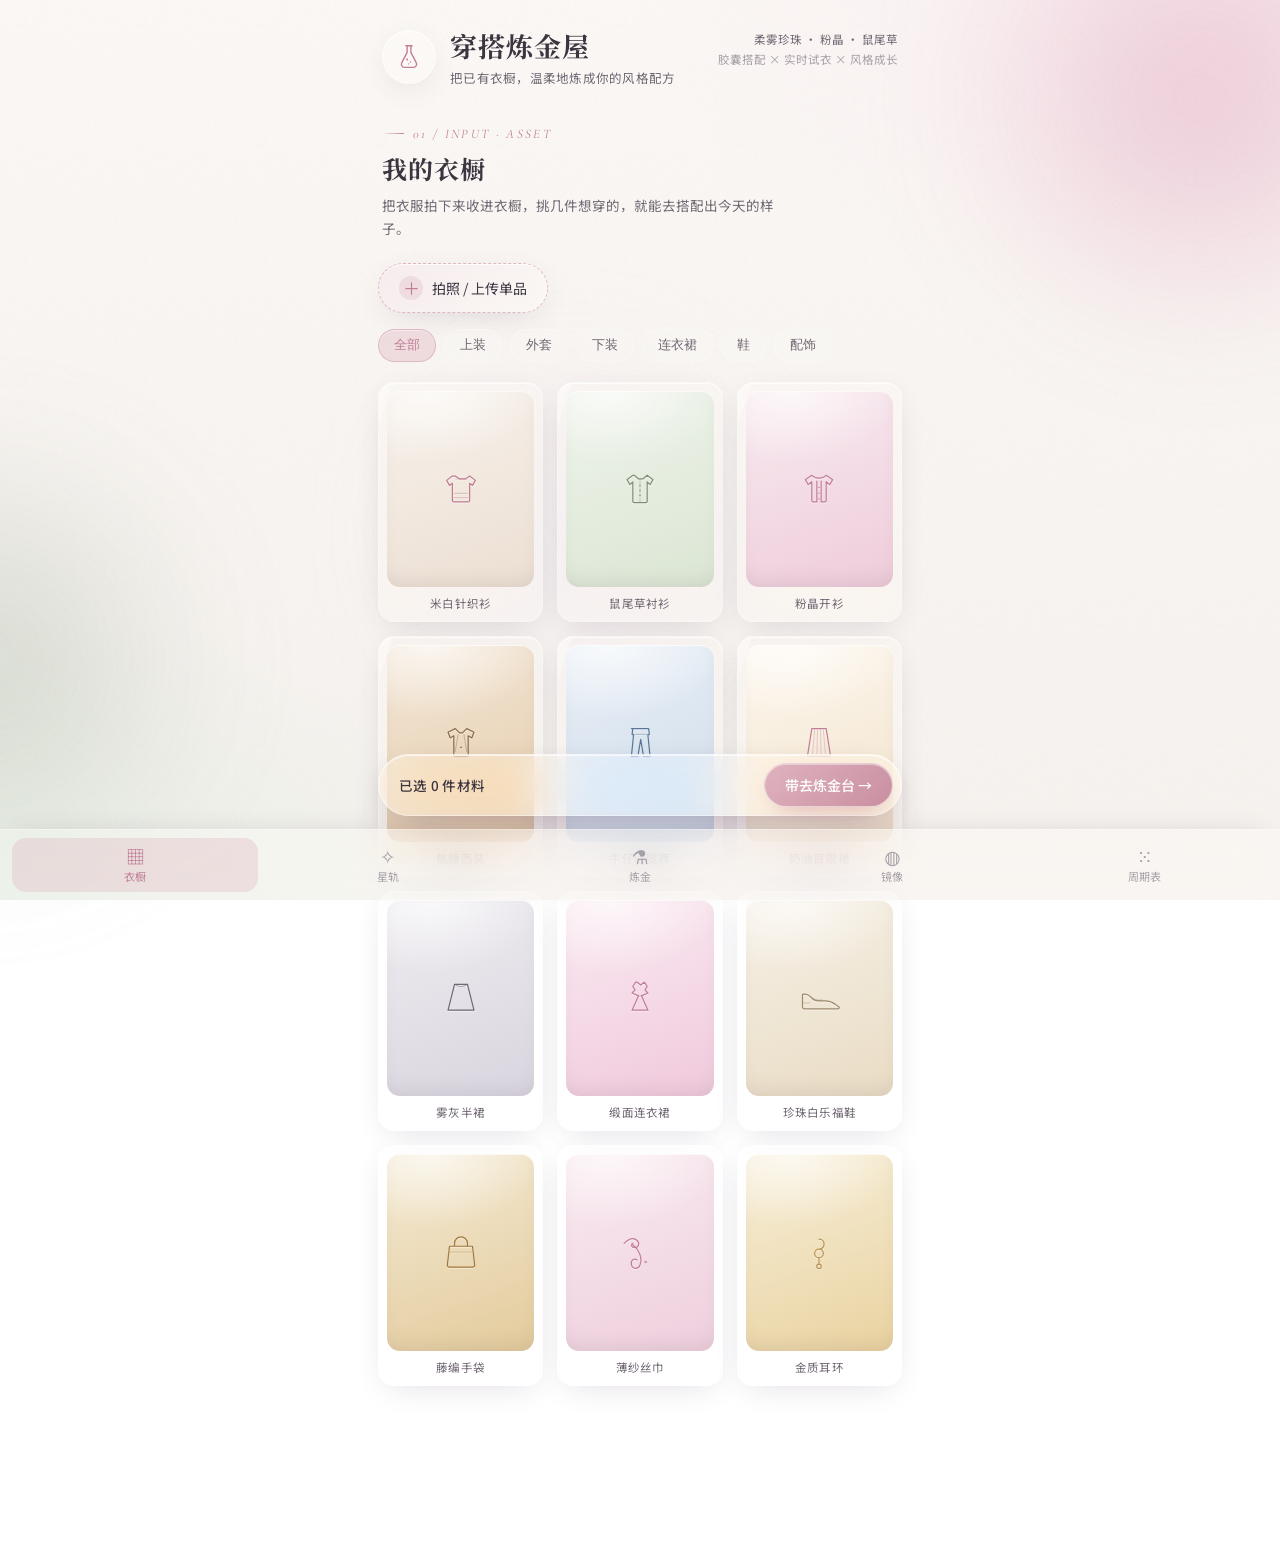
==== index.html @ 3aedf3dc "Initial Wearchemy project" ====
<!doctype html>
<html lang="zh">
<head>
  <meta charset="utf-8" />
  <meta name="viewport" content="width=device-width, initial-scale=1, viewport-fit=cover" />
  <title>穿搭炼金屋 · 把已有衣橱，温柔地炼成你的风格配方</title>
  <meta name="description" content="用已有衣物一键炼金合成可循环胶囊搭配，AR 镜像试衣，风格元素周期表越用越懂你。" />
  <link rel="preconnect" href="https://fonts.googleapis.com" />
  <link rel="preconnect" href="https://fonts.gstatic.com" crossorigin />
  <link href="https://fonts.googleapis.com/css2?family=Noto+Serif+SC:wght@400;500;600;700&family=Noto+Sans+SC:wght@300;400;500;700&family=Cormorant+Garamond:ital,wght@0,500;0,600;1,500&display=swap" rel="stylesheet" />
  <link rel="stylesheet" href="styles.css" />
</head>
<body>
  <!-- 柔雾光晕背景 -->
  <div class="aura aura-1" aria-hidden="true"></div>
  <div class="aura aura-2" aria-hidden="true"></div>
  <div class="aura aura-3" aria-hidden="true"></div>
  <div class="grain" aria-hidden="true"></div>


  <div class="app">
    <!-- 顶部品牌区 -->
    <header class="brand">
      <div class="brand-left">
        <div class="flask" aria-hidden="true">
          <svg viewBox="0 0 48 48" width="30" height="30">
            <path d="M19 6h10M21 6v10.5L12.5 33a5 5 0 0 0 4.4 7.5h14.2A5 5 0 0 0 35.5 33L27 16.5V6"
              fill="none" stroke="currentColor" stroke-width="2.2" stroke-linecap="round" stroke-linejoin="round"/>
            <circle cx="21" cy="28" r="1.6" fill="currentColor"/>
            <circle cx="26" cy="32" r="1.2" fill="currentColor"/>
            <circle cx="23" cy="35" r="1" fill="currentColor"/>
          </svg>
        </div>
        <div class="brand-titles">
          <h1 class="brand-name">穿搭炼金屋</h1>
          <p class="brand-sub">把已有衣橱，温柔地炼成你的风格配方</p>
        </div>
      </div>
      <div class="brand-right">
        <span>柔雾珍珠 · 粉晶 · 鼠尾草</span>
        <span class="brand-right-dim">胶囊搭配 × 实时试衣 × 风格成长</span>
      </div>
    </header>


    <!-- 主内容 -->
    <main class="stage">


      <!-- 衣橱 -->
      <section class="view" id="view-closet" data-view="closet">
        <div class="view-head">
          <span class="eyebrow">01 / INPUT · ASSET</span>
          <h2 class="view-title">我的衣橱</h2>
          <p class="view-desc">把衣服拍下来收进衣橱，挑几件想穿的，就能去搭配出今天的样子。</p>
        </div>


        <div class="closet-tools">
          <label class="upload-btn" tabindex="0">
            <input type="file" accept="image/*" id="uploadInput" hidden multiple />
            <span class="upload-ico" aria-hidden="true">＋</span>
            <span>拍照 / 上传单品</span>
          </label>
          <div class="filters" id="closetFilters" role="tablist" aria-label="单品筛选"></div>
        </div>


        <div class="garment-grid" id="garmentGrid" aria-live="polite"></div>


        <div class="selected-bar" id="selectedBar" hidden>
          <span id="selectedCount">已选 0 件材料</span>
          <button class="btn-primary" id="toAlchemy">带去炼金台 →</button>
        </div>
      </section>


      <!-- 炼金 -->
      <section class="view" id="view-alchemy" data-view="alchemy" hidden>
        <div class="view-head">
          <span class="eyebrow">03 / ALCHEMY · RECIPE</span>
          <h2 class="view-title">帮我搭一套</h2>
          <p class="view-desc">告诉我今天去哪儿、天气怎么样、心情如何，我就用你衣橱里的衣服搭出合适的样子。</p>
        </div>


        <div class="occasion-block">
          <div class="field-label">选择场合</div>
          <div class="chips" id="occasionChips"></div>


          <div class="field-label" style="margin-top:18px">正式度</div>
          <div class="conditions">
            <label class="cond">
              <span>正式度</span>
              <input type="range" id="formalRange" min="0" max="100" value="45" />
            </label>
          </div>


          <div class="field-label" style="margin-top:18px">天气</div>
          <div class="chips chips-sm" id="weatherChips"></div>


          <div class="field-label" style="margin-top:18px">心情</div>
          <div class="chips chips-sm" id="moodChips"></div>
        </div>


        <!-- 生成前确认 -->
        <div class="gen-confirm" id="genConfirm">
          <div class="gc-head">
            <span class="field-label" style="margin:0">开炼前确认</span>
          </div>
          <div class="gc-summary" id="gcSummary"></div>
          <div class="gc-modes">
            <div class="gc-seg" role="group" aria-label="生成范围">
              <button class="seg-btn" id="scopeToday" data-scope="today" aria-pressed="true">今日一套</button>
              <button class="seg-btn" id="scopeCapsule" data-scope="capsule" aria-pressed="false">胶囊多套</button>
            </div>
            <div class="gc-seg" role="group" aria-label="生成模式">
              <button class="seg-btn" id="modeFill" data-mode="fill" aria-pressed="true">允许衣橱补充</button>
              <button class="seg-btn" id="modeOnly" data-mode="only" aria-pressed="false">仅使用所选</button>
            </div>
            <label class="gc-keep">
              <input type="checkbox" id="keepResults" />
              <span>保留已有配方（换一套时不清空）</span>
            </label>
          </div>
        </div>


        <button class="alchemy-btn" id="alchemyBtn">
          <span class="alchemy-flask" aria-hidden="true">
            <svg viewBox="0 0 48 48" width="26" height="26">
              <path d="M19 6h10M21 6v10.5L12.5 33a5 5 0 0 0 4.4 7.5h14.2A5 5 0 0 0 35.5 33L27 16.5V6"
                fill="none" stroke="currentColor" stroke-width="2.2" stroke-linecap="round" stroke-linejoin="round"/>
            </svg>
          </span>
          <span id="alchemyBtnLabel">一键炼金 · 合成配方卡</span>
        </button>


        <div class="alchemy-canvas" id="alchemyCanvas" hidden aria-hidden="true">
          <div class="orb"></div>
          <div class="motes" id="motes"></div>
          <p class="alchemy-status">元素汇聚中…</p>
        </div>


        <div class="recipes" id="recipes" aria-live="polite"></div>
      </section>


      <!-- AR 镜像 -->
      <section class="view" id="view-mirror" data-view="mirror" hidden>
        <div class="view-head">
          <span class="eyebrow">04 / MIRROR</span>
          <h2 class="view-title">照照镜子</h2>
          <p class="view-desc">打开摄像头当镜子，把搭好的单品叠在画面上，先看看上身大概是什么感觉。</p>
        </div>


        <div class="mirror-note">
          <span aria-hidden="true">ⓘ</span>
          这是「图层叠加式穿搭镜」：单品图层贴在你的画面上供比对，<b>不会</b>改变你身上的真实衣物、也不会随动作自动贴体变形。
        </div>


        <div class="mirror-stage" id="mirrorStage">
          <video id="mirrorVideo" playsinline autoplay muted></video>
          <div class="mirror-fallback" id="mirrorFallback">
          <div class="silhouette" aria-hidden="true">
            <svg viewBox="0 0 120 200" fill="none">
              <ellipse cx="60" cy="130" rx="46" ry="62" fill="url(#sgrad)" opacity=".55"/>
              <path d="M60 18c9 0 16 8 16 18 0 8-4 14-9 17 10 3 19 11 22 22l7 46c1 6-3 11-9 11H33c-6 0-10-5-9-11l7-46c3-11 12-19 22-22-5-3-9-9-9-17 0-10 7-18 16-18Z"
                stroke="currentColor" stroke-width="1.6" stroke-linejoin="round" opacity=".55"/>
              <path d="M60 55v42M44 100l-8 34M76 100l8 34" stroke="currentColor" stroke-width="1.2" opacity=".35"/>
              <defs>
                <radialGradient id="sgrad" cx="50%" cy="30%" r="70%">
                  <stop offset="0%" stop-color="#f6dbe6"/>
                  <stop offset="100%" stop-color="#dce6d6" stop-opacity="0"/>
                </radialGradient>
              </defs>
            </svg>
          </div>
          <p>未开启摄像头 · 使用镜像预览位</p>          </div>
          <div class="layers" id="mirrorLayers"></div>
          <div class="status-sticker" id="statusSticker" hidden>
            <span class="ss-phase" id="ssPhase">—</span>
            <span class="ss-score" id="ssScore">--</span>
            <button class="ss-close" id="ssClose" aria-label="关闭状态贴纸" type="button">×</button>
          </div>
        </div>


        <div class="mirror-controls">
          <button class="btn-ghost" id="startCam">开启摄像头</button>
          <div class="layer-tray" id="layerTray" aria-label="可试穿的单品图层"></div>
        </div>
        <p class="hint" id="mirrorHint">选一套配方，或从下方托盘把单品拖到镜中；拖动移动、双指/滚轮缩放。</p>
      </section>


      <!-- 星轨：身心节律 -->
      <section class="view" id="view-astro" data-view="astro" hidden>
        <div class="view-head">
          <span class="eyebrow">02 / RHYTHM · CYCLE</span>
          <h2 class="view-title">今天的状态</h2>
          <p class="view-desc">睡得好不好、身体处在哪个阶段，都会影响你今天想穿什么。记一记，搭配会更懂你。</p>
        </div>


        <!-- ①今日：状态概览 + 进入睡眠 -->
        <div class="astro-group">
          <div class="group-head"><span class="group-eyebrow">TODAY · 今日</span></div>


          <!-- 今日星象卡（睡眠分 + 阶段 + 起床窗口） -->
          <div class="astro-card hero-card">
            <div class="astro-score">
              <div class="score-ring" id="scoreRing" style="--p:0">
                <div class="score-ring-inner">
                  <span id="scoreVal">--</span>
                  <small>今日睡眠分</small>
                </div>
              </div>
              <div class="astro-phase">
                <span class="phase-pill" id="phasePill">—</span>
                <p class="phase-tip" id="phaseTip"></p>
              </div>
            </div>
            <div class="field-label" style="margin-top:16px">智能起床窗口</div>
            <div class="wake-windows" id="wakeWindows"></div>


            <!-- 入睡 / 起床时间（归入今日卡，参与记录今晚提交） -->
            <div class="checkin-row" style="margin-top:12px">
              <label class="cs-field"><span>入睡</span><input type="time" id="bedInput" value="23:00" /></label>
              <label class="cs-field"><span>起床</span><input type="time" id="wakeInput" value="07:00" /></label>
            </div>
          </div>


          <!-- 睡前倒计时（移入今日分区） -->
          <div class="astro-block">
            <div class="field-label">睡前倒计时</div>
            <div class="ct-row">
              <label class="cs-field"><span>目标起床时间</span><input type="time" id="wakeGoalInput" value="07:30" /></label>
              <button class="btn-ghost" type="button" id="calcBedtime">倒推入睡时间</button>
            </div>
            <div class="bedtime-result" id="bedtimeResult"></div>
          </div>


          <!-- 滑动入睡组件 -->
          <div class="sleep-slider-widget" id="sleepSliderWidget">
            <div class="ss-bg" id="ssBg"></div>
            <div class="ss-stars" id="ssStars"></div>


            <div class="ss-content" id="ssContentUnsleep">
              <h3 class="ss-title">今晚准备好了吗？</h3>
              <div class="ss-track" id="ssTrack">
                <span class="ss-track-text" id="ssTrackText">滑动进入睡眠</span>
                <div class="ss-thumb" id="ssThumb">
                  <svg width="20" height="20" viewBox="0 0 24 24" fill="none" stroke="currentColor" stroke-width="2" stroke-linecap="round" stroke-linejoin="round"><path d="M5 12h14M12 5l7 7-7 7"/></svg>
                </div>
              </div>
            </div>


            <div class="ss-content" id="ssContentSleep" hidden>
              <h3 class="ss-title">已进入睡眠模式</h3>
              <p class="ss-time" id="ssSleepTime">入睡时间：--:--</p>
              <button type="button" class="btn-ghost ss-cancel" id="ssCancelBtn">取消睡眠模式</button>
            </div>
          </div>
        </div>


        <!-- ②行动：今晚要做的事 -->
        <div class="astro-group">
          <div class="group-head"><span class="group-eyebrow">TONIGHT · 今晚行动</span></div>


          <!-- 记录今晚 -->
          <div class="astro-block">
            <form class="checkin-form" id="checkinForm">
              <div class="field-label">记录今晚</div>
              <div class="field-label" style="margin:12px 0 8px">今天有这些标签吗</div>
              <div class="chips chips-sm" id="tagChips"></div>
              <button class="btn-primary" type="submit" style="margin-top:14px;width:100%">记录今晚数据</button>
            </form>
          </div>
        </div>


        <!-- ③趋势：回顾与洞察 -->
        <div class="astro-group">
          <div class="group-head"><span class="group-eyebrow">TRENDS · 趋势洞察</span></div>


          <!-- 睡眠债 -->
          <div class="astro-block">
            <div class="field-label">节律槲 · 睡眠债</div>
            <div class="vessel-row">
              <div class="vessel" id="debtVessel"><div class="vessel-liquid" id="debtLiquid"></div></div>
              <div class="vessel-text">
                <p class="vessel-label" id="debtLabel">—</p>
                <p class="hint">近 7 日累计，正数为欠觉、负数为已补觉</p>
              </div>
            </div>
          </div>


          <!-- 周期星历 -->
          <div class="astro-block">
            <div class="field-label">周期星历</div>
            <div class="cycle-strip" id="cycleStrip"></div>
            <p class="cycle-predict" id="cyclePredict"></p>
          </div>


          <!-- 星图墙：连续打卡 + 因素分析 -->
          <div class="astro-block">
            <div class="field-label">星图墙</div>
            <div class="streak-row">
              <div class="streak-num"><span id="streakVal">0</span><small>连续打卡</small></div>
              <div class="badges" id="badgeRow"></div>
            </div>
            <details class="astro-fold" open>
              <summary><span class="field-label" style="margin:0">因素关联分析</span><span class="fold-caret" aria-hidden="true">⌄</span></summary>
              <p class="view-desc" style="margin:10px 0 12px">选中越多，越懂你的睡眠。标绿的帮你睡得更好，标红的可能在拖后腿。</p>
              <div class="factor-list" id="factorList"></div>
            </details>
          </div>
        </div>


        <!-- ④设置：周期配置（折叠） -->
        <div class="astro-group">
          <div class="group-head"><span class="group-eyebrow">SETTINGS · 周期设置</span></div>
          <div class="astro-block">
            <details class="astro-fold">
              <summary><span class="field-label" style="margin:0">调整我的周期参数</span><span class="fold-caret" aria-hidden="true">⌄</span></summary>
              <div class="cycle-settings" style="margin-top:14px">
                <label class="cs-field">
                  <span>上次经期开始</span>
                  <input type="date" id="periodStartInput" />
                </label>
                <label class="cs-field">
                  <span>周期天数 <b id="cycleLenVal"></b></span>
                  <input type="range" id="cycleLenInput" min="21" max="35" />
                </label>
                <label class="cs-field">
                  <span>经期天数 <b id="periodLenVal"></b></span>
                  <input type="range" id="periodLenInput" min="2" max="8" />
                </label>
              </div>
            </details>
          </div>
        </div>
      </section>


      <!-- 风格元素周期表 -->
      <section class="view" id="view-table" data-view="table" hidden>
        <div class="view-head">
          <span class="eyebrow">05 / LEARN</span>
          <h2 class="view-title">我的风格</h2>
          <p class="view-desc">你收藏、试穿、真正穿出门的每一套，都在悄悄描绘你的风格。看看它慢慢长成什么样子。</p>
        </div>


        <div class="table-stats" id="tableStats"></div>
        <div class="periodic" id="periodicTable" aria-label="风格元素周期表"></div>
      </section>


    </main>


    <!-- 底部导航 -->
    <nav class="tabbar" aria-label="主导航">
      <button class="tab is-active" data-goto="closet">
        <span class="tab-ico" aria-hidden="true">▦</span><span>衣橱</span>
      </button>
      <button class="tab" data-goto="astro">
        <span class="tab-ico" aria-hidden="true">✧</span><span>星轨</span>
      </button>
      <button class="tab" data-goto="alchemy">
        <span class="tab-ico" aria-hidden="true">⚗</span><span>炼金</span>
      </button>
      <button class="tab" data-goto="mirror">
        <span class="tab-ico" aria-hidden="true">◍</span><span>镜像</span>
      </button>
      <button class="tab" data-goto="table">
        <span class="tab-ico" aria-hidden="true">⁙</span><span>周期表</span>
      </button>
    </nav>
  </div>


  <!-- 收藏提示 toast -->
  <div class="toast" id="toast" role="status" aria-live="polite" hidden></div>


  <script src="app.js"></script>
</body>
</html>
---- styles.css ----
:root{
  /* 柔雾珍珠色系 */
  --pearl: #f6f2ee;
  --pearl-2: #efe8e3;
  --cream: #fbf8f5;
  --ink: #3b3540;
  --ink-soft: #6f6672;
  --ink-faint: #a79fa8;
  --line: rgba(120, 104, 118, 0.14);
  --line-soft: rgba(120, 104, 118, 0.08);


  /* 点缀色 */
  --rose: #d9a7b8;        /* 粉晶 */
  --rose-deep: #c07d95;
  --rose-wash: #f3e3ea;
  --sage: #a9b7a4;        /* 鼠尾草 */
  --sage-deep: #7f9079;
  --sage-wash: #e6ece2;
  --violet-wash: #ede3f0;


  --card: rgba(255, 253, 251, 0.72);
  --card-solid: #fefcfa;
  --shadow: 0 18px 50px -28px rgba(90, 70, 88, 0.45);
  --shadow-soft: 0 10px 30px -20px rgba(90, 70, 88, 0.4);
  --radius-xl: 30px;
  --radius-lg: 22px;
  --radius-md: 16px;


  /* 液态玻璃 */
  --glass-bg: rgba(255, 255, 255, 0.16);
  --glass-bg-soft: rgba(255, 255, 255, 0.10);
  --glass-bg-strong: rgba(255, 255, 255, 0.26);
  --glass-border: rgba(255, 255, 255, 0.5);
  --glass-border-soft: rgba(255, 255, 255, 0.3);
  --glass-highlight: rgba(255, 255, 255, 0.7);
  --glass-shadow: 0 8px 32px -12px rgba(90, 70, 100, 0.24), inset 0 1px 0 var(--glass-highlight), inset 0 -1px 12px rgba(255,255,255,.12);
  --glass-blur: blur(20px) saturate(1.6);


  --serif: "Cormorant Garamond", "Noto Serif SC", serif;
  --serif-cn: "Noto Serif SC", serif;
  --sans: "Noto Sans SC", system-ui, sans-serif;
}


*{ box-sizing: border-box; }
html,body{ margin:0; padding:0; }
body{
  font-family: var(--sans);
  color: var(--ink);
  background:
    radial-gradient(120% 90% at 100% 0%, #fbeef2 0%, transparent 42%),
    radial-gradient(90% 70% at 0% 100%, #e9efe6 0%, transparent 46%),
    linear-gradient(180deg, var(--cream), var(--pearl));
  background-attachment: fixed;
  min-height: 100vh;
  -webkit-font-smoothing: antialiased;
  overflow-x: hidden;
}
/* 全局夜晚渐变层：随滑动进度 --page-night(0→1) 淡入 */
body::after{
  content: "";
  position: fixed;
  inset: 0;
  z-index: -1;
  pointer-events: none;
  opacity: var(--page-night, 0);
  transition: opacity .1s linear;
  background:
    radial-gradient(120% 90% at 100% 0%, #4a2c3c 0%, transparent 46%),
    radial-gradient(90% 70% at 0% 100%, #2c1a24 0%, transparent 50%),
    linear-gradient(180deg, #3a2230, #1f1218);
}


/* 光晕 */
.aura{ position: fixed; border-radius: 50%; filter: blur(60px); opacity: .75; pointer-events: none; z-index: 0; }


/* 全局睡眠模式 · 酒红 */
body.sleep-mode{
  --page-night: 1;
  color: rgba(255,240,246,.92);
}
body.sleep-mode .aura{ opacity: .5; }
body.sleep-mode .aura-1{ background: radial-gradient(circle, rgba(150,90,116,.7), transparent 70%); }
body.sleep-mode .aura-2{ background: radial-gradient(circle, rgba(110,64,86,.6), transparent 70%); }
body.sleep-mode .aura-3{ background: radial-gradient(circle, rgba(74,44,60,.7), transparent 70%); }
body.sleep-mode .astro-card,
body.sleep-mode .astro-block{ background: rgba(120,74,96,.22); border-color: rgba(255,225,235,.18); }
body.sleep-mode .view-title,
body.sleep-mode .brand-name{ color: rgba(255,240,246,.95); }
body.sleep-mode .view-desc,
body.sleep-mode .phase-tip,
body.sleep-mode .cycle-predict,
body.sleep-mode .hint,
body.sleep-mode .vessel-label,
body.sleep-mode .streak-num small,
body.sleep-mode .factor,
body.sleep-mode .cs-field{ color: rgba(255,232,240,.78); }
body.sleep-mode .field-label{ color: rgba(233,196,210,.9); }
body.sleep-mode .score-ring-inner span,
body.sleep-mode .wake-window .ww-time{ color: rgba(255,240,246,.95); }
body.sleep-mode .tabbar{ background: rgba(60,36,48,.55); border-color: rgba(255,225,235,.16); }
body.sleep-mode .tab{ color: rgba(255,225,236,.62); }
body.sleep-mode .tab.is-active{ color: rgba(255,240,246,.96); }
body,
.aura,
.aura-1,
.aura-2,
.aura-3{ transition: background .8s ease, opacity .8s ease, color .8s ease; }
.aura-1{ width: 70vw; height: 70vw; max-width: 520px; max-height: 520px; top: -18%; right: -14%;
  background: radial-gradient(circle, rgba(224,168,190,.75), transparent 70%); }
.aura-2{ width: 65vw; height: 65vw; max-width: 480px; max-height: 480px; bottom: 0%; left: -20%;
  background: radial-gradient(circle, rgba(169,183,164,.6), transparent 70%); }
.aura-3{ position: fixed; width: 50vw; height: 50vw; max-width: 380px; max-height: 380px; top: 38%; left: 30%;
  border-radius: 50%; filter: blur(60px); opacity: .55; pointer-events: none; z-index: 0;
  background: radial-gradient(circle, rgba(237,227,240,.7), transparent 70%); }
.grain{ position: fixed; inset: 0; pointer-events: none; z-index: 0; opacity: .035;
  background-image: url("data:image/svg+xml,%3Csvg xmlns='http://www.w3.org/2000/svg' width='120' height='120'%3E%3Cfilter id='n'%3E%3CfeTurbulence baseFrequency='0.9' numOctaves='2'/%3E%3C/filter%3E%3Crect width='100%25' height='100%25' filter='url(%23n)'/%3E%3C/svg%3E"); }


/* 液态玻璃基础质感：给需要玻璃感的元素加这个类，或直接被下方组件规则覆盖 */
.glass{
  background: var(--glass-bg);
  -webkit-backdrop-filter: var(--glass-blur);
  backdrop-filter: var(--glass-blur);
  border: 1px solid var(--glass-border);
  box-shadow: var(--glass-shadow);
}


.app{ position: relative; z-index: 1; max-width: 560px; margin: 0 auto; padding: 0 18px calc(96px + env(safe-area-inset-bottom)); }


/* 品牌区 */
.brand{ display: flex; justify-content: space-between; align-items: flex-start; gap: 14px;
  padding: 26px 4px 20px; }
.brand-left{ display: flex; align-items: center; gap: 14px; }
.flask{ width: 54px; height: 54px; border-radius: 50%; display: grid; place-items: center; color: var(--rose-deep);
  background: var(--glass-bg-strong); -webkit-backdrop-filter: var(--glass-blur); backdrop-filter: var(--glass-blur);
  border: 1px solid var(--glass-border); box-shadow: var(--glass-shadow); flex: 0 0 auto; }
.brand-name{ font-family: var(--serif-cn); font-weight: 700; font-size: 27px; margin: 0; letter-spacing: .04em; color: var(--ink); }
.brand-sub{ margin: 3px 0 0; font-size: 12.5px; color: var(--ink-soft); letter-spacing: .02em; }
.brand-right{ text-align: right; font-size: 11.5px; color: var(--ink-soft); line-height: 1.7; padding-top: 4px; }
.brand-right span{ display: block; }
.brand-right-dim{ color: var(--ink-faint); }


/* 通用 view */
.view-head{ margin: 8px 4px 22px; }
.eyebrow{ font-family: var(--serif); font-style: italic; font-size: 13px; letter-spacing: .18em; color: var(--rose-deep); text-transform: uppercase; display: inline-flex; align-items: center; gap: 9px; }
.eyebrow::before{ content: ""; width: 22px; height: 1px; background: linear-gradient(90deg, transparent, var(--rose-deep)); display: inline-block; }
.view-title{ font-family: var(--serif-cn); font-weight: 700; font-size: 25px; margin: 8px 0 8px; color: var(--ink); letter-spacing: .04em; }
.view-desc{ margin: 0; font-size: 13.5px; line-height: 1.75; color: var(--ink-soft); max-width: 30em; }


.field-label{ font-family: var(--serif); font-style: italic; letter-spacing: .12em; font-size: 13px; color: var(--sage-deep); text-transform: uppercase; margin-bottom: 10px; }


/* 按钮 */
.btn-primary{ border: 1px solid rgba(255,255,255,.5); background: linear-gradient(135deg, rgba(217,167,184,.85), rgba(192,125,149,.85)); color: #fff;
  -webkit-backdrop-filter: blur(10px); backdrop-filter: blur(10px);
  font-family: var(--sans); font-weight: 500; font-size: 14px; padding: 11px 20px; border-radius: 999px; cursor: pointer;
  box-shadow: 0 10px 24px -12px rgba(192,125,149,.7), inset 0 1px 0 rgba(255,255,255,.4); transition: transform .18s, box-shadow .18s; }
.btn-primary:active{ transform: scale(.97); }
.btn-ghost{ border: 1px solid var(--glass-border); background: var(--glass-bg); color: var(--ink); font-family: var(--sans);
  -webkit-backdrop-filter: var(--glass-blur); backdrop-filter: var(--glass-blur);
  font-size: 13.5px; padding: 10px 18px; border-radius: 999px; cursor: pointer; box-shadow: var(--glass-shadow); transition: border-color .18s, background .18s; }
.btn-ghost:hover{ border-color: var(--rose); }


/* 衣橱工具 */
.closet-tools{ margin-bottom: 20px; }
.upload-btn{ display: inline-flex; align-items: center; gap: 9px; padding: 12px 20px; border-radius: 999px;
  background: linear-gradient(135deg, rgba(243,227,234,.55), rgba(255,255,255,.28));
  -webkit-backdrop-filter: var(--glass-blur); backdrop-filter: var(--glass-blur);
  border: 1.5px dashed rgba(192,125,149,.5);
  font-size: 14px; color: var(--ink); cursor: pointer; box-shadow: var(--glass-shadow); transition: transform .18s, border-color .18s, box-shadow .18s; }
.upload-btn:hover{ border-color: rgba(192,125,149,.85); box-shadow: 0 12px 30px -14px rgba(192,125,149,.5), inset 0 1px 0 var(--glass-highlight); }
.upload-btn:active{ transform: scale(.97); }
.upload-ico{ display: grid; place-items: center; width: 24px; height: 24px; border-radius: 50%; background: rgba(192,125,149,.16); font-size: 17px; color: var(--rose-deep); line-height: 1; }
.filters{ display: flex; flex-wrap: wrap; gap: 8px; margin-top: 16px; }
.filter{ border: 1px solid var(--glass-border-soft); background: var(--glass-bg-soft); -webkit-backdrop-filter: blur(10px); backdrop-filter: blur(10px);
  border-radius: 999px; padding: 7px 15px; font-size: 12.5px; color: var(--ink-soft); cursor: pointer; transition: all .16s; }
.filter:hover{ border-color: rgba(217,167,184,.55); color: var(--ink); }
.filter.is-active{ background: rgba(217,167,184,.32); color: var(--rose-deep); font-weight: 500; border-color: rgba(217,167,184,.7); box-shadow: inset 0 1px 0 rgba(255,255,255,.5); -webkit-backdrop-filter: blur(10px); backdrop-filter: blur(10px); }


/* 单品网格 */
.garment-grid{ display: grid; grid-template-columns: repeat(3, 1fr); gap: 14px; }
.garment{ position: relative; border-radius: var(--radius-md); background: var(--glass-bg);
  -webkit-backdrop-filter: var(--glass-blur); backdrop-filter: var(--glass-blur);
  border: 1px solid var(--glass-border-soft);
  padding: 8px; cursor: pointer; transition: transform .2s cubic-bezier(.2,.8,.3,1), box-shadow .2s, border-color .2s; box-shadow: var(--glass-shadow); overflow: hidden; }
.garment::before{ content: ""; position: absolute; top: 0; left: -60%; width: 45%; height: 100%; pointer-events: none;
  background: linear-gradient(100deg, transparent, rgba(255,255,255,.5), transparent); transform: skewX(-18deg); transition: left .55s ease; }
.garment:hover{ transform: translateY(-4px); box-shadow: 0 22px 40px -22px rgba(140,100,130,.5), var(--glass-shadow); border-color: var(--glass-border); }
.garment:hover::before{ left: 130%; }
.garment.is-selected{ border-color: rgba(217,167,184,.85); box-shadow: 0 0 0 2px rgba(217,167,184,.4), 0 16px 32px -18px rgba(192,125,149,.55), var(--glass-shadow); }
.garment-thumb{ width: 100%; aspect-ratio: 3/4; border-radius: 13px; display: grid; place-items: center;
  position: relative; overflow: hidden; background: rgba(255,255,255,.22);
  box-shadow: inset 0 1px 0 rgba(255,255,255,.7), inset 0 -12px 22px -12px rgba(80,60,70,.14); }
.garment-thumb::after{ content: ""; position: absolute; inset: 0; background: radial-gradient(120% 60% at 30% 0%, rgba(255,255,255,.68), transparent 62%); pointer-events: none; }
.garment-name{ font-size: 11.5px; color: var(--ink-soft); margin-top: 8px; margin-bottom: 2px; text-align: center; white-space: nowrap; overflow: hidden; text-overflow: ellipsis; letter-spacing: .02em; }
.garment .check{ position: absolute; top: 12px; right: 12px; width: 23px; height: 23px; border-radius: 50%;
  background: linear-gradient(135deg, rgba(217,167,184,.95), rgba(192,125,149,.95)); color: #fff; display: none; place-items: center; font-size: 13px;
  border: 1px solid rgba(255,255,255,.6); box-shadow: 0 5px 12px -4px rgba(192,125,149,.9), inset 0 1px 0 rgba(255,255,255,.5);
  -webkit-backdrop-filter: blur(6px); backdrop-filter: blur(6px); }
.garment.is-selected .check{ display: grid; animation: checkPop .28s cubic-bezier(.2,1.4,.4,1); }
@keyframes checkPop{ 0%{ transform: scale(.3); opacity: 0; } 100%{ transform: scale(1); opacity: 1; } }


/* 手绘图标通用尺寸 */
.g-icon{ display: grid; place-items: center; position: relative; z-index: 1; filter: drop-shadow(0 1px 0 rgba(255,255,255,.5)); }
.g-icon svg{ width: 56%; height: 56%; }
.garment .g-icon svg{ width: 46px; height: 46px; }
.recipe-mat .g-icon svg{ width: 26px; height: 26px; }
.tray-item .g-icon svg{ width: 24px; height: 24px; }
.layer-card .g-icon svg{ width: 40px; height: 40px; }


.selected-bar{ position: sticky; bottom: calc(84px + env(safe-area-inset-bottom)); margin-top: 18px;
  display: flex; justify-content: space-between; align-items: center; gap: 12px;
  background: var(--glass-bg-strong); -webkit-backdrop-filter: var(--glass-blur); backdrop-filter: var(--glass-blur);
  border: 1px solid var(--glass-border); border-radius: 999px; padding: 8px 8px 8px 20px;
  box-shadow: 0 20px 40px -20px rgba(120,90,120,.5), var(--glass-shadow); font-size: 13.5px; color: var(--ink);
  animation: barRise .32s cubic-bezier(.2,.9,.3,1); }
@keyframes barRise{ 0%{ transform: translateY(12px); opacity: 0; } 100%{ transform: translateY(0); opacity: 1; } }
#selectedCount{ font-weight: 500; letter-spacing: .02em; }


/* 场合 chips */
.chips{ display: flex; flex-wrap: wrap; gap: 10px; row-gap: 12px; }
.chips-sm .chip{ font-size: 12px; padding: 6px 13px; }
.chip{ border: 1px solid var(--glass-border-soft); background: var(--glass-bg-soft); -webkit-backdrop-filter: blur(12px); backdrop-filter: blur(12px);
  border-radius: 999px; padding: 8px 15px; font-size: 13px; color: var(--ink-soft); cursor: pointer; transition: all .16s; line-height: 1.2; }
.chip.is-active{ background: rgba(217,167,184,.35); border-color: rgba(217,167,184,.7); color: var(--rose-deep); font-weight: 500; }


.occasion-block{ background: var(--glass-bg); -webkit-backdrop-filter: var(--glass-blur); backdrop-filter: var(--glass-blur);
  border: 1px solid var(--glass-border-soft); border-radius: var(--radius-lg); padding: 20px; box-shadow: var(--glass-shadow); }
.conditions{ display: flex; flex-direction: column; gap: 14px; }
.cond{ display: flex; align-items: center; gap: 14px; font-size: 13px; color: var(--ink-soft); }
.cond input[type=range]{ flex: 1; accent-color: var(--rose-deep); }


/* 炼金按钮 */
.alchemy-btn{ width: 100%; margin: 22px 0 4px; border: 1px solid rgba(255,255,255,.5); cursor: pointer;
  background: linear-gradient(135deg, rgba(215,164,182,.82), rgba(185,138,168,.82) 55%, rgba(148,165,142,.82)); color: #fff;
  -webkit-backdrop-filter: blur(14px); backdrop-filter: blur(14px);
  font-family: var(--serif-cn); font-weight: 600; font-size: 17px; letter-spacing: .06em;
  padding: 18px; border-radius: var(--radius-lg); display: flex; align-items: center; justify-content: center; gap: 12px;
  box-shadow: 0 18px 40px -18px rgba(160,110,150,.7), inset 0 1px 0 rgba(255,255,255,.45); transition: transform .18s, box-shadow .18s; }
.alchemy-btn:active{ transform: scale(.98); }
.alchemy-btn.is-busy{ opacity: .8; pointer-events: none; }
.alchemy-flask svg{ animation: sway 3s ease-in-out infinite; }
@keyframes sway{ 0%,100%{ transform: rotate(-4deg); } 50%{ transform: rotate(4deg); } }


/* 炼金动效画布 */
.alchemy-canvas{ position: relative; height: 160px; margin: 18px 0; display: grid; place-items: center; }
.orb{ width: 100px; height: 100px; border-radius: 50%;
  background: radial-gradient(circle at 40% 35%, #fff, var(--rose) 40%, var(--rose-deep) 75%, transparent);
  box-shadow: 0 0 50px 10px rgba(217,167,184,.6); animation: pulse 1.4s ease-in-out infinite; }
@keyframes pulse{ 0%,100%{ transform: scale(1); opacity:.9;} 50%{ transform: scale(1.12); opacity:1;} }
.motes{ position: absolute; inset: 0; }
.mote{ position: absolute; width: 8px; height: 8px; border-radius: 50%; background: var(--sage); opacity: 0;
  animation: converge 1.3s ease-in forwards; }
@keyframes converge{ 0%{ opacity: .9; } 100%{ transform: translate(var(--tx), var(--ty)) scale(.2); opacity: 0; } }
.alchemy-status{ position: absolute; bottom: -6px; font-family: var(--serif); font-style: italic; letter-spacing: .1em; color: var(--rose-deep); font-size: 14px; }


/* 配方卡 */
.recipes{ display: flex; flex-direction: column; gap: 16px; margin-top: 8px; }
.recipe{ background: var(--glass-bg); -webkit-backdrop-filter: var(--glass-blur); backdrop-filter: var(--glass-blur);
  border: 1px solid var(--glass-border-soft); border-radius: var(--radius-lg); padding: 18px 18px 16px;
  box-shadow: var(--glass-shadow); animation: rise .5s ease both; }
@keyframes rise{ from{ opacity:0; transform: translateY(14px);} to{ opacity:1; transform:none;} }
.recipe-head{ display: flex; justify-content: space-between; align-items: baseline; gap: 10px; }
.recipe-code{ font-family: var(--serif); font-style: italic; letter-spacing: .14em; font-size: 12.5px; color: var(--sage-deep); text-transform: uppercase; }
.recipe-name{ font-family: var(--serif-cn); font-weight: 600; font-size: 18px; margin: 3px 0 0; color: var(--ink); }
.recipe-tag{ font-size: 11.5px; color: var(--rose-deep); background: rgba(217,167,184,.25); -webkit-backdrop-filter: blur(8px); backdrop-filter: blur(8px); border-radius: 999px; padding: 4px 11px; }
.recipe-mats{ display: flex; gap: 8px; margin: 14px 0; flex-wrap: wrap; }
.recipe-mat{ width: 52px; height: 66px; border-radius: 12px; display: grid; place-items: center; position: relative; overflow: hidden;
  background: rgba(255,255,255,.22); border: 1px solid var(--glass-border-soft);
  box-shadow: inset 0 1px 0 rgba(255,255,255,.65), inset 0 -8px 14px -10px rgba(80,60,70,.1); }
.recipe-mat::after{ content: ""; position: absolute; inset: 0; background: radial-gradient(120% 60% at 30% 0%, rgba(255,255,255,.6), transparent 60%); pointer-events: none; }
.recipe-meta{ font-size: 12px; color: var(--ink-faint); margin: 2px 0 12px; }
.recipe-rhythm{ font-size: 11.5px; color: var(--sage-deep); margin: -6px 0 12px; display: flex; align-items: center; gap: 5px; }


/* 推荐理由 */
.recipe-why{ display: flex; flex-direction: column; gap: 6px; margin: 2px 0 12px; padding: 12px; border-radius: var(--radius-md);
  background: rgba(255,255,255,.32); border: 1px solid var(--glass-border-soft); }
.why-row{ display: flex; gap: 9px; align-items: flex-start; font-size: 12px; line-height: 1.5; }
.why-k{ flex: 0 0 auto; color: var(--rose-deep); font-weight: 500; background: rgba(217,167,184,.22); border-radius: 6px; padding: 1px 8px; font-size: 11px; }
.why-t{ color: var(--ink-soft); }


/* 锁定态 */
.recipe-mat{ cursor: pointer; }
.recipe-mat.is-locked{ border-color: rgba(184,147,90,.8); box-shadow: 0 0 0 2px rgba(184,147,90,.4), inset 0 1px 0 rgba(255,255,255,.6); }
.recipe-mat.is-locked .mat-badge{ background: rgba(184,147,90,.95); color: #fff; font-size: 8px; }


/* 今天穿了 */
.recipe-actions{ flex-wrap: wrap; }
.act-worn{ border: 1px solid rgba(127,144,121,.5); background: rgba(169,183,164,.24); -webkit-backdrop-filter: blur(10px); backdrop-filter: blur(10px); color: var(--sage-deep); }
.act-worn.is-worn{ background: rgba(127,144,121,.85); color: #fff; border-color: rgba(127,144,121,.85); }


/* 今日 / 胶囊 卡片区分 */
.recipe.is-today{ border-color: rgba(217,167,184,.6); box-shadow: 0 0 0 1.5px rgba(217,167,184,.28), var(--glass-shadow); }
.recipe.is-capsule .recipe-code{ color: var(--rose-deep); }


/* 材料区分：你选的 vs 衣橱补充 */
.recipe-mat .mat-badge{ position: absolute; top: 3px; right: 3px; width: 15px; height: 15px; border-radius: 50%;
  display: grid; place-items: center; font-size: 10px; line-height: 1; z-index: 2;
  border: 1px solid rgba(255,255,255,.7); box-shadow: 0 2px 5px -2px rgba(80,60,70,.5); }
.recipe-mat.is-chosen{ border-color: rgba(192,125,149,.65); box-shadow: 0 0 0 1.5px rgba(217,167,184,.4), inset 0 1px 0 rgba(255,255,255,.65); }
.recipe-mat.is-chosen .mat-badge{ background: linear-gradient(135deg, rgba(217,167,184,.95), rgba(192,125,149,.95)); color: #fff; }
.recipe-mat.is-added .mat-badge{ background: rgba(255,255,255,.85); color: var(--sage-deep); }
.recipe-mat img{ width: 100%; height: 100%; object-fit: cover; border-radius: 11px; }


/* 开炼前确认 */
.gen-confirm{ margin: 16px 0 4px; background: var(--glass-bg-soft); -webkit-backdrop-filter: var(--glass-blur); backdrop-filter: var(--glass-blur);
  border: 1px solid var(--glass-border-soft); border-radius: var(--radius-lg); padding: 16px 16px 14px; box-shadow: var(--glass-shadow); }
.gc-head{ margin-bottom: 10px; }
.gc-pills{ display: flex; flex-wrap: wrap; gap: 7px; margin-bottom: 12px; }
.gc-pill{ font-size: 11.5px; color: var(--ink-soft); background: rgba(255,255,255,.4); border: 1px solid var(--glass-border-soft);
  -webkit-backdrop-filter: blur(8px); backdrop-filter: blur(8px); border-radius: 999px; padding: 5px 12px; }
.gc-chosen{ display: flex; align-items: center; flex-wrap: wrap; gap: 6px; margin-bottom: 14px; }
.gc-chosen-label{ font-size: 12px; color: var(--ink-soft); margin-right: 2px; }
.gc-chosen.gc-empty{ font-size: 12px; color: var(--ink-faint); line-height: 1.6; }
.gc-mat{ width: 34px; height: 44px; border-radius: 9px; display: grid; place-items: center; position: relative; overflow: hidden;
  background: rgba(255,255,255,.22); border: 1px solid var(--glass-border-soft); box-shadow: inset 0 1px 0 rgba(255,255,255,.6); }
.gc-mat img{ width: 100%; height: 100%; object-fit: cover; border-radius: 8px; }
.gc-mat .g-icon svg{ width: 20px; height: 20px; }
.gc-modes{ display: flex; flex-direction: column; gap: 12px; }
.gc-seg{ display: flex; gap: 6px; background: rgba(255,255,255,.28); border: 1px solid var(--glass-border-soft); border-radius: 999px; padding: 4px; }
.seg-btn{ flex: 1; border: none; background: transparent; border-radius: 999px; padding: 9px; font-size: 12.5px; color: var(--ink-soft);
  font-family: var(--sans); cursor: pointer; transition: all .18s; }
.seg-btn.is-active{ background: linear-gradient(135deg, rgba(217,167,184,.9), rgba(192,125,149,.9)); color: #fff;
  box-shadow: 0 6px 14px -6px rgba(192,125,149,.7), inset 0 1px 0 rgba(255,255,255,.4); }
.gc-keep{ display: flex; align-items: center; gap: 9px; font-size: 12.5px; color: var(--ink-soft); cursor: pointer; }
.gc-keep input{ width: 16px; height: 16px; accent-color: var(--rose-deep); }
.recipe-actions{ display: flex; gap: 10px; }
.recipe-actions button{ flex: 1; border-radius: 999px; padding: 10px; font-size: 13px; cursor: pointer; font-family: var(--sans); transition: all .16s; }
.act-save{ border: 1px solid var(--glass-border-soft); background: var(--glass-bg-soft); -webkit-backdrop-filter: blur(10px); backdrop-filter: blur(10px); color: var(--ink); }
.act-save.saved{ background: rgba(169,183,164,.3); border-color: rgba(127,144,121,.6); color: var(--sage-deep); }
.act-try{ border: 1px solid rgba(255,255,255,.5); background: linear-gradient(135deg, rgba(217,167,184,.85), rgba(192,125,149,.85)); -webkit-backdrop-filter: blur(10px); backdrop-filter: blur(10px); color: #fff; }


/* AR 镜像 */
.mirror-note{ background: rgba(169,183,164,.22); -webkit-backdrop-filter: blur(14px); backdrop-filter: blur(14px);
  border: 1px solid rgba(127,144,121,.35); border-radius: var(--radius-md);
  padding: 12px 14px; font-size: 12.5px; line-height: 1.65; color: var(--sage-deep); margin-bottom: 16px; }
.mirror-note b{ color: var(--ink); }
.mirror-stage{ position: relative; width: 100%; aspect-ratio: 3/4; border-radius: var(--radius-lg); overflow: hidden;
  background:
    radial-gradient(120% 70% at 50% 0%, rgba(255,255,255,.5), transparent 60%),
    radial-gradient(90% 60% at 20% 100%, rgba(169,183,164,.22), transparent 60%),
    radial-gradient(90% 60% at 85% 85%, rgba(217,167,184,.24), transparent 60%),
    linear-gradient(175deg, rgba(239,232,227,.55), rgba(231,221,211,.55));
  border: 1px solid var(--glass-border-soft);
  box-shadow: var(--glass-shadow); touch-action: none; }
.mirror-stage::before{ content: ""; position: absolute; inset: 0; pointer-events: none;
  background: repeating-linear-gradient(90deg, rgba(120,104,118,.05) 0 1px, transparent 1px 64px); opacity: .5; }
#mirrorVideo{ position: absolute; inset: 0; width: 100%; height: 100%; object-fit: cover; transform: scaleX(-1); display: none; }
.mirror-stage.cam-on #mirrorVideo{ display: block; }
.mirror-stage.cam-on .mirror-fallback{ display: none; }
.mirror-fallback{ position: absolute; inset: 0; display: grid; place-items: center; align-content: center; gap: 16px; color: var(--ink-soft); font-size: 12.5px; }
.silhouette{ width: 132px; height: 226px; position: relative; }
.silhouette svg{ width: 100%; height: 100%; }
.layers{ position: absolute; inset: 0; }
.layer{ position: absolute; display: grid; place-items: center; cursor: grab; user-select: none; touch-action: none; }
.layer:active{ cursor: grabbing; }
.layer-card{ width: 76px; height: 92px; border-radius: 16px; display: grid; place-items: center; position: relative; overflow: hidden;
  background: var(--glass-bg-strong); -webkit-backdrop-filter: var(--glass-blur); backdrop-filter: var(--glass-blur);
  box-shadow: 0 14px 26px -14px rgba(60,45,55,.4), inset 0 1px 0 rgba(255,255,255,.6); border: 1px solid var(--glass-border); }
.layer-card::after{ content: ""; position: absolute; inset: 0; background: radial-gradient(120% 60% at 30% 0%, rgba(255,255,255,.55), transparent 60%); pointer-events: none; }
.layer .rm{ position: absolute; top: -6px; right: -6px; width: 20px; height: 20px; border-radius: 50%; background: rgba(59,53,64,.75); -webkit-backdrop-filter: blur(6px); backdrop-filter: blur(6px); color:#fff; font-size: 12px; display: grid; place-items: center; box-shadow: 0 4px 8px -3px rgba(0,0,0,.4); z-index: 2; }


.mirror-controls{ display: flex; align-items: center; gap: 12px; margin-top: 14px; }
.layer-tray{ display: flex; gap: 8px; overflow-x: auto; padding: 4px 0; flex: 1; }
.tray-item{ flex: 0 0 auto; width: 48px; height: 60px; border-radius: 12px; border: 1px solid var(--glass-border-soft); position: relative; overflow: hidden;
  background: var(--glass-bg-soft); -webkit-backdrop-filter: blur(12px); backdrop-filter: blur(12px);
  display: grid; place-items: center; cursor: pointer; transition: transform .16s; box-shadow: inset 0 1px 0 rgba(255,255,255,.55); }
.tray-item::after{ content: ""; position: absolute; inset: 0; background: radial-gradient(120% 60% at 30% 0%, rgba(255,255,255,.55), transparent 60%); pointer-events: none; }
.tray-item:active{ transform: scale(.94); }
.hint{ font-size: 12px; color: var(--ink-faint); margin-top: 10px; line-height: 1.6; }


/* 风格元素周期表 */
.table-stats{ display: grid; grid-template-columns: repeat(3, 1fr); gap: 10px; margin-bottom: 18px; }
.stat{ background: var(--glass-bg); -webkit-backdrop-filter: var(--glass-blur); backdrop-filter: var(--glass-blur);
  border: 1px solid var(--glass-border-soft); border-radius: var(--radius-md); padding: 14px; text-align: center; box-shadow: var(--glass-shadow); }
.stat-val{ font-family: var(--serif-cn); font-weight: 700; font-size: 24px; color: var(--rose-deep); }
.stat-lbl{ font-size: 11px; color: var(--ink-soft); margin-top: 2px; }
.periodic{ display: grid; grid-template-columns: repeat(4, 1fr); gap: 10px; }
.elem{ aspect-ratio: 1; border-radius: 14px; border: 1px solid var(--glass-border-soft); background: var(--glass-bg-soft);
  -webkit-backdrop-filter: blur(14px); backdrop-filter: blur(14px);
  padding: 8px; display: flex; flex-direction: column; justify-content: space-between; position: relative; overflow: hidden; transition: all .2s; }
.elem-num{ font-size: 10px; color: var(--ink-faint); }
.elem-sym{ font-family: var(--serif); font-weight: 600; font-size: 26px; color: var(--ink-soft); line-height: 1; }
.elem-name{ font-size: 10.5px; color: var(--ink-faint); }
.elem-fill{ position: absolute; left: 0; bottom: 0; width: 100%; background: linear-gradient(0deg, rgba(217,167,184,.35), rgba(217,167,184,.05)); transition: height .5s; }
.elem.lit{ border-color: rgba(217,167,184,.7); box-shadow: 0 0 0 1px rgba(217,167,184,.3), var(--glass-shadow); }
.elem.lit .elem-sym{ color: var(--rose-deep); }
.elem.lit .elem-name{ color: var(--ink-soft); }


/* ---------------- 星轨 · 身心节律 ---------------- */
/* 分区分组 */
.astro-group{ margin-bottom: 26px; }
.astro-group:last-child{ margin-bottom: 0; }
.group-head{ display: flex; align-items: center; gap: 12px; margin: 0 4px 12px; }
.group-eyebrow{ font-family: var(--serif); font-style: italic; letter-spacing: .18em; font-size: 12px; color: var(--rose-deep); text-transform: uppercase; white-space: nowrap; }
.group-head::after{ content: ""; flex: 1; height: 1px; background: linear-gradient(90deg, var(--glass-border-soft), transparent); }
body.sleep-mode .group-eyebrow{ color: rgba(233,196,210,.9); }
body.sleep-mode .group-head::after{ background: linear-gradient(90deg, rgba(255,225,235,.22), transparent); }


/* Hero 卡：今日概览 + 入睡 */
.hero-card{ margin-bottom: 0; }
.hero-card .sleep-slider-widget{ margin: 18px 0 0; }


/* 折叠面板 */
.astro-fold{ margin-top: 14px; }
.astro-fold > summary{ list-style: none; display: flex; align-items: center; justify-content: space-between; gap: 10px; cursor: pointer; user-select: none; }
.astro-fold > summary::-webkit-details-marker{ display: none; }
.astro-fold .fold-caret{ color: var(--sage-deep); font-size: 18px; line-height: 1; transition: transform .2s ease; }
.astro-fold[open] .fold-caret{ transform: rotate(180deg); }
body.sleep-mode .astro-fold .fold-caret{ color: rgba(233,196,210,.9); }


.astro-card{ background: var(--glass-bg); -webkit-backdrop-filter: var(--glass-blur); backdrop-filter: var(--glass-blur);
  border: 1px solid var(--glass-border-soft); border-radius: var(--radius-lg); padding: 20px; box-shadow: var(--glass-shadow); margin-bottom: 18px; }
.astro-score{ display: flex; align-items: center; gap: 18px; }
.score-ring{ --p: 0; flex: 0 0 auto; width: 96px; height: 96px; border-radius: 50%; position: relative;
  background: conic-gradient(var(--rose-deep) calc(var(--p) * 1%), rgba(217,167,184,.18) 0);
  display: grid; place-items: center; box-shadow: inset 0 0 0 1px var(--glass-border-soft); }
.score-ring-inner{ width: 74px; height: 74px; border-radius: 50%; background: var(--glass-bg-strong);
  -webkit-backdrop-filter: blur(10px); backdrop-filter: blur(10px); display: flex; flex-direction: column; align-items: center; justify-content: center;
  box-shadow: inset 0 1px 0 rgba(255,255,255,.6); }
.score-ring-inner span{ font-family: var(--serif-cn); font-weight: 700; font-size: 22px; color: var(--ink); line-height: 1; }
.score-ring-inner small{ font-size: 9.5px; color: var(--ink-soft); margin-top: 2px; }
.astro-phase{ flex: 1; min-width: 0; }
.phase-pill{ display: inline-block; font-size: 12px; font-weight: 500; padding: 5px 13px; border-radius: 999px;
  background: rgba(217,167,184,.28); color: var(--rose-deep); }
.phase-pill.ph-follicular{ background: rgba(169,183,164,.3); color: var(--sage-deep); }
.phase-pill.ph-ovulation{ background: rgba(216,197,236,.35); color: #8a6aa8; }
.phase-pill.ph-luteal{ background: rgba(230,206,168,.35); color: #a17a3a; }
.phase-tip{ margin: 10px 0 0; font-size: 12.5px; line-height: 1.7; color: var(--ink-soft); }
.wake-windows{ display: flex; gap: 10px; flex-wrap: wrap; }
.wake-window{ flex: 1; min-width: 92px; text-align: center; background: var(--glass-bg-soft); -webkit-backdrop-filter: blur(12px); backdrop-filter: blur(12px);
  border: 1px solid var(--glass-border-soft); border-radius: 14px; padding: 10px 8px; }
.wake-window.is-best{ }
.wake-window{ cursor: pointer; transition: transform .15s ease, border-color .15s ease, background .15s ease; }
.wake-window:hover{ transform: translateY(-2px); border-color: rgba(217,167,184,.55); }
.wake-window.is-picked{ border-color: var(--rose-deep); background: rgba(199,124,150,.22); box-shadow: 0 4px 14px rgba(199,124,150,.22); }
.wake-window.is-picked .ww-time{ color: var(--rose-deep); }
.wake-custom{ display: flex; flex-direction: column; align-items: center; justify-content: center; gap: 6px; cursor: pointer; }
.wake-custom .ww-custom-input{ width: 100%; text-align: center; font-family: var(--serif-cn); font-weight: 700; font-size: 15px; color: var(--ink);
  background: transparent; border: none; border-radius: 8px; padding: 2px 0; cursor: pointer; }
.wake-custom .ww-custom-input::-webkit-calendar-picker-indicator{ cursor: pointer; }
body.sleep-mode .wake-window.is-picked{ border-color: rgba(233,196,210,.9); background: rgba(233,196,210,.2); }
body.sleep-mode .wake-window.is-picked .ww-time{ color: rgba(255,240,246,.98); }
body.sleep-mode .wake-custom .ww-custom-input{ color: rgba(255,240,246,.95); }
.wake-window .ww-time{ font-family: var(--serif-cn); font-weight: 700; font-size: 16px; color: var(--ink); }
.wake-window .ww-lbl{ font-size: 10.5px; color: var(--ink-faint); margin-top: 2px; }


.sleep-slider-widget{ position: relative; overflow: hidden; border-radius: var(--radius-lg); padding: 20px; margin-bottom: 18px; border: 1px solid var(--glass-border-soft); box-shadow: var(--glass-shadow); isolation: isolate; transition: border-color .16s ease; }
.ss-bg{ position: absolute; inset: 0; background: linear-gradient(135deg, rgba(250,236,241,.5), rgba(245,226,234,.34)); -webkit-backdrop-filter: var(--glass-blur); backdrop-filter: var(--glass-blur); z-index: -2; transition: background .16s ease; }
.ss-bg::after{ content: ""; position: absolute; inset: 0; background: linear-gradient(135deg, rgba(120,74,96,.92), rgba(74,44,60,.95)); opacity: var(--night, 0); transition: opacity .05s linear; }
.ss-stars{ position: absolute; inset: 0; z-index: -1; opacity: 0; pointer-events: none; background-image: radial-gradient(1.5px 1.5px at 8% 20%, rgba(255,240,246,.98), transparent), radial-gradient(2px 2px at 22% 72%, rgba(255,240,246,.98), transparent), radial-gradient(1px 1px at 44% 32%, rgba(255,240,246,.98), transparent), radial-gradient(2px 2px at 68% 62%, rgba(255,240,246,.98), transparent), radial-gradient(1.5px 1.5px at 86% 24%, rgba(255,240,246,.98), transparent); animation: ssTwinkle 1.9s ease-in-out infinite alternate; transition: opacity .05s linear; }
@keyframes ssTwinkle{ from{ transform: scale(1); filter: brightness(.85); } to{ transform: scale(1.025); filter: brightness(1.35); } }
.ss-content{ position: relative; z-index: 1; }
.ss-title{ margin: 0 0 14px; font-family: var(--serif-cn); font-weight: 600; font-size: 17px; color: var(--ink); transition: color .18s ease; }
.ss-track{ position: relative; height: 52px; border-radius: 999px; background: rgba(250,235,241,.5); border: 1px solid rgba(255,240,246,.7); box-shadow: inset 0 1px 0 rgba(255,255,255,.7), inset 0 -12px 20px -18px rgba(120,74,96,.3); overflow: hidden; touch-action: none; }
.ss-track::before{ content: ""; position: absolute; inset: 0; width: var(--progress, 0%); background: linear-gradient(90deg, rgba(217,167,184,.3), rgba(150,90,116,.5)); border-radius: inherit; transition: width .08s linear; }
.ss-track-text{ position: absolute; inset: 0; display: grid; place-items: center; font-size: 13.5px; color: var(--ink-soft); pointer-events: none; letter-spacing: .02em; }
.ss-thumb{ position: absolute; top: 4px; left: 4px; width: 44px; height: 44px; border-radius: 50%; display: grid; place-items: center; color: var(--rose-deep); background: rgba(255,255,255,.92); border: 1px solid rgba(255,255,255,.85); box-shadow: 0 8px 22px -10px rgba(40,35,60,.5), inset 0 1px 0 rgba(255,255,255,.9); cursor: grab; touch-action: none; transform: translateX(0); transition: transform .3s cubic-bezier(0.2, 0.8, 0.2, 1); will-change: transform; }
.ss-thumb:active{ cursor: grabbing; }
.sleep-slider-widget.is-sleeping{ border-color: rgba(255,225,235,.28); }
.sleep-slider-widget.is-sleeping .ss-bg{ --night: 1; }
.sleep-slider-widget.is-sleeping .ss-stars{ opacity: .9 !important; }
.sleep-slider-widget.is-sleeping .ss-title{ color: rgba(255,240,246,.96); }
.ss-time{ margin: 0 0 6px; color: rgba(255,235,242,.9); font-size: 13.5px; }
.ss-cancel{ color: rgba(255,240,246,.95); background: rgba(255,235,242,.12); border-color: rgba(255,225,236,.3); box-shadow: none; }


.astro-block{ background: var(--glass-bg); -webkit-backdrop-filter: var(--glass-blur); backdrop-filter: var(--glass-blur);
  border: 1px solid var(--glass-border-soft); border-radius: var(--radius-lg); padding: 20px; box-shadow: var(--glass-shadow); margin-bottom: 18px; }
.astro-group .astro-block{ margin-bottom: 12px; }
.astro-group .astro-block:last-child{ margin-bottom: 0; }


.cycle-strip{ display: flex; gap: 3px; overflow-x: auto; padding: 4px 0 10px; }
.cycle-day{ flex: 0 0 auto; width: 22px; height: 46px; border-radius: 8px; position: relative;
  background: rgba(255,255,255,.3); border: 1px solid var(--glass-border-soft); display: flex; align-items: flex-end; justify-content: center; }
.cycle-day span{ font-size: 8.5px; color: var(--ink-faint); margin-bottom: 3px; }
.cycle-day.today{ box-shadow: 0 0 0 2px var(--rose-deep); }
.cycle-day.p-period{ background: rgba(192,125,149,.35); }
.cycle-day.p-follicular{ background: rgba(169,183,164,.3); }
.cycle-day.p-ovulation{ background: rgba(216,197,236,.45); }
.cycle-day.p-luteal{ background: rgba(230,206,168,.4); }
.cycle-day.predicted{ border-style: dashed; opacity: .7; }
.cycle-predict{ font-size: 12.5px; color: var(--ink-soft); margin: 0 0 16px; line-height: 1.7; }
.cycle-settings{ display: flex; flex-direction: column; gap: 12px; }
.cs-field{ display: flex; align-items: center; justify-content: space-between; gap: 10px; font-size: 12.5px; color: var(--ink-soft); }
.cs-field input[type=date], .cs-field input[type=time]{ border: 1px solid var(--glass-border-soft); background: var(--glass-bg-soft);
  border-radius: 10px; padding: 6px 9px; font-size: 12.5px; color: var(--ink); font-family: var(--sans); }
.cs-field input[type=range]{ flex: 1; margin-left: 10px; accent-color: var(--rose-deep); }
.cs-field b{ color: var(--rose-deep); }


.vessel-row{ display: flex; align-items: center; gap: 16px; margin-bottom: 4px; }
.vessel{ flex: 0 0 auto; width: 46px; height: 78px; border-radius: 18px; border: 1px solid var(--glass-border-soft);
  background: rgba(255,255,255,.25); position: relative; overflow: hidden; box-shadow: inset 0 1px 0 rgba(255,255,255,.6); }
.vessel-liquid{ position: absolute; left: 0; bottom: 0; width: 100%; height: 0%; transition: height .6s ease;
  background: linear-gradient(180deg, rgba(217,167,184,.85), rgba(192,125,149,.9)); }
.vessel-liquid.is-rested{ background: linear-gradient(180deg, rgba(169,183,164,.85), rgba(127,144,121,.9)); }
.vessel-text{ flex: 1; }
.vessel-label{ font-family: var(--serif-cn); font-weight: 600; font-size: 15px; margin: 0 0 4px; color: var(--ink); }


.ct-row{ display: flex; align-items: flex-end; gap: 10px; flex-wrap: wrap; }
.ct-row .cs-field{ flex: 1; min-width: 130px; }
.bedtime-result{ margin-top: 10px; font-size: 13px; color: var(--rose-deep); min-height: 18px; }


.checkin-row{ display: flex; gap: 14px; }
.checkin-row .cs-field{ flex: 1; }


.streak-row{ display: flex; align-items: center; gap: 18px; margin-bottom: 4px; }
.streak-num{ flex: 0 0 auto; text-align: center; }
.streak-num span{ display: block; font-family: var(--serif-cn); font-weight: 700; font-size: 30px; color: var(--rose-deep); }
.streak-num small{ font-size: 10.5px; color: var(--ink-faint); }
.badges{ flex: 1; display: flex; gap: 8px; flex-wrap: wrap; }
.badge{ width: 44px; height: 44px; border-radius: 50%; display: grid; place-items: center; font-size: 17px;
  background: var(--glass-bg-soft); border: 1px solid var(--glass-border-soft); color: var(--ink-faint); opacity: .5; }
.badge.earned{ opacity: 1; background: rgba(217,167,184,.28); border-color: rgba(217,167,184,.7); color: var(--rose-deep); box-shadow: 0 0 0 1px rgba(217,167,184,.3); }


.factor-list{ display: flex; flex-direction: column; gap: 10px; }
.factor{ display: flex; align-items: center; gap: 10px; font-size: 12.5px; color: var(--ink-soft); }
.factor-name{ flex: 0 0 78px; }
.factor-bar{ flex: 1; height: 8px; border-radius: 999px; background: rgba(255,255,255,.3); position: relative; overflow: hidden; }
.factor-bar-fill{ position: absolute; top: 0; height: 100%; border-radius: 999px; }
.factor-bar-fill.pos{ left: 50%; background: linear-gradient(90deg, rgba(169,183,164,.6), rgba(127,144,121,.85)); }
.factor-bar-fill.neg{ right: 50%; background: linear-gradient(90deg, rgba(192,125,149,.85), rgba(217,167,184,.6)); }
.factor-val{ flex: 0 0 34px; text-align: right; font-size: 11.5px; color: var(--ink-faint); }
.factor-empty{ font-size: 12.5px; color: var(--ink-faint); }


/* 镜像状态贴纸 */
.status-sticker{ position: absolute; top: 12px; left: 12px; z-index: 3; display: flex; align-items: center; gap: 8px;
  background: var(--glass-bg-strong); -webkit-backdrop-filter: var(--glass-blur); backdrop-filter: var(--glass-blur);
  border: 1px solid var(--glass-border); border-radius: 999px; padding: 6px 8px 6px 12px; box-shadow: var(--glass-shadow); }
.ss-phase{ font-size: 11.5px; color: var(--rose-deep); font-weight: 500; }
.ss-score{ font-family: var(--serif-cn); font-weight: 700; font-size: 13px; color: var(--ink); }
.ss-close{ width: 18px; height: 18px; border-radius: 50%; border: none; background: rgba(59,53,64,.6); color: #fff; font-size: 11px;
  display: grid; place-items: center; cursor: pointer; }


/* 底部导航 */
.tabbar{ position: fixed; left: 0; right: 0; bottom: 0; z-index: 5; display: flex;
  padding: 8px 12px calc(8px + env(safe-area-inset-bottom)); gap: 6px;
  background: rgba(255,255,255,.32); -webkit-backdrop-filter: blur(22px) saturate(1.6); backdrop-filter: blur(22px) saturate(1.6);
  border-top: 1px solid var(--glass-border-soft); box-shadow: 0 -8px 30px -20px rgba(90,70,88,.3); }
.tabbar .tab{ flex: 1; border: none; background: none; cursor: pointer; display: flex; flex-direction: column; align-items: center; gap: 3px;
  padding: 8px 0; border-radius: 14px; color: var(--ink-faint); font-size: 11px; font-family: var(--sans); transition: color .16s, background .16s; }
.tab-ico{ font-size: 19px; line-height: 1; }
.tabbar .tab.is-active{ color: var(--rose-deep); background: rgba(217,167,184,.28); }:root{
  /* 柔雾珍珠色系 */
  --pearl: #f6f2ee;
  --pearl-2: #efe8e3;
  --cream: #fbf8f5;
  --ink: #3b3540;
  --ink-soft: #6f6672;
  --ink-faint: #a79fa8;
  --line: rgba(120, 104, 118, 0.14);
  --line-soft: rgba(120, 104, 118, 0.08);


  /* 点缀色 */
  --rose: #d9a7b8;        /* 粉晶 */
  --rose-deep: #c07d95;
  --rose-wash: #f3e3ea;
  --sage: #a9b7a4;        /* 鼠尾草 */
  --sage-deep: #7f9079;
  --sage-wash: #e6ece2;
  --violet-wash: #ede3f0;


  --card: rgba(255, 253, 251, 0.72);
  --card-solid: #fefcfa;
  --shadow: 0 18px 50px -28px rgba(90, 70, 88, 0.45);
  --shadow-soft: 0 10px 30px -20px rgba(90, 70, 88, 0.4);
  --radius-xl: 30px;
  --radius-lg: 22px;
  --radius-md: 16px;


  /* 液态玻璃 */
  --glass-bg: rgba(255, 255, 255, 0.16);
  --glass-bg-soft: rgba(255, 255, 255, 0.10);
  --glass-bg-strong: rgba(255, 255, 255, 0.26);
  --glass-border: rgba(255, 255, 255, 0.5);
  --glass-border-soft: rgba(255, 255, 255, 0.3);
  --glass-highlight: rgba(255, 255, 255, 0.7);
  --glass-shadow: 0 8px 32px -12px rgba(90, 70, 100, 0.24), inset 0 1px 0 var(--glass-highlight), inset 0 -1px 12px rgba(255,255,255,.12);
  --glass-blur: blur(20px) saturate(1.6);


  --serif: "Cormorant Garamond", "Noto Serif SC", serif;
  --serif-cn: "Noto Serif SC", serif;
  --sans: "Noto Sans SC", system-ui, sans-serif;
}


*{ box-sizing: border-box; }
html,body{ margin:0; padding:0; }
body{
  font-family: var(--sans);
  color: var(--ink);
  background:
    radial-gradient(120% 90% at 100% 0%, #fbeef2 0%, transparent 42%),
    radial-gradient(90% 70% at 0% 100%, #e9efe6 0%, transparent 46%),
    linear-gradient(180deg, var(--cream), var(--pearl));
  background-attachment: fixed;
  min-height: 100vh;
  -webkit-font-smoothing: antialiased;
  overflow-x: hidden;
}
/* 全局夜晚渐变层：随滑动进度 --page-night(0→1) 淡入 */
body::after{
  content: "";
  position: fixed;
  inset: 0;
  z-index: -1;
  pointer-events: none;
  opacity: var(--page-night, 0);
  transition: opacity .1s linear;
  background:
    radial-gradient(120% 90% at 100% 0%, #4a2c3c 0%, transparent 46%),
    radial-gradient(90% 70% at 0% 100%, #2c1a24 0%, transparent 50%),
    linear-gradient(180deg, #3a2230, #1f1218);
}


/* 光晕 */
.aura{ position: fixed; border-radius: 50%; filter: blur(60px); opacity: .75; pointer-events: none; z-index: 0; }


/* 全局睡眠模式 · 酒红 */
body.sleep-mode{
  --page-night: 1;
  color: rgba(255,240,246,.92);
}
body.sleep-mode .aura{ opacity: .5; }
body.sleep-mode .aura-1{ background: radial-gradient(circle, rgba(150,90,116,.7), transparent 70%); }
body.sleep-mode .aura-2{ background: radial-gradient(circle, rgba(110,64,86,.6), transparent 70%); }
body.sleep-mode .aura-3{ background: radial-gradient(circle, rgba(74,44,60,.7), transparent 70%); }
body.sleep-mode .astro-card,
body.sleep-mode .astro-block{ background: rgba(120,74,96,.22); border-color: rgba(255,225,235,.18); }
body.sleep-mode .view-title,
body.sleep-mode .brand-name{ color: rgba(255,240,246,.95); }
body.sleep-mode .view-desc,
body.sleep-mode .phase-tip,
body.sleep-mode .cycle-predict,
body.sleep-mode .hint,
body.sleep-mode .vessel-label,
body.sleep-mode .streak-num small,
body.sleep-mode .factor,
body.sleep-mode .cs-field{ color: rgba(255,232,240,.78); }
body.sleep-mode .field-label{ color: rgba(233,196,210,.9); }
body.sleep-mode .score-ring-inner span,
body.sleep-mode .wake-window .ww-time{ color: rgba(255,240,246,.95); }
body.sleep-mode .tabbar{ background: rgba(60,36,48,.55); border-color: rgba(255,225,235,.16); }
body.sleep-mode .tab{ color: rgba(255,225,236,.62); }
body.sleep-mode .tab.is-active{ color: rgba(255,240,246,.96); }
body,
.aura,
.aura-1,
.aura-2,
.aura-3{ transition: background .8s ease, opacity .8s ease, color .8s ease; }
.aura-1{ width: 70vw; height: 70vw; max-width: 520px; max-height: 520px; top: -18%; right: -14%;
  background: radial-gradient(circle, rgba(224,168,190,.75), transparent 70%); }
.aura-2{ width: 65vw; height: 65vw; max-width: 480px; max-height: 480px; bottom: 0%; left: -20%;
  background: radial-gradient(circle, rgba(169,183,164,.6), transparent 70%); }
.aura-3{ position: fixed; width: 50vw; height: 50vw; max-width: 380px; max-height: 380px; top: 38%; left: 30%;
  border-radius: 50%; filter: blur(60px); opacity: .55; pointer-events: none; z-index: 0;
  background: radial-gradient(circle, rgba(237,227,240,.7), transparent 70%); }
.grain{ position: fixed; inset: 0; pointer-events: none; z-index: 0; opacity: .035;
  background-image: url("data:image/svg+xml,%3Csvg xmlns='http://www.w3.org/2000/svg' width='120' height='120'%3E%3Cfilter id='n'%3E%3CfeTurbulence baseFrequency='0.9' numOctaves='2'/%3E%3C/filter%3E%3Crect width='100%25' height='100%25' filter='url(%23n)'/%3E%3C/svg%3E"); }


/* 液态玻璃基础质感：给需要玻璃感的元素加这个类，或直接被下方组件规则覆盖 */
.glass{
  background: var(--glass-bg);
  -webkit-backdrop-filter: var(--glass-blur);
  backdrop-filter: var(--glass-blur);
  border: 1px solid var(--glass-border);
  box-shadow: var(--glass-shadow);
}


.app{ position: relative; z-index: 1; max-width: 560px; margin: 0 auto; padding: 0 18px calc(96px + env(safe-area-inset-bottom)); }


/* 品牌区 */
.brand{ display: flex; justify-content: space-between; align-items: flex-start; gap: 14px;
  padding: 26px 4px 20px; }
.brand-left{ display: flex; align-items: center; gap: 14px; }
.flask{ width: 54px; height: 54px; border-radius: 50%; display: grid; place-items: center; color: var(--rose-deep);
  background: var(--glass-bg-strong); -webkit-backdrop-filter: var(--glass-blur); backdrop-filter: var(--glass-blur);
  border: 1px solid var(--glass-border); box-shadow: var(--glass-shadow); flex: 0 0 auto; }
.brand-name{ font-family: var(--serif-cn); font-weight: 700; font-size: 27px; margin: 0; letter-spacing: .04em; color: var(--ink); }
.brand-sub{ margin: 3px 0 0; font-size: 12.5px; color: var(--ink-soft); letter-spacing: .02em; }
.brand-right{ text-align: right; font-size: 11.5px; color: var(--ink-soft); line-height: 1.7; padding-top: 4px; }
.brand-right span{ display: block; }
.brand-right-dim{ color: var(--ink-faint); }


/* 通用 view */
.view-head{ margin: 8px 4px 22px; }
.eyebrow{ font-family: var(--serif); font-style: italic; font-size: 13px; letter-spacing: .18em; color: var(--rose-deep); text-transform: uppercase; display: inline-flex; align-items: center; gap: 9px; }
.eyebrow::before{ content: ""; width: 22px; height: 1px; background: linear-gradient(90deg, transparent, var(--rose-deep)); display: inline-block; }
.view-title{ font-family: var(--serif-cn); font-weight: 700; font-size: 25px; margin: 8px 0 8px; color: var(--ink); letter-spacing: .04em; }
.view-desc{ margin: 0; font-size: 13.5px; line-height: 1.75; color: var(--ink-soft); max-width: 30em; }


.field-label{ font-family: var(--serif); font-style: italic; letter-spacing: .12em; font-size: 13px; color: var(--sage-deep); text-transform: uppercase; margin-bottom: 10px; }


/* 按钮 */
.btn-primary{ border: 1px solid rgba(255,255,255,.5); background: linear-gradient(135deg, rgba(217,167,184,.85), rgba(192,125,149,.85)); color: #fff;
  -webkit-backdrop-filter: blur(10px); backdrop-filter: blur(10px);
  font-family: var(--sans); font-weight: 500; font-size: 14px; padding: 11px 20px; border-radius: 999px; cursor: pointer;
  box-shadow: 0 10px 24px -12px rgba(192,125,149,.7), inset 0 1px 0 rgba(255,255,255,.4); transition: transform .18s, box-shadow .18s; }
.btn-primary:active{ transform: scale(.97); }
.btn-ghost{ border: 1px solid var(--glass-border); background: var(--glass-bg); color: var(--ink); font-family: var(--sans);
  -webkit-backdrop-filter: var(--glass-blur); backdrop-filter: var(--glass-blur);
  font-size: 13.5px; padding: 10px 18px; border-radius: 999px; cursor: pointer; box-shadow: var(--glass-shadow); transition: border-color .18s, background .18s; }
.btn-ghost:hover{ border-color: var(--rose); }


/* 衣橱工具 */
.closet-tools{ margin-bottom: 20px; }
.upload-btn{ display: inline-flex; align-items: center; gap: 9px; padding: 12px 20px; border-radius: 999px;
  background: linear-gradient(135deg, rgba(243,227,234,.55), rgba(255,255,255,.28));
  -webkit-backdrop-filter: var(--glass-blur); backdrop-filter: var(--glass-blur);
  border: 1.5px dashed rgba(192,125,149,.5);
  font-size: 14px; color: var(--ink); cursor: pointer; box-shadow: var(--glass-shadow); transition: transform .18s, border-color .18s, box-shadow .18s; }
.upload-btn:hover{ border-color: rgba(192,125,149,.85); box-shadow: 0 12px 30px -14px rgba(192,125,149,.5), inset 0 1px 0 var(--glass-highlight); }
.upload-btn:active{ transform: scale(.97); }
.upload-ico{ display: grid; place-items: center; width: 24px; height: 24px; border-radius: 50%; background: rgba(192,125,149,.16); font-size: 17px; color: var(--rose-deep); line-height: 1; }
.filters{ display: flex; flex-wrap: wrap; gap: 8px; margin-top: 16px; }
.filter{ border: 1px solid var(--glass-border-soft); background: var(--glass-bg-soft); -webkit-backdrop-filter: blur(10px); backdrop-filter: blur(10px);
  border-radius: 999px; padding: 7px 15px; font-size: 12.5px; color: var(--ink-soft); cursor: pointer; transition: all .16s; }
.filter:hover{ border-color: rgba(217,167,184,.55); color: var(--ink); }
.filter.is-active{ background: rgba(217,167,184,.32); color: var(--rose-deep); font-weight: 500; border-color: rgba(217,167,184,.7); box-shadow: inset 0 1px 0 rgba(255,255,255,.5); -webkit-backdrop-filter: blur(10px); backdrop-filter: blur(10px); }


/* 单品网格 */
.garment-grid{ display: grid; grid-template-columns: repeat(3, 1fr); gap: 14px; }
.garment{ position: relative; border-radius: var(--radius-md); background: var(--glass-bg);
  -webkit-backdrop-filter: var(--glass-blur); backdrop-filter: var(--glass-blur);
  border: 1px solid var(--glass-border-soft);
  padding: 8px; cursor: pointer; transition: transform .2s cubic-bezier(.2,.8,.3,1), box-shadow .2s, border-color .2s; box-shadow: var(--glass-shadow); overflow: hidden; }
.garment::before{ content: ""; position: absolute; top: 0; left: -60%; width: 45%; height: 100%; pointer-events: none;
  background: linear-gradient(100deg, transparent, rgba(255,255,255,.5), transparent); transform: skewX(-18deg); transition: left .55s ease; }
.garment:hover{ transform: translateY(-4px); box-shadow: 0 22px 40px -22px rgba(140,100,130,.5), var(--glass-shadow); border-color: var(--glass-border); }
.garment:hover::before{ left: 130%; }
.garment.is-selected{ border-color: rgba(217,167,184,.85); box-shadow: 0 0 0 2px rgba(217,167,184,.4), 0 16px 32px -18px rgba(192,125,149,.55), var(--glass-shadow); }
.garment-thumb{ width: 100%; aspect-ratio: 3/4; border-radius: 13px; display: grid; place-items: center;
  position: relative; overflow: hidden; background: rgba(255,255,255,.22);
  box-shadow: inset 0 1px 0 rgba(255,255,255,.7), inset 0 -12px 22px -12px rgba(80,60,70,.14); }
.garment-thumb::after{ content: ""; position: absolute; inset: 0; background: radial-gradient(120% 60% at 30% 0%, rgba(255,255,255,.68), transparent 62%); pointer-events: none; }
.garment-name{ font-size: 11.5px; color: var(--ink-soft); margin-top: 8px; margin-bottom: 2px; text-align: center; white-space: nowrap; overflow: hidden; text-overflow: ellipsis; letter-spacing: .02em; }
.garment .check{ position: absolute; top: 12px; right: 12px; width: 23px; height: 23px; border-radius: 50%;
  background: linear-gradient(135deg, rgba(217,167,184,.95), rgba(192,125,149,.95)); color: #fff; display: none; place-items: center; font-size: 13px;
  border: 1px solid rgba(255,255,255,.6); box-shadow: 0 5px 12px -4px rgba(192,125,149,.9), inset 0 1px 0 rgba(255,255,255,.5);
  -webkit-backdrop-filter: blur(6px); backdrop-filter: blur(6px); }
.garment.is-selected .check{ display: grid; animation: checkPop .28s cubic-bezier(.2,1.4,.4,1); }
@keyframes checkPop{ 0%{ transform: scale(.3); opacity: 0; } 100%{ transform: scale(1); opacity: 1; } }


/* 手绘图标通用尺寸 */
.g-icon{ display: grid; place-items: center; position: relative; z-index: 1; filter: drop-shadow(0 1px 0 rgba(255,255,255,.5)); }
.g-icon svg{ width: 56%; height: 56%; }
.garment .g-icon svg{ width: 46px; height: 46px; }
.recipe-mat .g-icon svg{ width: 26px; height: 26px; }
.tray-item .g-icon svg{ width: 24px; height: 24px; }
.layer-card .g-icon svg{ width: 40px; height: 40px; }


.selected-bar{ position: sticky; bottom: calc(84px + env(safe-area-inset-bottom)); margin-top: 18px;
  display: flex; justify-content: space-between; align-items: center; gap: 12px;
  background: var(--glass-bg-strong); -webkit-backdrop-filter: var(--glass-blur); backdrop-filter: var(--glass-blur);
  border: 1px solid var(--glass-border); border-radius: 999px; padding: 8px 8px 8px 20px;
  box-shadow: 0 20px 40px -20px rgba(120,90,120,.5), var(--glass-shadow); font-size: 13.5px; color: var(--ink);
  animation: barRise .32s cubic-bezier(.2,.9,.3,1); }
@keyframes barRise{ 0%{ transform: translateY(12px); opacity: 0; } 100%{ transform: translateY(0); opacity: 1; } }
#selectedCount{ font-weight: 500; letter-spacing: .02em; }


/* 场合 chips */
.chips{ display: flex; flex-wrap: wrap; gap: 10px; row-gap: 12px; }
.chips-sm .chip{ font-size: 12px; padding: 6px 13px; }
.chip{ border: 1px solid var(--glass-border-soft); background: var(--glass-bg-soft); -webkit-backdrop-filter: blur(12px); backdrop-filter: blur(12px);
  border-radius: 999px; padding: 8px 15px; font-size: 13px; color: var(--ink-soft); cursor: pointer; transition: all .16s; line-height: 1.2; }
.chip.is-active{ background: rgba(217,167,184,.35); border-color: rgba(217,167,184,.7); color: var(--rose-deep); font-weight: 500; }


.occasion-block{ background: var(--glass-bg); -webkit-backdrop-filter: var(--glass-blur); backdrop-filter: var(--glass-blur);
  border: 1px solid var(--glass-border-soft); border-radius: var(--radius-lg); padding: 20px; box-shadow: var(--glass-shadow); }
.conditions{ display: flex; flex-direction: column; gap: 14px; }
.cond{ display: flex; align-items: center; gap: 14px; font-size: 13px; color: var(--ink-soft); }
.cond input[type=range]{ flex: 1; accent-color: var(--rose-deep); }


/* 炼金按钮 */
.alchemy-btn{ width: 100%; margin: 22px 0 4px; border: 1px solid rgba(255,255,255,.5); cursor: pointer;
  background: linear-gradient(135deg, rgba(215,164,182,.82), rgba(185,138,168,.82) 55%, rgba(148,165,142,.82)); color: #fff;
  -webkit-backdrop-filter: blur(14px); backdrop-filter: blur(14px);
  font-family: var(--serif-cn); font-weight: 600; font-size: 17px; letter-spacing: .06em;
  padding: 18px; border-radius: var(--radius-lg); display: flex; align-items: center; justify-content: center; gap: 12px;
  box-shadow: 0 18px 40px -18px rgba(160,110,150,.7), inset 0 1px 0 rgba(255,255,255,.45); transition: transform .18s, box-shadow .18s; }
.alchemy-btn:active{ transform: scale(.98); }
.alchemy-btn.is-busy{ opacity: .8; pointer-events: none; }
.alchemy-flask svg{ animation: sway 3s ease-in-out infinite; }
@keyframes sway{ 0%,100%{ transform: rotate(-4deg); } 50%{ transform: rotate(4deg); } }


/* 炼金动效画布 */
.alchemy-canvas{ position: relative; height: 160px; margin: 18px 0; display: grid; place-items: center; }
.orb{ width: 100px; height: 100px; border-radius: 50%;
  background: radial-gradient(circle at 40% 35%, #fff, var(--rose) 40%, var(--rose-deep) 75%, transparent);
  box-shadow: 0 0 50px 10px rgba(217,167,184,.6); animation: pulse 1.4s ease-in-out infinite; }
@keyframes pulse{ 0%,100%{ transform: scale(1); opacity:.9;} 50%{ transform: scale(1.12); opacity:1;} }
.motes{ position: absolute; inset: 0; }
.mote{ position: absolute; width: 8px; height: 8px; border-radius: 50%; background: var(--sage); opacity: 0;
  animation: converge 1.3s ease-in forwards; }
@keyframes converge{ 0%{ opacity: .9; } 100%{ transform: translate(var(--tx), var(--ty)) scale(.2); opacity: 0; } }
.alchemy-status{ position: absolute; bottom: -6px; font-family: var(--serif); font-style: italic; letter-spacing: .1em; color: var(--rose-deep); font-size: 14px; }


/* 配方卡 */
.recipes{ display: flex; flex-direction: column; gap: 16px; margin-top: 8px; }
.recipe{ background: var(--glass-bg); -webkit-backdrop-filter: var(--glass-blur); backdrop-filter: var(--glass-blur);
  border: 1px solid var(--glass-border-soft); border-radius: var(--radius-lg); padding: 18px 18px 16px;
  box-shadow: var(--glass-shadow); animation: rise .5s ease both; }
@keyframes rise{ from{ opacity:0; transform: translateY(14px);} to{ opacity:1; transform:none;} }
.recipe-head{ display: flex; justify-content: space-between; align-items: baseline; gap: 10px; }
.recipe-code{ font-family: var(--serif); font-style: italic; letter-spacing: .14em; font-size: 12.5px; color: var(--sage-deep); text-transform: uppercase; }
.recipe-name{ font-family: var(--serif-cn); font-weight: 600; font-size: 18px; margin: 3px 0 0; color: var(--ink); }
.recipe-tag{ font-size: 11.5px; color: var(--rose-deep); background: rgba(217,167,184,.25); -webkit-backdrop-filter: blur(8px); backdrop-filter: blur(8px); border-radius: 999px; padding: 4px 11px; }
.recipe-mats{ display: flex; gap: 8px; margin: 14px 0; flex-wrap: wrap; }
.recipe-mat{ width: 52px; height: 66px; border-radius: 12px; display: grid; place-items: center; position: relative; overflow: hidden;
  background: rgba(255,255,255,.22); border: 1px solid var(--glass-border-soft);
  box-shadow: inset 0 1px 0 rgba(255,255,255,.65), inset 0 -8px 14px -10px rgba(80,60,70,.1); }
.recipe-mat::after{ content: ""; position: absolute; inset: 0; background: radial-gradient(120% 60% at 30% 0%, rgba(255,255,255,.6), transparent 60%); pointer-events: none; }
.recipe-meta{ font-size: 12px; color: var(--ink-faint); margin: 2px 0 12px; }
.recipe-rhythm{ font-size: 11.5px; color: var(--sage-deep); margin: -6px 0 12px; display: flex; align-items: center; gap: 5px; }


/* 推荐理由 */
.recipe-why{ display: flex; flex-direction: column; gap: 6px; margin: 2px 0 12px; padding: 12px; border-radius: var(--radius-md);
  background: rgba(255,255,255,.32); border: 1px solid var(--glass-border-soft); }
.why-row{ display: flex; gap: 9px; align-items: flex-start; font-size: 12px; line-height: 1.5; }
.why-k{ flex: 0 0 auto; color: var(--rose-deep); font-weight: 500; background: rgba(217,167,184,.22); border-radius: 6px; padding: 1px 8px; font-size: 11px; }
.why-t{ color: var(--ink-soft); }


/* 锁定态 */
.recipe-mat{ cursor: pointer; }
.recipe-mat.is-locked{ border-color: rgba(184,147,90,.8); box-shadow: 0 0 0 2px rgba(184,147,90,.4), inset 0 1px 0 rgba(255,255,255,.6); }
.recipe-mat.is-locked .mat-badge{ background: rgba(184,147,90,.95); color: #fff; font-size: 8px; }


/* 今天穿了 */
.recipe-actions{ flex-wrap: wrap; }
.act-worn{ border: 1px solid rgba(127,144,121,.5); background: rgba(169,183,164,.24); -webkit-backdrop-filter: blur(10px); backdrop-filter: blur(10px); color: var(--sage-deep); }
.act-worn.is-worn{ background: rgba(127,144,121,.85); color: #fff; border-color: rgba(127,144,121,.85); }


/* 今日 / 胶囊 卡片区分 */
.recipe.is-today{ border-color: rgba(217,167,184,.6); box-shadow: 0 0 0 1.5px rgba(217,167,184,.28), var(--glass-shadow); }
.recipe.is-capsule .recipe-code{ color: var(--rose-deep); }


/* 材料区分：你选的 vs 衣橱补充 */
.recipe-mat .mat-badge{ position: absolute; top: 3px; right: 3px; width: 15px; height: 15px; border-radius: 50%;
  display: grid; place-items: center; font-size: 10px; line-height: 1; z-index: 2;
  border: 1px solid rgba(255,255,255,.7); box-shadow: 0 2px 5px -2px rgba(80,60,70,.5); }
.recipe-mat.is-chosen{ border-color: rgba(192,125,149,.65); box-shadow: 0 0 0 1.5px rgba(217,167,184,.4), inset 0 1px 0 rgba(255,255,255,.65); }
.recipe-mat.is-chosen .mat-badge{ background: linear-gradient(135deg, rgba(217,167,184,.95), rgba(192,125,149,.95)); color: #fff; }
.recipe-mat.is-added .mat-badge{ background: rgba(255,255,255,.85); color: var(--sage-deep); }
.recipe-mat img{ width: 100%; height: 100%; object-fit: cover; border-radius: 11px; }


/* 开炼前确认 */
.gen-confirm{ margin: 16px 0 4px; background: var(--glass-bg-soft); -webkit-backdrop-filter: var(--glass-blur); backdrop-filter: var(--glass-blur);
  border: 1px solid var(--glass-border-soft); border-radius: var(--radius-lg); padding: 16px 16px 14px; box-shadow: var(--glass-shadow); }
.gc-head{ margin-bottom: 10px; }
.gc-pills{ display: flex; flex-wrap: wrap; gap: 7px; margin-bottom: 12px; }
.gc-pill{ font-size: 11.5px; color: var(--ink-soft); background: rgba(255,255,255,.4); border: 1px solid var(--glass-border-soft);
  -webkit-backdrop-filter: blur(8px); backdrop-filter: blur(8px); border-radius: 999px; padding: 5px 12px; }
.gc-chosen{ display: flex; align-items: center; flex-wrap: wrap; gap: 6px; margin-bottom: 14px; }
.gc-chosen-label{ font-size: 12px; color: var(--ink-soft); margin-right: 2px; }
.gc-chosen.gc-empty{ font-size: 12px; color: var(--ink-faint); line-height: 1.6; }
.gc-mat{ width: 34px; height: 44px; border-radius: 9px; display: grid; place-items: center; position: relative; overflow: hidden;
  background: rgba(255,255,255,.22); border: 1px solid var(--glass-border-soft); box-shadow: inset 0 1px 0 rgba(255,255,255,.6); }
.gc-mat img{ width: 100%; height: 100%; object-fit: cover; border-radius: 8px; }
.gc-mat .g-icon svg{ width: 20px; height: 20px; }
.gc-modes{ display: flex; flex-direction: column; gap: 12px; }
.gc-seg{ display: flex; gap: 6px; background: rgba(255,255,255,.28); border: 1px solid var(--glass-border-soft); border-radius: 999px; padding: 4px; }
.seg-btn{ flex: 1; border: none; background: transparent; border-radius: 999px; padding: 9px; font-size: 12.5px; color: var(--ink-soft);
  font-family: var(--sans); cursor: pointer; transition: all .18s; }
.seg-btn.is-active{ background: linear-gradient(135deg, rgba(217,167,184,.9), rgba(192,125,149,.9)); color: #fff;
  box-shadow: 0 6px 14px -6px rgba(192,125,149,.7), inset 0 1px 0 rgba(255,255,255,.4); }
.gc-keep{ display: flex; align-items: center; gap: 9px; font-size: 12.5px; color: var(--ink-soft); cursor: pointer; }
.gc-keep input{ width: 16px; height: 16px; accent-color: var(--rose-deep); }
.recipe-actions{ display: flex; gap: 10px; }
.recipe-actions button{ flex: 1; border-radius: 999px; padding: 10px; font-size: 13px; cursor: pointer; font-family: var(--sans); transition: all .16s; }
.act-save{ border: 1px solid var(--glass-border-soft); background: var(--glass-bg-soft); -webkit-backdrop-filter: blur(10px); backdrop-filter: blur(10px); color: var(--ink); }
.act-save.saved{ background: rgba(169,183,164,.3); border-color: rgba(127,144,121,.6); color: var(--sage-deep); }
.act-try{ border: 1px solid rgba(255,255,255,.5); background: linear-gradient(135deg, rgba(217,167,184,.85), rgba(192,125,149,.85)); -webkit-backdrop-filter: blur(10px); backdrop-filter: blur(10px); color: #fff; }


/* AR 镜像 */
.mirror-note{ background: rgba(169,183,164,.22); -webkit-backdrop-filter: blur(14px); backdrop-filter: blur(14px);
  border: 1px solid rgba(127,144,121,.35); border-radius: var(--radius-md);
  padding: 12px 14px; font-size: 12.5px; line-height: 1.65; color: var(--sage-deep); margin-bottom: 16px; }
.mirror-note b{ color: var(--ink); }
.mirror-stage{ position: relative; width: 100%; aspect-ratio: 3/4; border-radius: var(--radius-lg); overflow: hidden;
  background:
    radial-gradient(120% 70% at 50% 0%, rgba(255,255,255,.5), transparent 60%),
    radial-gradient(90% 60% at 20% 100%, rgba(169,183,164,.22), transparent 60%),
    radial-gradient(90% 60% at 85% 85%, rgba(217,167,184,.24), transparent 60%),
    linear-gradient(175deg, rgba(239,232,227,.55), rgba(231,221,211,.55));
  border: 1px solid var(--glass-border-soft);
  box-shadow: var(--glass-shadow); touch-action: none; }
.mirror-stage::before{ content: ""; position: absolute; inset: 0; pointer-events: none;
  background: repeating-linear-gradient(90deg, rgba(120,104,118,.05) 0 1px, transparent 1px 64px); opacity: .5; }
#mirrorVideo{ position: absolute; inset: 0; width: 100%; height: 100%; object-fit: cover; transform: scaleX(-1); display: none; }
.mirror-stage.cam-on #mirrorVideo{ display: block; }
.mirror-stage.cam-on .mirror-fallback{ display: none; }
.mirror-fallback{ position: absolute; inset: 0; display: grid; place-items: center; align-content: center; gap: 16px; color: var(--ink-soft); font-size: 12.5px; }
.silhouette{ width: 132px; height: 226px; position: relative; }
.silhouette svg{ width: 100%; height: 100%; }
.layers{ position: absolute; inset: 0; }
.layer{ position: absolute; display: grid; place-items: center; cursor: grab; user-select: none; touch-action: none; }
.layer:active{ cursor: grabbing; }
.layer-card{ width: 76px; height: 92px; border-radius: 16px; display: grid; place-items: center; position: relative; overflow: hidden;
  background: var(--glass-bg-strong); -webkit-backdrop-filter: var(--glass-blur); backdrop-filter: var(--glass-blur);
  box-shadow: 0 14px 26px -14px rgba(60,45,55,.4), inset 0 1px 0 rgba(255,255,255,.6); border: 1px solid var(--glass-border); }
.layer-card::after{ content: ""; position: absolute; inset: 0; background: radial-gradient(120% 60% at 30% 0%, rgba(255,255,255,.55), transparent 60%); pointer-events: none; }
.layer .rm{ position: absolute; top: -6px; right: -6px; width: 20px; height: 20px; border-radius: 50%; background: rgba(59,53,64,.75); -webkit-backdrop-filter: blur(6px); backdrop-filter: blur(6px); color:#fff; font-size: 12px; display: grid; place-items: center; box-shadow: 0 4px 8px -3px rgba(0,0,0,.4); z-index: 2; }


.mirror-controls{ display: flex; align-items: center; gap: 12px; margin-top: 14px; }
.layer-tray{ display: flex; gap: 8px; overflow-x: auto; padding: 4px 0; flex: 1; }
.tray-item{ flex: 0 0 auto; width: 48px; height: 60px; border-radius: 12px; border: 1px solid var(--glass-border-soft); position: relative; overflow: hidden;
  background: var(--glass-bg-soft); -webkit-backdrop-filter: blur(12px); backdrop-filter: blur(12px);
  display: grid; place-items: center; cursor: pointer; transition: transform .16s; box-shadow: inset 0 1px 0 rgba(255,255,255,.55); }
.tray-item::after{ content: ""; position: absolute; inset: 0; background: radial-gradient(120% 60% at 30% 0%, rgba(255,255,255,.55), transparent 60%); pointer-events: none; }
.tray-item:active{ transform: scale(.94); }
.hint{ font-size: 12px; color: var(--ink-faint); margin-top: 10px; line-height: 1.6; }


/* 风格元素周期表 */
.table-stats{ display: grid; grid-template-columns: repeat(3, 1fr); gap: 10px; margin-bottom: 18px; }
.stat{ background: var(--glass-bg); -webkit-backdrop-filter: var(--glass-blur); backdrop-filter: var(--glass-blur);
  border: 1px solid var(--glass-border-soft); border-radius: var(--radius-md); padding: 14px; text-align: center; box-shadow: var(--glass-shadow); }
.stat-val{ font-family: var(--serif-cn); font-weight: 700; font-size: 24px; color: var(--rose-deep); }
.stat-lbl{ font-size: 11px; color: var(--ink-soft); margin-top: 2px; }
.periodic{ display: grid; grid-template-columns: repeat(4, 1fr); gap: 10px; }
.elem{ aspect-ratio: 1; border-radius: 14px; border: 1px solid var(--glass-border-soft); background: var(--glass-bg-soft);
  -webkit-backdrop-filter: blur(14px); backdrop-filter: blur(14px);
  padding: 8px; display: flex; flex-direction: column; justify-content: space-between; position: relative; overflow: hidden; transition: all .2s; }
.elem-num{ font-size: 10px; color: var(--ink-faint); }
.elem-sym{ font-family: var(--serif); font-weight: 600; font-size: 26px; color: var(--ink-soft); line-height: 1; }
.elem-name{ font-size: 10.5px; color: var(--ink-faint); }
.elem-fill{ position: absolute; left: 0; bottom: 0; width: 100%; background: linear-gradient(0deg, rgba(217,167,184,.35), rgba(217,167,184,.05)); transition: height .5s; }
.elem.lit{ border-color: rgba(217,167,184,.7); box-shadow: 0 0 0 1px rgba(217,167,184,.3), var(--glass-shadow); }
.elem.lit .elem-sym{ color: var(--rose-deep); }
.elem.lit .elem-name{ color: var(--ink-soft); }


/* ---------------- 星轨 · 身心节律 ---------------- */
/* 分区分组 */
.astro-group{ margin-bottom: 26px; }
.astro-group:last-child{ margin-bottom: 0; }
.group-head{ display: flex; align-items: center; gap: 12px; margin: 0 4px 12px; }
.group-eyebrow{ font-family: var(--serif); font-style: italic; letter-spacing: .18em; font-size: 12px; color: var(--rose-deep); text-transform: uppercase; white-space: nowrap; }
.group-head::after{ content: ""; flex: 1; height: 1px; background: linear-gradient(90deg, var(--glass-border-soft), transparent); }
body.sleep-mode .group-eyebrow{ color: rgba(233,196,210,.9); }
body.sleep-mode .group-head::after{ background: linear-gradient(90deg, rgba(255,225,235,.22), transparent); }


/* Hero 卡：今日概览 + 入睡 */
.hero-card{ margin-bottom: 0; }
.hero-card .sleep-slider-widget{ margin: 18px 0 0; }


/* 折叠面板 */
.astro-fold{ margin-top: 14px; }
.astro-fold > summary{ list-style: none; display: flex; align-items: center; justify-content: space-between; gap: 10px; cursor: pointer; user-select: none; }
.astro-fold > summary::-webkit-details-marker{ display: none; }
.astro-fold .fold-caret{ color: var(--sage-deep); font-size: 18px; line-height: 1; transition: transform .2s ease; }
.astro-fold[open] .fold-caret{ transform: rotate(180deg); }
body.sleep-mode .astro-fold .fold-caret{ color: rgba(233,196,210,.9); }


.astro-card{ background: var(--glass-bg); -webkit-backdrop-filter: var(--glass-blur); backdrop-filter: var(--glass-blur);
  border: 1px solid var(--glass-border-soft); border-radius: var(--radius-lg); padding: 20px; box-shadow: var(--glass-shadow); margin-bottom: 18px; }
.astro-score{ display: flex; align-items: center; gap: 18px; }
.score-ring{ --p: 0; flex: 0 0 auto; width: 96px; height: 96px; border-radius: 50%; position: relative;
  background: conic-gradient(var(--rose-deep) calc(var(--p) * 1%), rgba(217,167,184,.18) 0);
  display: grid; place-items: center; box-shadow: inset 0 0 0 1px var(--glass-border-soft); }
.score-ring-inner{ width: 74px; height: 74px; border-radius: 50%; background: var(--glass-bg-strong);
  -webkit-backdrop-filter: blur(10px); backdrop-filter: blur(10px); display: flex; flex-direction: column; align-items: center; justify-content: center;
  box-shadow: inset 0 1px 0 rgba(255,255,255,.6); }
.score-ring-inner span{ font-family: var(--serif-cn); font-weight: 700; font-size: 22px; color: var(--ink); line-height: 1; }
.score-ring-inner small{ font-size: 9.5px; color: var(--ink-soft); margin-top: 2px; }
.astro-phase{ flex: 1; min-width: 0; }
.phase-pill{ display: inline-block; font-size: 12px; font-weight: 500; padding: 5px 13px; border-radius: 999px;
  background: rgba(217,167,184,.28); color: var(--rose-deep); }
.phase-pill.ph-follicular{ background: rgba(169,183,164,.3); color: var(--sage-deep); }
.phase-pill.ph-ovulation{ background: rgba(216,197,236,.35); color: #8a6aa8; }
.phase-pill.ph-luteal{ background: rgba(230,206,168,.35); color: #a17a3a; }
.phase-tip{ margin: 10px 0 0; font-size: 12.5px; line-height: 1.7; color: var(--ink-soft); }
.wake-windows{ display: flex; gap: 10px; flex-wrap: wrap; }
.wake-window{ flex: 1; min-width: 92px; text-align: center; background: var(--glass-bg-soft); -webkit-backdrop-filter: blur(12px); backdrop-filter: blur(12px);
  border: 1px solid var(--glass-border-soft); border-radius: 14px; padding: 10px 8px; }
.wake-window.is-best{ }
.wake-window{ cursor: pointer; transition: transform .15s ease, border-color .15s ease, background .15s ease; }
.wake-window:hover{ transform: translateY(-2px); border-color: rgba(217,167,184,.55); }
.wake-window.is-picked{ border-color: var(--rose-deep); background: rgba(199,124,150,.22); box-shadow: 0 4px 14px rgba(199,124,150,.22); }
.wake-window.is-picked .ww-time{ color: var(--rose-deep); }
.wake-custom{ display: flex; flex-direction: column; align-items: center; justify-content: center; gap: 6px; cursor: pointer; }
.wake-custom .ww-custom-input{ width: 100%; text-align: center; font-family: var(--serif-cn); font-weight: 700; font-size: 15px; color: var(--ink);
  background: transparent; border: none; border-radius: 8px; padding: 2px 0; cursor: pointer; }
.wake-custom .ww-custom-input::-webkit-calendar-picker-indicator{ cursor: pointer; }
body.sleep-mode .wake-window.is-picked{ border-color: rgba(233,196,210,.9); background: rgba(233,196,210,.2); }
body.sleep-mode .wake-window.is-picked .ww-time{ color: rgba(255,240,246,.98); }
body.sleep-mode .wake-custom .ww-custom-input{ color: rgba(255,240,246,.95); }
.wake-window .ww-time{ font-family: var(--serif-cn); font-weight: 700; font-size: 16px; color: var(--ink); }
.wake-window .ww-lbl{ font-size: 10.5px; color: var(--ink-faint); margin-top: 2px; }


.sleep-slider-widget{ position: relative; overflow: hidden; border-radius: var(--radius-lg); padding: 20px; margin-bottom: 18px; border: 1px solid var(--glass-border-soft); box-shadow: var(--glass-shadow); isolation: isolate; transition: border-color .16s ease; }
.ss-bg{ position: absolute; inset: 0; background: linear-gradient(135deg, rgba(250,236,241,.5), rgba(245,226,234,.34)); -webkit-backdrop-filter: var(--glass-blur); backdrop-filter: var(--glass-blur); z-index: -2; transition: background .16s ease; }
.ss-bg::after{ content: ""; position: absolute; inset: 0; background: linear-gradient(135deg, rgba(120,74,96,.92), rgba(74,44,60,.95)); opacity: var(--night, 0); transition: opacity .05s linear; }
.ss-stars{ position: absolute; inset: 0; z-index: -1; opacity: 0; pointer-events: none; background-image: radial-gradient(1.5px 1.5px at 8% 20%, rgba(255,240,246,.98), transparent), radial-gradient(2px 2px at 22% 72%, rgba(255,240,246,.98), transparent), radial-gradient(1px 1px at 44% 32%, rgba(255,240,246,.98), transparent), radial-gradient(2px 2px at 68% 62%, rgba(255,240,246,.98), transparent), radial-gradient(1.5px 1.5px at 86% 24%, rgba(255,240,246,.98), transparent); animation: ssTwinkle 1.9s ease-in-out infinite alternate; transition: opacity .05s linear; }
@keyframes ssTwinkle{ from{ transform: scale(1); filter: brightness(.85); } to{ transform: scale(1.025); filter: brightness(1.35); } }
.ss-content{ position: relative; z-index: 1; }
.ss-title{ margin: 0 0 14px; font-family: var(--serif-cn); font-weight: 600; font-size: 17px; color: var(--ink); transition: color .18s ease; }
.ss-track{ position: relative; height: 52px; border-radius: 999px; background: rgba(250,235,241,.5); border: 1px solid rgba(255,240,246,.7); box-shadow: inset 0 1px 0 rgba(255,255,255,.7), inset 0 -12px 20px -18px rgba(120,74,96,.3); overflow: hidden; touch-action: none; }
.ss-track::before{ content: ""; position: absolute; inset: 0; width: var(--progress, 0%); background: linear-gradient(90deg, rgba(217,167,184,.3), rgba(150,90,116,.5)); border-radius: inherit; transition: width .08s linear; }
.ss-track-text{ position: absolute; inset: 0; display: grid; place-items: center; font-size: 13.5px; color: var(--ink-soft); pointer-events: none; letter-spacing: .02em; }
.ss-thumb{ position: absolute; top: 4px; left: 4px; width: 44px; height: 44px; border-radius: 50%; display: grid; place-items: center; color: var(--rose-deep); background: rgba(255,255,255,.92); border: 1px solid rgba(255,255,255,.85); box-shadow: 0 8px 22px -10px rgba(40,35,60,.5), inset 0 1px 0 rgba(255,255,255,.9); cursor: grab; touch-action: none; transform: translateX(0); transition: transform .3s cubic-bezier(0.2, 0.8, 0.2, 1); will-change: transform; }
.ss-thumb:active{ cursor: grabbing; }
.sleep-slider-widget.is-sleeping{ border-color: rgba(255,225,235,.28); }
.sleep-slider-widget.is-sleeping .ss-bg{ --night: 1; }
.sleep-slider-widget.is-sleeping .ss-stars{ opacity: .9 !important; }
.sleep-slider-widget.is-sleeping .ss-title{ color: rgba(255,240,246,.96); }
.ss-time{ margin: 0 0 6px; color: rgba(255,235,242,.9); font-size: 13.5px; }
.ss-cancel{ color: rgba(255,240,246,.95); background: rgba(255,235,242,.12); border-color: rgba(255,225,236,.3); box-shadow: none; }


.astro-block{ background: var(--glass-bg); -webkit-backdrop-filter: var(--glass-blur); backdrop-filter: var(--glass-blur);
  border: 1px solid var(--glass-border-soft); border-radius: var(--radius-lg); padding: 20px; box-shadow: var(--glass-shadow); margin-bottom: 18px; }
.astro-group .astro-block{ margin-bottom: 12px; }
.astro-group .astro-block:last-child{ margin-bottom: 0; }


.cycle-strip{ display: flex; gap: 3px; overflow-x: auto; padding: 4px 0 10px; }
.cycle-day{ flex: 0 0 auto; width: 22px; height: 46px; border-radius: 8px; position: relative;
  background: rgba(255,255,255,.3); border: 1px solid var(--glass-border-soft); display: flex; align-items: flex-end; justify-content: center; }
.cycle-day span{ font-size: 8.5px; color: var(--ink-faint); margin-bottom: 3px; }
.cycle-day.today{ box-shadow: 0 0 0 2px var(--rose-deep); }
.cycle-day.p-period{ background: rgba(192,125,149,.35); }
.cycle-day.p-follicular{ background: rgba(169,183,164,.3); }
.cycle-day.p-ovulation{ background: rgba(216,197,236,.45); }
.cycle-day.p-luteal{ background: rgba(230,206,168,.4); }
.cycle-day.predicted{ border-style: dashed; opacity: .7; }
.cycle-predict{ font-size: 12.5px; color: var(--ink-soft); margin: 0 0 16px; line-height: 1.7; }
.cycle-settings{ display: flex; flex-direction: column; gap: 12px; }
.cs-field{ display: flex; align-items: center; justify-content: space-between; gap: 10px; font-size: 12.5px; color: var(--ink-soft); }
.cs-field input[type=date], .cs-field input[type=time]{ border: 1px solid var(--glass-border-soft); background: var(--glass-bg-soft);
  border-radius: 10px; padding: 6px 9px; font-size: 12.5px; color: var(--ink); font-family: var(--sans); }
.cs-field input[type=range]{ flex: 1; margin-left: 10px; accent-color: var(--rose-deep); }
.cs-field b{ color: var(--rose-deep); }


.vessel-row{ display: flex; align-items: center; gap: 16px; margin-bottom: 4px; }
.vessel{ flex: 0 0 auto; width: 46px; height: 78px; border-radius: 18px; border: 1px solid var(--glass-border-soft);
  background: rgba(255,255,255,.25); position: relative; overflow: hidden; box-shadow: inset 0 1px 0 rgba(255,255,255,.6); }
.vessel-liquid{ position: absolute; left: 0; bottom: 0; width: 100%; height: 0%; transition: height .6s ease;
  background: linear-gradient(180deg, rgba(217,167,184,.85), rgba(192,125,149,.9)); }
.vessel-liquid.is-rested{ background: linear-gradient(180deg, rgba(169,183,164,.85), rgba(127,144,121,.9)); }
.vessel-text{ flex: 1; }
.vessel-label{ font-family: var(--serif-cn); font-weight: 600; font-size: 15px; margin: 0 0 4px; color: var(--ink); }


.ct-row{ display: flex; align-items: flex-end; gap: 10px; flex-wrap: wrap; }
.ct-row .cs-field{ flex: 1; min-width: 130px; }
.bedtime-result{ margin-top: 10px; font-size: 13px; color: var(--rose-deep); min-height: 18px; }


.checkin-row{ display: flex; gap: 14px; }
.checkin-row .cs-field{ flex: 1; }


.streak-row{ display: flex; align-items: center; gap: 18px; margin-bottom: 4px; }
.streak-num{ flex: 0 0 auto; text-align: center; }
.streak-num span{ display: block; font-family: var(--serif-cn); font-weight: 700; font-size: 30px; color: var(--rose-deep); }
.streak-num small{ font-size: 10.5px; color: var(--ink-faint); }
.badges{ flex: 1; display: flex; gap: 8px; flex-wrap: wrap; }
.badge{ width: 44px; height: 44px; border-radius: 50%; display: grid; place-items: center; font-size: 17px;
  background: var(--glass-bg-soft); border: 1px solid var(--glass-border-soft); color: var(--ink-faint); opacity: .5; }
.badge.earned{ opacity: 1; background: rgba(217,167,184,.28); border-color: rgba(217,167,184,.7); color: var(--rose-deep); box-shadow: 0 0 0 1px rgba(217,167,184,.3); }


.factor-list{ display: flex; flex-direction: column; gap: 10px; }
.factor{ display: flex; align-items: center; gap: 10px; font-size: 12.5px; color: var(--ink-soft); }
.factor-name{ flex: 0 0 78px; }
.factor-bar{ flex: 1; height: 8px; border-radius: 999px; background: rgba(255,255,255,.3); position: relative; overflow: hidden; }
.factor-bar-fill{ position: absolute; top: 0; height: 100%; border-radius: 999px; }
.factor-bar-fill.pos{ left: 50%; background: linear-gradient(90deg, rgba(169,183,164,.6), rgba(127,144,121,.85)); }
.factor-bar-fill.neg{ right: 50%; background: linear-gradient(90deg, rgba(192,125,149,.85), rgba(217,167,184,.6)); }
.factor-val{ flex: 0 0 34px; text-align: right; font-size: 11.5px; color: var(--ink-faint); }
.factor-empty{ font-size: 12.5px; color: var(--ink-faint); }


/* 镜像状态贴纸 */
.status-sticker{ position: absolute; top: 12px; left: 12px; z-index: 3; display: flex; align-items: center; gap: 8px;
  background: var(--glass-bg-strong); -webkit-backdrop-filter: var(--glass-blur); backdrop-filter: var(--glass-blur);
  border: 1px solid var(--glass-border); border-radius: 999px; padding: 6px 8px 6px 12px; box-shadow: var(--glass-shadow); }
.ss-phase{ font-size: 11.5px; color: var(--rose-deep); font-weight: 500; }
.ss-score{ font-family: var(--serif-cn); font-weight: 700; font-size: 13px; color: var(--ink); }
.ss-close{ width: 18px; height: 18px; border-radius: 50%; border: none; background: rgba(59,53,64,.6); color: #fff; font-size: 11px;
  display: grid; place-items: center; cursor: pointer; }


/* 底部导航 */
.tabbar{ position: fixed; left: 0; right: 0; bottom: 0; z-index: 5; display: flex;
  padding: 8px 12px calc(8px + env(safe-area-inset-bottom)); gap: 6px;
  background: rgba(255,255,255,.32); -webkit-backdrop-filter: blur(22px) saturate(1.6); backdrop-filter: blur(22px) saturate(1.6);
  border-top: 1px solid var(--glass-border-soft); box-shadow: 0 -8px 30px -20px rgba(90,70,88,.3); }
.tabbar .tab{ flex: 1; border: none; background: none; cursor: pointer; display: flex; flex-direction: column; align-items: center; gap: 3px;
  padding: 8px 0; border-radius: 14px; color: var(--ink-faint); font-size: 11px; font-family: var(--sans); transition: color .16s, background .16s; }
.tab-ico{ font-size: 19px; line-height: 1; }
.tabbar .tab.is-active{ color: var(--rose-deep); background: rgba(217,167,184,.28); }
.toast{ position: fixed; left: 50%; bottom: calc(100px + env(safe-area-inset-bottom)); transform: translateX(-50%);
  background: rgba(59,53,64,.7); -webkit-backdrop-filter: blur(14px); backdrop-filter: blur(14px);
  color: var(--cream); padding: 11px 20px; border-radius: 999px; font-size: 13px; z-index: 20;
  border: 1px solid rgba(255,255,255,.15);
  box-shadow: var(--glass-shadow); animation: toastIn .3s ease; }
@keyframes toastIn{ from{ opacity:0; transform: translate(-50%,10px);} to{ opacity:1; transform: translate(-50%,0);} }


#bodyTagChips{ max-height: 154px; overflow-y: auto; padding-right: 2px; scrollbar-width: thin; }
#bodyTagChips .chip{ white-space: nowrap; }


@media (max-width: 380px){
  .garment-grid{ grid-template-columns: repeat(2, 1fr); }
  .periodic{ grid-template-columns: repeat(3, 1fr); }
  .brand-right{ display: none; }
  .astro-score{ flex-direction: column; align-items: flex-start; }
}




.toast{ position: fixed; left: 50%; bottom: calc(100px + env(safe-area-inset-bottom)); transform: translateX(-50%);
  background: rgba(59,53,64,.7); -webkit-backdrop-filter: blur(14px); backdrop-filter: blur(14px);
  color: var(--cream); padding: 11px 20px; border-radius: 999px; font-size: 13px; z-index: 20;
  border: 1px solid rgba(255,255,255,.15);
  box-shadow: var(--glass-shadow); animation: toastIn .3s ease; }
@keyframes toastIn{ from{ opacity:0; transform: translate(-50%,10px);} to{ opacity:1; transform: translate(-50%,0);} }


#bodyTagChips{ max-height: 154px; overflow-y: auto; padding-right: 2px; scrollbar-width: thin; }
#bodyTagChips .chip{ white-space: nowrap; }


@media (max-width: 380px){
  .garment-grid{ grid-template-columns: repeat(2, 1fr); }
  .periodic{ grid-template-columns: repeat(3, 1fr); }
  .brand-right{ display: none; }
  .astro-score{ flex-direction: column; align-items: flex-start; }
}
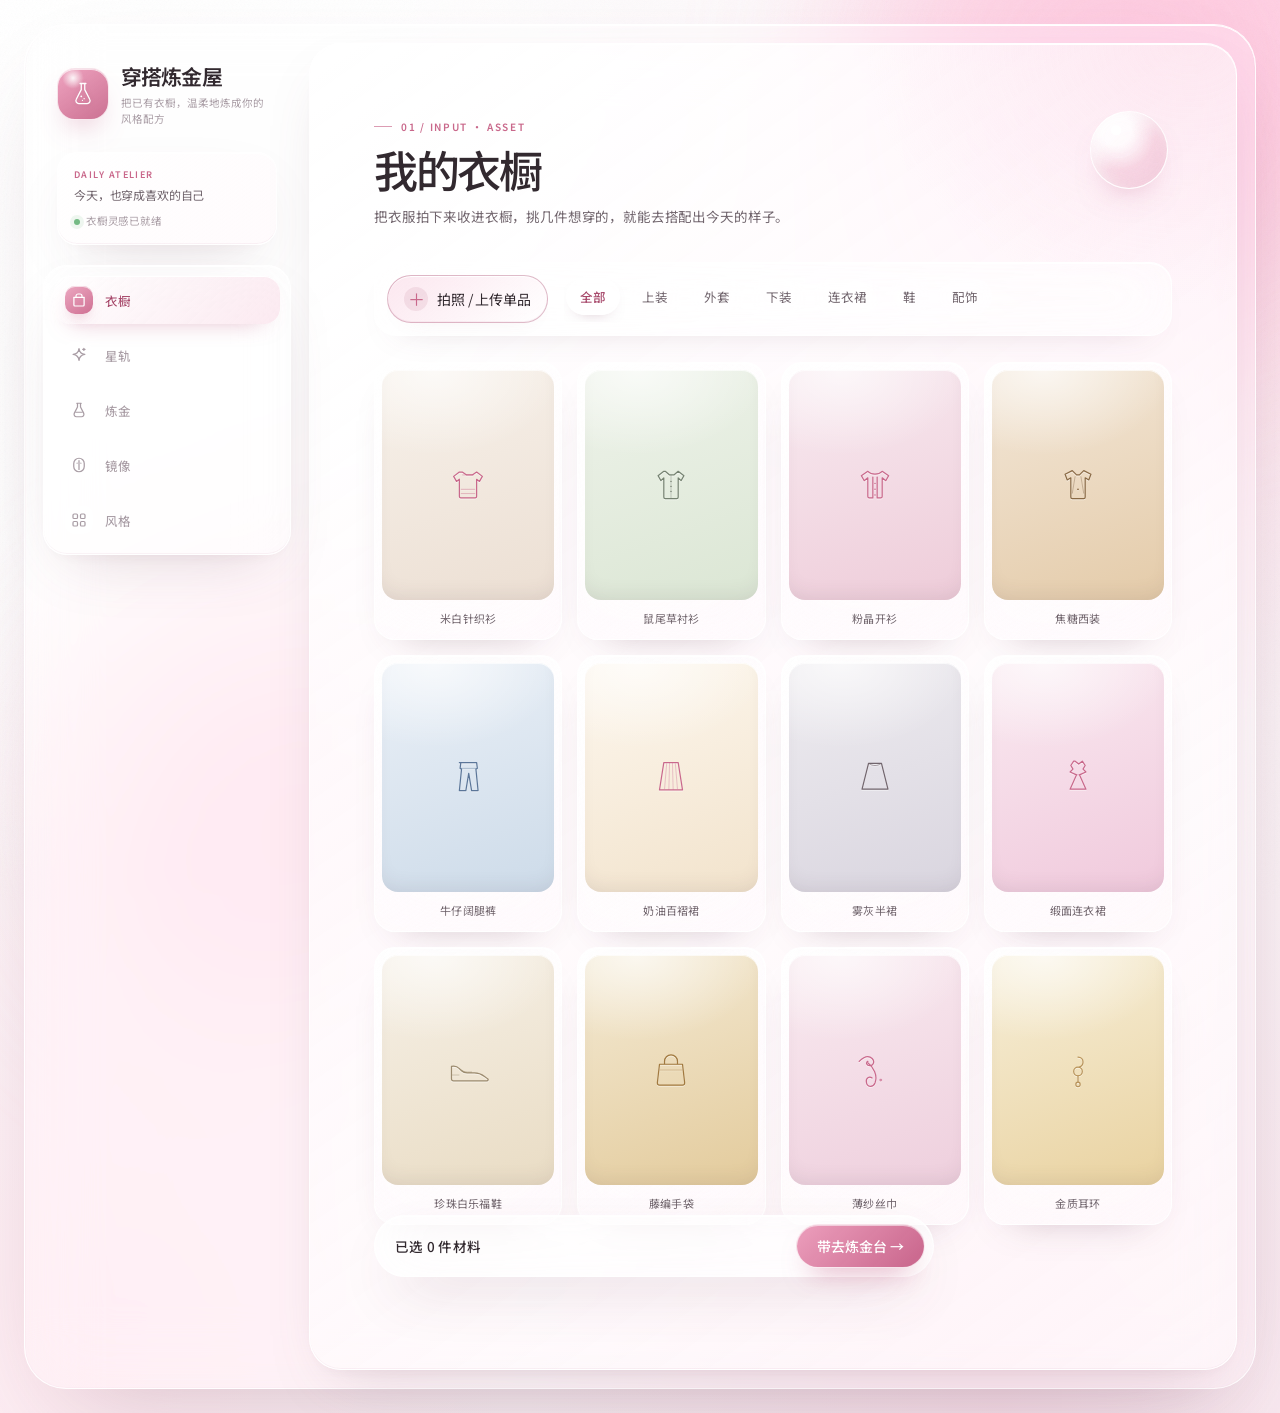
==== commit 49dc99ee: "update 2026‑08‑29" ====
--- a/index.html
+++ b/index.html
@@ -3,14 +3,19 @@
 <head>
   <meta charset="utf-8" />
   <meta name="viewport" content="width=device-width, initial-scale=1, viewport-fit=cover" />
+  <meta name="theme-color" content="#fbf4f7" />
+  <meta name="apple-mobile-web-app-capable" content="yes" />
+  <meta name="apple-mobile-web-app-status-bar-style" content="default" />
+  <meta name="apple-mobile-web-app-title" content="Wearchemy" />
   <title>穿搭炼金屋 · 把已有衣橱，温柔地炼成你的风格配方</title>
   <meta name="description" content="用已有衣物一键炼金合成可循环胶囊搭配，AR 镜像试衣，风格元素周期表越用越懂你。" />
   <link rel="preconnect" href="https://fonts.googleapis.com" />
   <link rel="preconnect" href="https://fonts.gstatic.com" crossorigin />
-  <link href="https://fonts.googleapis.com/css2?family=Noto+Serif+SC:wght@400;500;600;700&family=Noto+Sans+SC:wght@300;400;500;700&family=Cormorant+Garamond:ital,wght@0,500;0,600;1,500&display=swap" rel="stylesheet" />
+  <link href="https://fonts.googleapis.com/css2?family=Noto+Serif+SC:wght@400;500;600;700&family=Noto+Sans+SC:wght@300;400;500;600&family=Cormorant+Garamond:ital,wght@0,500;0,600;1,500&display=swap" rel="stylesheet" />
   <link rel="stylesheet" href="styles.css" />
+  <link rel="stylesheet" href="theme.css" />
 </head>
-<body>
+<body data-appearance="light">
   <!-- 柔雾光晕背景 -->
   <div class="aura aura-1" aria-hidden="true"></div>
   <div class="aura aura-2" aria-hidden="true"></div>
@@ -37,8 +42,9 @@
         </div>
       </div>
       <div class="brand-right">
-        <span>柔雾珍珠 · 粉晶 · 鼠尾草</span>
-        <span class="brand-right-dim">胶囊搭配 × 实时试衣 × 风格成长</span>
+        <span class="brand-kicker">DAILY ATELIER</span>
+        <span>今天，也穿成喜欢的自己</span>
+        <span class="brand-right-dim"><i aria-hidden="true"></i> 衣橱灵感已就绪</span>
       </div>
     </header>
 
@@ -62,7 +68,7 @@
             <span class="upload-ico" aria-hidden="true">＋</span>
             <span>拍照 / 上传单品</span>
           </label>
-          <div class="filters" id="closetFilters" role="tablist" aria-label="单品筛选"></div>
+          <div class="filters" id="closetFilters" role="group" aria-label="单品筛选"></div>
         </div>
 
 
@@ -264,9 +270,9 @@
               <h3 class="ss-title">今晚准备好了吗？</h3>
               <div class="ss-track" id="ssTrack">
                 <span class="ss-track-text" id="ssTrackText">滑动进入睡眠</span>
-                <div class="ss-thumb" id="ssThumb">
+                <button type="button" class="ss-thumb" id="ssThumb" aria-label="滑动或按 Enter 进入睡眠">
                   <svg width="20" height="20" viewBox="0 0 24 24" fill="none" stroke="currentColor" stroke-width="2" stroke-linecap="round" stroke-linejoin="round"><path d="M5 12h14M12 5l7 7-7 7"/></svg>
-                </div>
+                </button>
               </div>
             </div>
 
@@ -287,7 +293,7 @@
 
           <!-- 记录今晚 -->
           <div class="astro-block">
-            <form class="checkin-form" id="checkinForm">
+            <form class="checkin-form" id="checkinForm" novalidate>
               <div class="field-label">记录今晚</div>
               <div class="field-label" style="margin:12px 0 8px">今天有这些标签吗</div>
               <div class="chips chips-sm" id="tagChips"></div>
@@ -384,20 +390,20 @@
 
     <!-- 底部导航 -->
     <nav class="tabbar" aria-label="主导航">
-      <button class="tab is-active" data-goto="closet">
-        <span class="tab-ico" aria-hidden="true">▦</span><span>衣橱</span>
+      <button class="tab is-active" data-goto="closet" aria-current="page">
+        <span class="tab-ico" aria-hidden="true"><svg viewBox="0 0 24 24"><path d="M5 8.5h14M8 8.5V6.8A2.8 2.8 0 0 1 10.8 4h2.4A2.8 2.8 0 0 1 16 6.8v1.7M6.2 8.5h11.6a1 1 0 0 1 1 1v9.2a1.3 1.3 0 0 1-1.3 1.3h-11A1.3 1.3 0 0 1 5.2 18.7V9.5a1 1 0 0 1 1-1Z"/></svg></span><span>衣橱</span>
       </button>
       <button class="tab" data-goto="astro">
-        <span class="tab-ico" aria-hidden="true">✧</span><span>星轨</span>
+        <span class="tab-ico" aria-hidden="true"><svg viewBox="0 0 24 24"><path d="M12 3.5c.6 4.7 3.1 7.2 7.8 7.8-4.7.6-7.2 3.1-7.8 7.8-.6-4.7-3.1-7.2-7.8-7.8 4.7-.6 7.2-3.1 7.8-7.8Z"/><path d="M18.5 3v3M20 4.5h-3"/></svg></span><span>星轨</span>
       </button>
       <button class="tab" data-goto="alchemy">
-        <span class="tab-ico" aria-hidden="true">⚗</span><span>炼金</span>
+        <span class="tab-ico" aria-hidden="true"><svg viewBox="0 0 24 24"><path d="M9 3h6M10 3v5l-4.2 8.2A3.3 3.3 0 0 0 8.7 21h6.6a3.3 3.3 0 0 0 2.9-4.8L14 8V3"/><path d="M7.8 15h8.4"/></svg></span><span>炼金</span>
       </button>
       <button class="tab" data-goto="mirror">
-        <span class="tab-ico" aria-hidden="true">◍</span><span>镜像</span>
+        <span class="tab-ico" aria-hidden="true"><svg viewBox="0 0 24 24"><rect x="5" y="3" width="14" height="18" rx="7"/><path d="M12 6v12M9.5 9.5h.01M14.5 9.5h.01"/></svg></span><span>镜像</span>
       </button>
       <button class="tab" data-goto="table">
-        <span class="tab-ico" aria-hidden="true">⁙</span><span>周期表</span>
+        <span class="tab-ico" aria-hidden="true"><svg viewBox="0 0 24 24"><rect x="4" y="4" width="6" height="6" rx="1.5"/><rect x="14" y="4" width="6" height="6" rx="1.5"/><rect x="4" y="14" width="6" height="6" rx="1.5"/><rect x="14" y="14" width="6" height="6" rx="1.5"/></svg></span><span>风格</span>
       </button>
     </nav>
   </div>
--- a/theme.css
+++ b/theme.css
@@ -0,0 +1,474 @@
+/* Wearchemy client shell · pearl rose liquid glass */
+:root {
+  color-scheme: light;
+  --page-night: 0;
+  --pearl: #f8f5f6;
+  --pearl-2: #f1e9ed;
+  --cream: #fffafa;
+  --ink: #32292f;
+  --ink-soft: #71656d;
+  --ink-faint: #a99da5;
+  --rose: #e9a9c0;
+  --rose-deep: #c9688b;
+  --rose-wash: #fcecf2;
+  --sage: #c6d0c4;
+  --sage-deep: #758271;
+  --sage-wash: #edf2ec;
+  --violet-wash: #f1ebf7;
+  --glass-bg: rgba(255, 255, 255, .46);
+  --glass-bg-soft: rgba(255, 255, 255, .32);
+  --glass-bg-strong: rgba(255, 255, 255, .7);
+  --glass-border: rgba(255, 255, 255, .88);
+  --glass-border-soft: rgba(255, 255, 255, .62);
+  --glass-highlight: rgba(255, 255, 255, .96);
+  --glass-shadow:
+    0 24px 64px -28px rgba(121, 76, 97, .26),
+    0 8px 24px -18px rgba(121, 76, 97, .18),
+    inset 0 1px 0 rgba(255, 255, 255, .98),
+    inset 0 -1px 0 rgba(208, 166, 184, .12);
+  --glass-blur: blur(28px) saturate(1.55);
+  --radius-xl: 34px;
+  --radius-lg: 26px;
+  --radius-md: 18px;
+  --motion-exit: 120ms;
+  --motion-feedback: 180ms;
+  --motion-content: 260ms;
+  --ease-enter: cubic-bezier(.22, .84, .32, 1);
+  --ease-exit: cubic-bezier(.4, 0, 1, 1);
+  --ease-state: cubic-bezier(.4, 0, .2, 1);
+  --scrollbar-thumb: rgba(194, 133, 158, .42);
+  --scrollbar-thumb-hover: rgba(184, 104, 137, .58);
+  --scrollbar-track: rgba(255, 255, 255, .22);
+  --sans: -apple-system, BlinkMacSystemFont, "SF Pro Display", "PingFang SC", "Noto Sans SC", "Microsoft YaHei", sans-serif;
+  --serif-cn: "Noto Serif SC", "Songti SC", serif;
+}
+
+html {
+  background: #fffafa;
+  scroll-behavior: smooth;
+  scroll-padding-bottom: 110px;
+  scrollbar-color: var(--scrollbar-thumb) var(--scrollbar-track);
+  scrollbar-width: thin;
+}
+
+/* 首屏与页面恢复时锁定浅色；仅在用户主动滑动入睡后解除。 */
+body[data-appearance="light"]::after {
+  opacity: 0;
+}
+
+* {
+  scrollbar-color: var(--scrollbar-thumb) var(--scrollbar-track);
+  scrollbar-width: thin;
+}
+*::-webkit-scrollbar { width: 9px; height: 9px; }
+*::-webkit-scrollbar-track { background: var(--scrollbar-track); border-radius: 999px; }
+*::-webkit-scrollbar-thumb {
+  min-width: 28px;
+  min-height: 28px;
+  border: 2px solid transparent;
+  border-radius: 999px;
+  background: var(--scrollbar-thumb);
+  background-clip: padding-box;
+}
+*::-webkit-scrollbar-thumb:hover { background-color: var(--scrollbar-thumb-hover); }
+*::-webkit-scrollbar-thumb:active { background-color: var(--rose-deep); }
+
+body {
+  min-height: 100vh;
+  padding: 24px;
+  font-family: var(--sans);
+  font-weight: 400;
+  letter-spacing: -.01em;
+  background:
+    radial-gradient(70% 85% at 3% 5%, rgba(255, 255, 255, .98) 0 38%, transparent 68%),
+    radial-gradient(55% 65% at 96% 7%, rgba(255, 207, 226, .7), transparent 67%),
+    radial-gradient(54% 62% at 78% 98%, rgba(247, 219, 231, .68), transparent 68%),
+    radial-gradient(46% 55% at 8% 94%, rgba(255, 233, 240, .82), transparent 69%),
+    linear-gradient(145deg, #fff 0%, #fbf4f7 47%, #f8edf2 100%);
+}
+
+body::before {
+  content: "";
+  position: fixed;
+  inset: 0;
+  pointer-events: none;
+  z-index: 0;
+  background:
+    linear-gradient(115deg, rgba(255,255,255,.42), transparent 25% 75%, rgba(255,255,255,.22)),
+    repeating-linear-gradient(90deg, rgba(255,255,255,.08) 0 1px, transparent 1px 80px);
+  mask-image: linear-gradient(to bottom, black, transparent 85%);
+}
+
+button, input, label { -webkit-tap-highlight-color: transparent; }
+button:focus-visible, label:focus-visible, [role="button"]:focus-visible,
+input:focus-visible, summary:focus-visible {
+  outline: 3px solid rgba(218, 118, 154, .2);
+  outline-offset: 3px;
+}
+
+.aura { filter: blur(90px); opacity: .72; animation: auraFloat 14s ease-in-out infinite alternate; }
+.aura-1 { width: 42vw; height: 42vw; top: -20%; right: -8%; background: rgba(255, 181, 211, .66); }
+.aura-2 { width: 34vw; height: 34vw; bottom: -14%; left: 5%; background: rgba(255, 220, 231, .82); animation-delay: -4s; }
+.aura-3 { width: 30vw; height: 30vw; top: 37%; left: 44%; background: rgba(244, 221, 236, .74); animation-delay: -8s; }
+.grain { opacity: .022; }
+
+@keyframes auraFloat {
+  to { transform: translate3d(2.5vw, 2vh, 0) scale(1.08); }
+}
+
+.app {
+  width: min(100%, 1320px);
+  max-width: none;
+  min-height: calc(100vh - 48px);
+  margin: 0 auto;
+  padding: 18px;
+  display: grid;
+  grid-template-columns: 248px minmax(0, 1fr);
+  grid-template-rows: auto 1fr;
+  gap: 14px 18px;
+  border: 1px solid rgba(255, 255, 255, .9);
+  border-radius: 42px;
+  background: rgba(255, 255, 255, .26);
+  -webkit-backdrop-filter: blur(34px) saturate(1.35);
+  backdrop-filter: blur(34px) saturate(1.35);
+  box-shadow:
+    0 42px 100px -44px rgba(111, 65, 88, .3),
+    inset 0 1px 0 white,
+    inset 0 0 0 1px rgba(228, 192, 208, .08);
+}
+
+.brand {
+  grid-column: 1;
+  grid-row: 1;
+  display: block;
+  padding: 18px 14px 6px;
+}
+
+.brand-left { align-items: center; gap: 12px; }
+.flask {
+  width: 52px;
+  height: 52px;
+  border-radius: 18px;
+  color: #fff;
+  background:
+    radial-gradient(circle at 30% 18%, rgba(255,255,255,.9), transparent 20%),
+    linear-gradient(145deg, rgba(238, 161, 190, .98), rgba(199, 101, 137, .92));
+  border: 1px solid rgba(255,255,255,.78);
+  box-shadow: 0 16px 30px -16px rgba(190, 83, 124, .7), inset 0 1px 0 rgba(255,255,255,.7);
+}
+.flask svg { width: 28px; height: 28px; filter: drop-shadow(0 1px 2px rgba(148,64,96,.2)); }
+.brand-name { font-family: var(--sans); font-size: 21px; font-weight: 600; letter-spacing: -.04em; }
+.brand-sub { max-width: 145px; margin-top: 4px; font-size: 10.5px; line-height: 1.55; color: var(--ink-faint); letter-spacing: 0; }
+.brand-right {
+  margin-top: 24px;
+  padding: 15px 16px;
+  text-align: left;
+  font-size: 12px;
+  line-height: 1.65;
+  color: var(--ink-soft);
+  border: 1px solid var(--glass-border);
+  border-radius: 20px;
+  background: linear-gradient(145deg, rgba(255,255,255,.62), rgba(255,244,248,.38));
+  -webkit-backdrop-filter: var(--glass-blur);
+  backdrop-filter: var(--glass-blur);
+  box-shadow: var(--glass-shadow);
+}
+.brand-right span { display: block; }
+.brand-kicker { margin-bottom: 3px; font-size: 9px; font-weight: 600; letter-spacing: .16em; color: var(--rose-deep); }
+.brand-right-dim { margin-top: 7px; font-size: 10.5px; color: var(--ink-faint); }
+.brand-right-dim i { display: inline-block; width: 6px; height: 6px; margin-right: 4px; border-radius: 50%; background: #74ba84; box-shadow: 0 0 0 4px rgba(116,186,132,.12); }
+
+.stage {
+  grid-column: 2;
+  grid-row: 1 / span 2;
+  min-width: 0;
+  padding: clamp(34px, 5vw, 72px);
+  border: 1px solid rgba(255,255,255,.94);
+  border-radius: 32px;
+  background:
+    radial-gradient(50% 28% at 95% 0%, rgba(252, 220, 233, .52), transparent 70%),
+    linear-gradient(145deg, rgba(255,255,255,.76), rgba(255,250,252,.54));
+  -webkit-backdrop-filter: blur(30px) saturate(1.28);
+  backdrop-filter: blur(30px) saturate(1.28);
+  box-shadow: var(--glass-shadow);
+  overflow: hidden;
+}
+
+.view { width: min(100%, 940px); margin: 0 auto; }
+.view.is-entering { animation: viewEnter var(--motion-content) var(--ease-enter) both; }
+.view.is-leaving { pointer-events: none; animation: viewExit var(--motion-exit) var(--ease-exit) both; }
+@keyframes viewEnter {
+  from { opacity: 0; transform: translateY(7px); }
+  to { opacity: 1; transform: translateY(0); }
+}
+@keyframes viewExit {
+  from { opacity: 1; transform: translateY(0); }
+  to { opacity: 0; transform: translateY(-3px); }
+}
+
+.view-head { position: relative; margin: 0 0 34px; padding-right: 150px; }
+.eyebrow { font-family: var(--sans); font-style: normal; font-size: 10px; font-weight: 600; letter-spacing: .17em; color: var(--rose-deep); }
+.eyebrow::before { width: 18px; background: var(--rose-deep); opacity: .65; }
+.view-title { margin: 10px 0 9px; font-family: var(--sans); font-size: clamp(30px, 4vw, 44px); font-weight: 500; letter-spacing: -.055em; line-height: 1.15; }
+.view-desc { max-width: 42em; font-size: 13.5px; line-height: 1.8; color: var(--ink-soft); }
+.view-head::after {
+  content: "";
+  position: absolute;
+  top: 3px;
+  right: 4px;
+  width: 76px;
+  height: 76px;
+  border-radius: 50%;
+  background: radial-gradient(circle at 33% 24%, white 0 6%, rgba(255,255,255,.72) 7% 20%, rgba(237,171,196,.3) 52%, rgba(224,132,168,.16) 70%);
+  border: 1px solid rgba(255,255,255,.9);
+  box-shadow: inset -9px -12px 22px rgba(214,123,158,.16), inset 8px 8px 16px rgba(255,255,255,.84), 0 18px 32px -20px rgba(192,92,132,.5);
+}
+
+.tabbar {
+  grid-column: 1;
+  grid-row: 2;
+  position: sticky;
+  top: 24px;
+  left: auto;
+  right: auto;
+  bottom: auto;
+  z-index: 5;
+  align-self: start;
+  display: flex;
+  flex-direction: column;
+  gap: 7px;
+  padding: 10px;
+  border: 1px solid var(--glass-border);
+  border-radius: 24px;
+  background: rgba(255,255,255,.38);
+  -webkit-backdrop-filter: var(--glass-blur);
+  backdrop-filter: var(--glass-blur);
+  box-shadow: var(--glass-shadow);
+}
+.tabbar .tab {
+  flex: none;
+  width: 100%;
+  min-height: 48px;
+  padding: 8px 11px;
+  display: flex;
+  flex-direction: row;
+  justify-content: flex-start;
+  gap: 12px;
+  border-radius: 16px;
+  color: var(--ink-faint);
+  font-size: 12.5px;
+  font-weight: 450;
+  text-align: left;
+  transition: color var(--motion-feedback) var(--ease-state), background var(--motion-feedback) var(--ease-state), box-shadow var(--motion-feedback) var(--ease-state), transform var(--motion-feedback) var(--ease-enter);
+}
+.tabbar .tab:hover { color: var(--ink); background: rgba(255,255,255,.55); transform: translateX(2px); }
+.tabbar .tab.is-active {
+  color: #a7496b;
+  background: linear-gradient(135deg, rgba(255,255,255,.86), rgba(249,218,230,.58));
+  box-shadow: inset 0 1px 0 white, 0 12px 24px -18px rgba(184,73,116,.6);
+}
+.tab-ico { width: 28px; height: 28px; display: grid; place-items: center; border-radius: 10px; background: rgba(255,255,255,.44); }
+.tab-ico svg { width: 18px; height: 18px; fill: none; stroke: currentColor; stroke-width: 1.65; stroke-linecap: round; stroke-linejoin: round; }
+.tab.is-active .tab-ico { color: white; background: linear-gradient(145deg, #eca8c1, #cf7093); box-shadow: 0 8px 16px -9px rgba(182,66,109,.8), inset 0 1px 0 rgba(255,255,255,.68); }
+
+.field-label { font-family: var(--sans); font-style: normal; font-size: 10.5px; font-weight: 600; letter-spacing: .12em; color: var(--ink-faint); }
+
+.btn-primary, .alchemy-btn, .act-try {
+  border: 1px solid rgba(255,255,255,.78);
+  background: linear-gradient(135deg, rgba(235,154,185,.96), rgba(197,91,132,.94));
+  box-shadow: 0 15px 28px -15px rgba(188,72,115,.65), inset 0 1px 0 rgba(255,255,255,.55);
+}
+.btn-primary:hover, .alchemy-btn:hover, .act-try:hover { transform: translateY(-2px); box-shadow: 0 19px 34px -16px rgba(188,72,115,.72), inset 0 1px 0 rgba(255,255,255,.6); }
+.btn-ghost { background: rgba(255,255,255,.52); border-color: rgba(255,255,255,.9); }
+
+.closet-tools {
+  display: flex;
+  align-items: center;
+  gap: 16px;
+  margin-bottom: 26px;
+  padding: 12px;
+  border: 1px solid rgba(255,255,255,.86);
+  border-radius: 22px;
+  background: rgba(255,255,255,.38);
+  -webkit-backdrop-filter: var(--glass-blur);
+  backdrop-filter: var(--glass-blur);
+  box-shadow: 0 14px 36px -28px rgba(114,72,93,.35), inset 0 1px 0 white;
+}
+.upload-btn {
+  flex: 0 0 auto;
+  border-style: solid;
+  border-width: 1px;
+  padding: 11px 16px;
+  background: linear-gradient(140deg, rgba(251,226,236,.82), rgba(255,255,255,.64));
+}
+.filters { flex: 1; flex-wrap: nowrap; overflow-x: auto; margin-top: 0; padding: 2px 2px 7px; scrollbar-gutter: stable; }
+.filters::-webkit-scrollbar { display: block; height: 5px; }
+.filter { flex: 0 0 auto; border-color: transparent; background: transparent; padding: 8px 13px; font-family: var(--sans); }
+.filter.is-active { color: #a7496b; background: rgba(255,255,255,.82); border-color: rgba(255,255,255,.95); box-shadow: 0 7px 16px -12px rgba(126,64,91,.5), inset 0 1px 0 white; }
+
+.garment-grid { grid-template-columns: repeat(4, minmax(0, 1fr)); gap: 15px; }
+.garment {
+  padding: 7px 7px 11px;
+  border-color: rgba(255,255,255,.86);
+  border-radius: 21px;
+  background: linear-gradient(145deg, rgba(255,255,255,.74), rgba(255,248,251,.42));
+  box-shadow: 0 18px 38px -28px rgba(97,55,77,.38), inset 0 1px 0 white;
+  font: inherit;
+  color: inherit;
+  text-align: inherit;
+  animation: itemSettle var(--motion-content) var(--ease-enter) both;
+  animation-delay: min(calc(var(--item-index, 0) * 24ms), 168ms);
+}
+.garment:hover { transform: translateY(-5px) scale(1.01); box-shadow: 0 24px 44px -27px rgba(138,65,99,.45), inset 0 1px 0 white; }
+.garment.is-selected { border-color: rgba(221,125,162,.72); box-shadow: 0 0 0 3px rgba(234,164,190,.18), 0 22px 38px -24px rgba(178,73,114,.52); }
+.garment-thumb { border-radius: 16px; background: rgba(255,255,255,.44); }
+.garment-name { margin-top: 10px; color: var(--ink-soft); font-size: 11px; }
+
+@keyframes itemSettle {
+  from { opacity: 0; transform: translateY(8px); }
+  to { opacity: 1; transform: translateY(0); }
+}
+
+.occasion-block, .gen-confirm, .recipe, .astro-card, .astro-block, .stat, .elem, .sleep-slider-widget {
+  border-color: rgba(255,255,255,.88);
+  background: linear-gradient(145deg, rgba(255,255,255,.68), rgba(255,248,251,.38));
+  -webkit-backdrop-filter: var(--glass-blur);
+  backdrop-filter: var(--glass-blur);
+  box-shadow: var(--glass-shadow);
+}
+.occasion-block, .gen-confirm, .astro-card, .astro-block { border-radius: 24px; padding: 22px; }
+.chip { border-color: rgba(255,255,255,.78); background: rgba(255,255,255,.44); }
+.chip:hover { background: rgba(255,255,255,.7); }
+.chip.is-active { color: #a7496b; border-color: rgba(224,126,163,.45); background: linear-gradient(140deg, rgba(255,255,255,.84), rgba(248,206,222,.64)); box-shadow: 0 8px 18px -13px rgba(179,72,113,.55); }
+.gc-seg { background: rgba(235,215,224,.22); border-color: rgba(255,255,255,.78); }
+.seg-btn.is-active { background: rgba(255,255,255,.88); color: #a7496b; box-shadow: 0 8px 18px -14px rgba(151,61,96,.55), inset 0 1px 0 white; }
+.alchemy-btn { border-radius: 20px; }
+.alchemy-btn.is-busy, .alchemy-btn:disabled {
+  cursor: wait;
+  opacity: .82;
+  transform: none;
+  box-shadow: 0 12px 24px -18px rgba(188,72,115,.48), inset 0 1px 0 rgba(255,255,255,.5);
+}
+.alchemy-btn.is-busy .alchemy-flask { animation: busyFloat 900ms ease-in-out infinite alternate; }
+@keyframes busyFloat { to { transform: translateY(-2px) rotate(3deg); } }
+.recipe { border-radius: 24px; }
+.recipe-mat, .wake-window { font: inherit; color: inherit; }
+.recipe-mat:active, .wake-window:active, .chip:active, .filter:active { transform: scale(.97); }
+.recipe-why { background: rgba(255,255,255,.42); border-color: rgba(255,255,255,.8); }
+
+.mirror-stage { max-width: 680px; margin-inline: auto; border-radius: 28px; border-color: rgba(255,255,255,.9); }
+.mirror-note { border-color: rgba(255,255,255,.86); background: rgba(244,238,241,.5); color: var(--ink-soft); }
+.table-stats { gap: 14px; }
+.stat { padding: 18px; border-radius: 20px; }
+.periodic { grid-template-columns: repeat(6, 1fr); gap: 12px; }
+.elem { border-radius: 18px; }
+.elem.lit { border-color: rgba(223,128,163,.58); box-shadow: 0 0 0 2px rgba(231,151,181,.12), var(--glass-shadow); }
+
+.score-ring { filter: drop-shadow(0 14px 20px rgba(185,91,129,.12)); }
+.wake-window, .cs-field input, .bedtime-result, .factor-bar { border-color: rgba(255,255,255,.8); background: rgba(255,255,255,.43); }
+.wake-window.is-picked { background: rgba(251,221,232,.62); border-color: rgba(222,130,165,.52); }
+.astro-fold summary { border-radius: 14px; }
+
+.selected-bar {
+  bottom: 28px;
+  width: min(560px, calc(100vw - 64px));
+  border: 1px solid rgba(255,255,255,.9);
+  background: rgba(255,255,255,.66);
+  -webkit-backdrop-filter: blur(30px) saturate(1.5);
+  backdrop-filter: blur(30px) saturate(1.5);
+  box-shadow: 0 24px 60px -25px rgba(97,51,75,.44), inset 0 1px 0 white;
+}
+.toast {
+  bottom: 34px;
+  background: rgba(66,45,56,.82);
+  opacity: 0;
+  transform: translate(-50%, 10px) scale(.98);
+  animation: none;
+  pointer-events: none;
+  transition: opacity var(--motion-feedback) var(--ease-enter), transform var(--motion-feedback) var(--ease-enter);
+}
+.toast.is-visible { opacity: 1; transform: translate(-50%, 0) scale(1); }
+
+.layer { transition: filter var(--motion-feedback) var(--ease-state); }
+.layer:focus-visible { outline: 3px solid rgba(218,118,154,.28); outline-offset: 6px; filter: drop-shadow(0 10px 14px rgba(117,58,85,.2)); }
+
+body.sleep-mode .stage, body.sleep-mode .tabbar, body.sleep-mode .brand-right {
+  border-color: rgba(255,235,243,.18);
+  background: rgba(96,54,74,.22);
+}
+body.sleep-mode .tabbar .tab:hover { background: rgba(255,255,255,.08); }
+
+@media (max-width: 1000px) {
+  body { padding: 14px; }
+  .app { min-height: calc(100vh - 28px); grid-template-columns: 210px minmax(0, 1fr); padding: 12px; border-radius: 34px; }
+  .stage { padding: 38px 30px; }
+  .brand { padding-inline: 8px; }
+  .brand-right { padding: 13px; }
+  .garment-grid { grid-template-columns: repeat(3, minmax(0, 1fr)); }
+  .periodic { grid-template-columns: repeat(5, 1fr); }
+}
+
+@media (max-width: 760px) {
+  body { padding: 0; }
+  .app { display: block; min-height: 100vh; padding: 0 14px calc(94px + env(safe-area-inset-bottom)); border: 0; border-radius: 0; background: transparent; box-shadow: none; }
+  .brand { display: flex; padding: 22px 4px 16px; }
+  .brand-left { gap: 10px; }
+  .flask { width: 46px; height: 46px; border-radius: 16px; }
+  .brand-name { font-size: 19px; }
+  .brand-sub { max-width: none; }
+  .brand-right { display: none; }
+  .stage { padding: 26px 18px 34px; border-radius: 28px; }
+  .view-head { padding-right: 74px; margin-bottom: 28px; }
+  .view-title { font-size: 30px; }
+  .view-desc { font-size: 12.5px; }
+  .view-head::after { width: 54px; height: 54px; }
+  .tabbar {
+    position: fixed;
+    left: 12px;
+    right: 12px;
+    top: auto;
+    bottom: calc(10px + env(safe-area-inset-bottom));
+    flex-direction: row;
+    gap: 4px;
+    padding: 7px;
+    border-radius: 23px;
+    background: rgba(255,255,255,.66);
+  }
+  .tabbar .tab { width: auto; flex: 1; min-height: 52px; padding: 5px 2px; flex-direction: column; justify-content: center; gap: 3px; border-radius: 16px; font-size: 9.5px; }
+  .tabbar .tab:hover { transform: none; }
+  .tab-ico { width: 26px; height: 26px; background: transparent; }
+  .closet-tools { display: block; padding: 10px; }
+  .upload-btn { width: 100%; justify-content: center; }
+  .filters { margin-top: 10px; }
+  .garment-grid { grid-template-columns: repeat(3, minmax(0, 1fr)); gap: 10px; }
+  .garment { border-radius: 17px; }
+  .garment-thumb { border-radius: 13px; }
+  .occasion-block, .gen-confirm, .astro-card, .astro-block { padding: 17px; border-radius: 21px; }
+  .periodic { grid-template-columns: repeat(4, 1fr); gap: 9px; }
+  .selected-bar { bottom: calc(88px + env(safe-area-inset-bottom)); }
+  .toast { bottom: calc(92px + env(safe-area-inset-bottom)); }
+}
+
+@media (max-width: 420px) {
+  .app { padding-inline: 10px; }
+  .stage { padding: 23px 14px 30px; }
+  .brand-sub { display: none; }
+  .view-head { padding-right: 62px; }
+  .view-head::after { width: 46px; height: 46px; }
+  .view-title { font-size: 27px; }
+  .garment-grid { grid-template-columns: repeat(2, minmax(0, 1fr)); }
+  .periodic { grid-template-columns: repeat(3, 1fr); }
+  .checkin-row, .ct-row { flex-direction: column; }
+}
+
+@media (prefers-reduced-motion: reduce) {
+  /* Accessibility override: motion is removed globally so legacy component animations cannot leak through. */
+  *, *::before, *::after { scroll-behavior: auto !important; animation-duration: .01ms !important; animation-delay: 0ms !important; animation-iteration-count: 1 !important; transition-duration: .01ms !important; }
+  .view.is-entering, .view.is-leaving, .garment { animation: none !important; }
+  .aura { transform: none !important; }
+}
+
+@media (forced-colors: active) {
+  * { scrollbar-color: auto; }
+  *::-webkit-scrollbar-thumb { background: CanvasText; }
+}
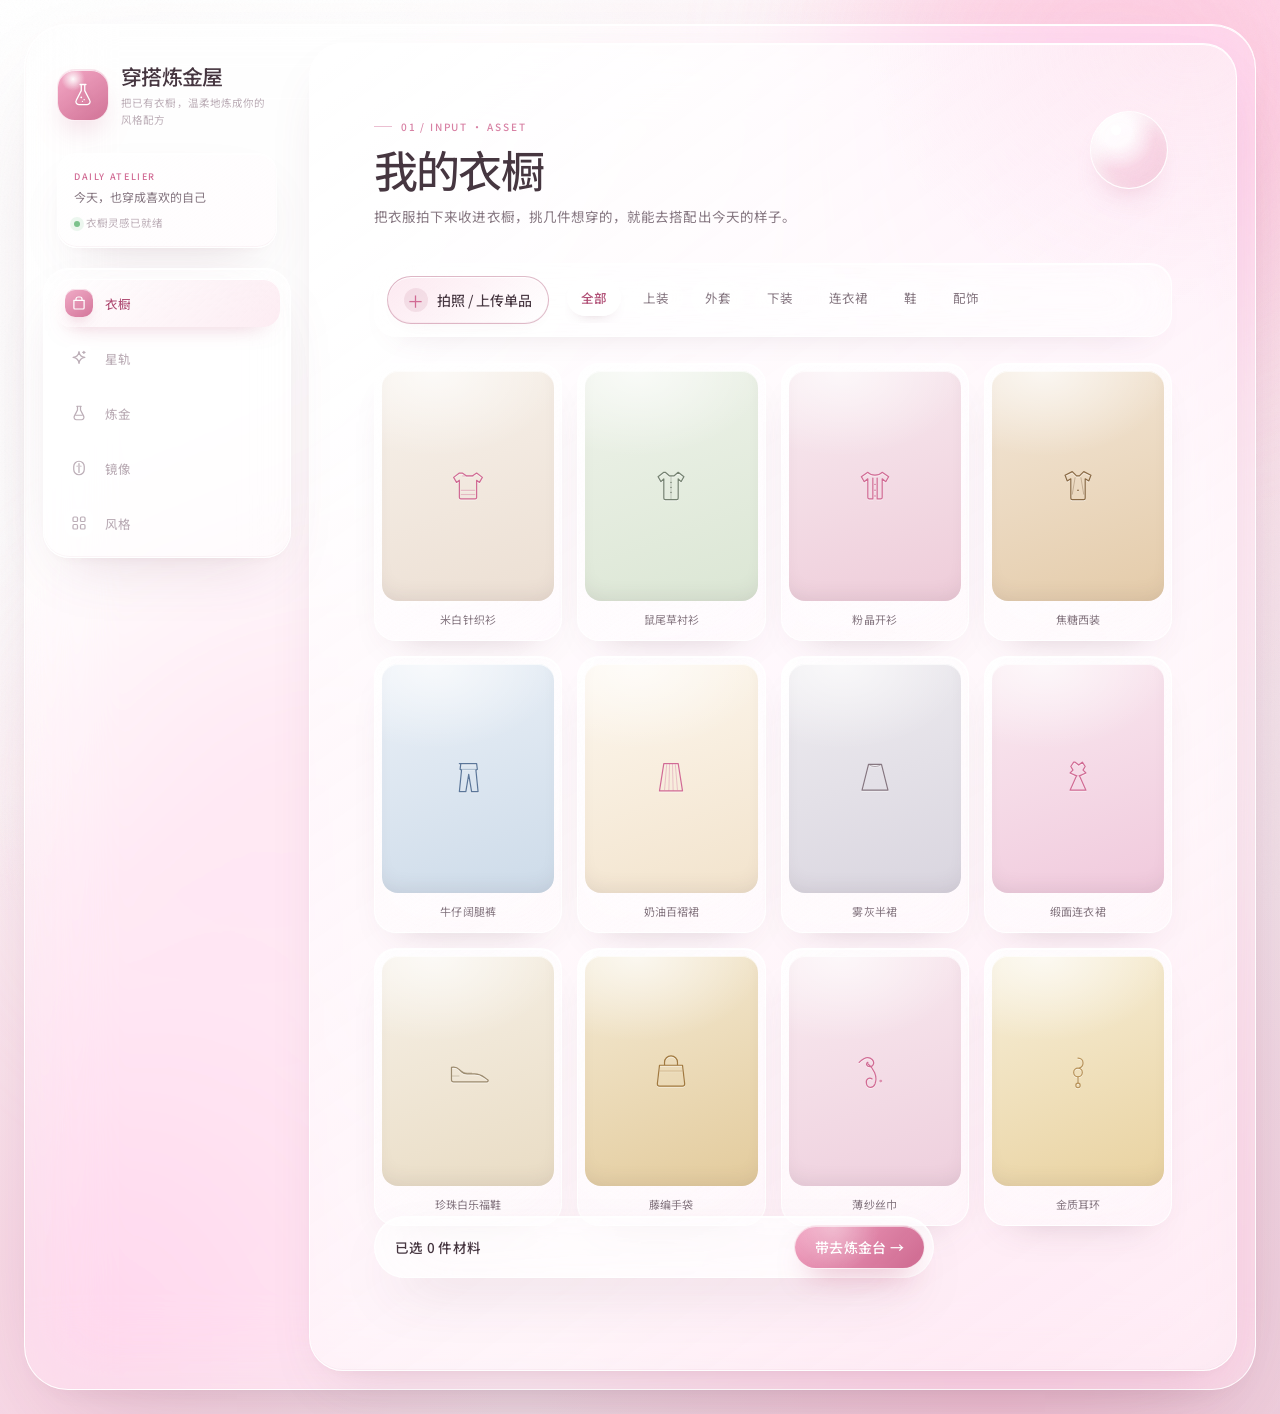
==== commit 5808a534: "feat: 全新白粉液态玻璃客户端界面与小程序模拟器 - 重写 theme.css，全局应用 Apple 风格高斯模糊、内高光与悬浮玻璃卡片 - 重构星轨组件 (Astro) 视觉：烧瓶、徽章、入睡滑" ====
--- a/index.html
+++ b/index.html
@@ -3,15 +3,21 @@
 <head>
   <meta charset="utf-8" />
   <meta name="viewport" content="width=device-width, initial-scale=1, viewport-fit=cover" />
-  <meta name="theme-color" content="#fbf4f7" />
+  <meta name="theme-color" content="#fdf3f7" />
   <meta name="apple-mobile-web-app-capable" content="yes" />
+  <meta name="mobile-web-app-capable" content="yes" />
   <meta name="apple-mobile-web-app-status-bar-style" content="default" />
-  <meta name="apple-mobile-web-app-title" content="Wearchemy" />
+  <meta name="apple-mobile-web-app-title" content="炼金屋" />
+  <link rel="manifest" href="manifest.webmanifest" />
+  <link rel="icon" type="image/png" sizes="192x192" href="icons/icon-192.png" />
+  <link rel="apple-touch-icon" href="icons/apple-touch-icon.png" />
   <title>穿搭炼金屋 · 把已有衣橱，温柔地炼成你的风格配方</title>
   <meta name="description" content="用已有衣物一键炼金合成可循环胶囊搭配，AR 镜像试衣，风格元素周期表越用越懂你。" />
   <link rel="preconnect" href="https://fonts.googleapis.com" />
   <link rel="preconnect" href="https://fonts.gstatic.com" crossorigin />
-  <link href="https://fonts.googleapis.com/css2?family=Noto+Serif+SC:wght@400;500;600;700&family=Noto+Sans+SC:wght@300;400;500;600&family=Cormorant+Garamond:ital,wght@0,500;0,600;1,500&display=swap" rel="stylesheet" />
+  <!-- 字体异步加载：网络受限时不阻塞 app.js 执行与页面渲染 -->
+  <link href="https://fonts.googleapis.com/css2?family=Noto+Serif+SC:wght@400;500;600;700&family=Noto+Sans+SC:wght@300;400;500;600&family=Cormorant+Garamond:ital,wght@0,500;0,600;1,500&display=swap" rel="stylesheet" media="print" onload="this.media='all'" />
+  <noscript><link href="https://fonts.googleapis.com/css2?family=Noto+Serif+SC:wght@400;500;600;700&family=Noto+Sans+SC:wght@300;400;500;600&family=Cormorant+Garamond:ital,wght@0,500;0,600;1,500&display=swap" rel="stylesheet" /></noscript>
   <link rel="stylesheet" href="styles.css" />
   <link rel="stylesheet" href="theme.css" />
 </head>
@@ -225,26 +231,38 @@
 
           <!-- 今日星象卡（睡眠分 + 阶段 + 起床窗口） -->
           <div class="astro-card hero-card">
-            <div class="astro-score">
+            <div class="hero-top-wrap">
               <div class="score-ring" id="scoreRing" style="--p:0">
                 <div class="score-ring-inner">
                   <span id="scoreVal">--</span>
-                  <small>今日睡眠分</small>
+                  <small>睡眠分</small>
                 </div>
               </div>
               <div class="astro-phase">
-                <span class="phase-pill" id="phasePill">—</span>
+                <div class="phase-head"><span class="phase-pill" id="phasePill">—</span></div>
                 <p class="phase-tip" id="phaseTip"></p>
               </div>
             </div>
-            <div class="field-label" style="margin-top:16px">智能起床窗口</div>
-            <div class="wake-windows" id="wakeWindows"></div>
-
-
-            <!-- 入睡 / 起床时间（归入今日卡，参与记录今晚提交） -->
-            <div class="checkin-row" style="margin-top:12px">
-              <label class="cs-field"><span>入睡</span><input type="time" id="bedInput" value="23:00" /></label>
-              <label class="cs-field"><span>起床</span><input type="time" id="wakeInput" value="07:00" /></label>
+
+            <div class="hero-divider"></div>
+
+            <div class="hero-time-wrap">
+              <div class="time-inputs">
+                <label class="time-col">
+                  <span class="time-lbl">入睡</span>
+                  <input type="time" id="bedInput" value="23:00" class="time-val" />
+                </label>
+                <span class="time-arrow">→</span>
+                <label class="time-col">
+                  <span class="time-lbl">起床</span>
+                  <input type="time" id="wakeInput" value="07:00" class="time-val" />
+                </label>
+              </div>
+
+              <div class="wake-suggest">
+                <div class="field-label" style="text-align:center; margin-bottom:12px; margin-top:0">智能起床窗口（基于睡眠周期）</div>
+                <div class="wake-windows" id="wakeWindows"></div>
+              </div>
             </div>
           </div>
 
@@ -414,5 +432,21 @@
 
 
   <script src="app.js"></script>
+  <script>
+    // PWA：注册 Service Worker（离线可用 / 可安装到主屏幕）
+    if ("serviceWorker" in navigator) {
+      window.addEventListener("load", () => {
+        navigator.serviceWorker.register("sw.js").catch(() => {});
+      });
+    }
+    // 支持应用快捷方式：index.html#alchemy / #mirror 等直达视图
+    window.addEventListener("load", () => {
+      const view = (location.hash || "").slice(1);
+      if (view) {
+        const tab = document.querySelector(`.tab[data-goto="${view}"]`);
+        if (tab) tab.click();
+      }
+    });
+  </script>
 </body>
 </html>
--- a/styles.css
+++ b/styles.css
@@ -1,5 +1,5 @@
 :root{
-  /* 柔雾珍珠色系 */
+  /* 鏌旈浘鐝嶇彔鑹茬郴 */
   --pearl: #f6f2ee;
   --pearl-2: #efe8e3;
   --cream: #fbf8f5;
@@ -10,11 +10,11 @@
   --line-soft: rgba(120, 104, 118, 0.08);
 
 
-  /* 点缀色 */
-  --rose: #d9a7b8;        /* 粉晶 */
+  /* 鐐圭紑鑹?*/
+  --rose: #d9a7b8;        /* 绮夋櫠 */
   --rose-deep: #c07d95;
   --rose-wash: #f3e3ea;
-  --sage: #a9b7a4;        /* 鼠尾草 */
+  --sage: #a9b7a4;        /* 榧犲熬鑽?*/
   --sage-deep: #7f9079;
   --sage-wash: #e6ece2;
   --violet-wash: #ede3f0;
@@ -29,7 +29,7 @@
   --radius-md: 16px;
 
 
-  /* 液态玻璃 */
+  /* 娑叉€佺幓鐠?*/
   --glass-bg: rgba(255, 255, 255, 0.16);
   --glass-bg-soft: rgba(255, 255, 255, 0.10);
   --glass-bg-strong: rgba(255, 255, 255, 0.26);
@@ -60,7 +60,7 @@
   -webkit-font-smoothing: antialiased;
   overflow-x: hidden;
 }
-/* 全局夜晚渐变层：随滑动进度 --page-night(0→1) 淡入 */
+/* 鍏ㄥ眬澶滄櫄娓愬彉灞傦細闅忔粦鍔ㄨ繘搴?--page-night(0鈫?) 娣″叆 */
 body::after{
   content: "";
   position: fixed;
@@ -76,11 +76,11 @@
 }
 
 
-/* 光晕 */
+/* 鍏夋檿 */
 .aura{ position: fixed; border-radius: 50%; filter: blur(60px); opacity: .75; pointer-events: none; z-index: 0; }
 
 
-/* 全局睡眠模式 · 酒红 */
+/* 鍏ㄥ眬鐫＄湢妯″紡 路 閰掔孩 */
 body.sleep-mode{
   --page-night: 1;
   color: rgba(255,240,246,.92);
@@ -123,7 +123,7 @@
   background-image: url("data:image/svg+xml,%3Csvg xmlns='http://www.w3.org/2000/svg' width='120' height='120'%3E%3Cfilter id='n'%3E%3CfeTurbulence baseFrequency='0.9' numOctaves='2'/%3E%3C/filter%3E%3Crect width='100%25' height='100%25' filter='url(%23n)'/%3E%3C/svg%3E"); }
 
 
-/* 液态玻璃基础质感：给需要玻璃感的元素加这个类，或直接被下方组件规则覆盖 */
+/* 娑叉€佺幓鐠冨熀纭€璐ㄦ劅锛氱粰闇€瑕佺幓鐠冩劅鐨勫厓绱犲姞杩欎釜绫伙紝鎴栫洿鎺ヨ涓嬫柟缁勪欢瑙勫垯瑕嗙洊 */
 .glass{
   background: var(--glass-bg);
   -webkit-backdrop-filter: var(--glass-blur);
@@ -136,7 +136,7 @@
 .app{ position: relative; z-index: 1; max-width: 560px; margin: 0 auto; padding: 0 18px calc(96px + env(safe-area-inset-bottom)); }
 
 
-/* 品牌区 */
+/* 鍝佺墝鍖?*/
 .brand{ display: flex; justify-content: space-between; align-items: flex-start; gap: 14px;
   padding: 26px 4px 20px; }
 .brand-left{ display: flex; align-items: center; gap: 14px; }
@@ -150,7 +150,7 @@
 .brand-right-dim{ color: var(--ink-faint); }
 
 
-/* 通用 view */
+/* 閫氱敤 view */
 .view-head{ margin: 8px 4px 22px; }
 .eyebrow{ font-family: var(--serif); font-style: italic; font-size: 13px; letter-spacing: .18em; color: var(--rose-deep); text-transform: uppercase; display: inline-flex; align-items: center; gap: 9px; }
 .eyebrow::before{ content: ""; width: 22px; height: 1px; background: linear-gradient(90deg, transparent, var(--rose-deep)); display: inline-block; }
@@ -161,7 +161,7 @@
 .field-label{ font-family: var(--serif); font-style: italic; letter-spacing: .12em; font-size: 13px; color: var(--sage-deep); text-transform: uppercase; margin-bottom: 10px; }
 
 
-/* 按钮 */
+/* 鎸夐挳 */
 .btn-primary{ border: 1px solid rgba(255,255,255,.5); background: linear-gradient(135deg, rgba(217,167,184,.85), rgba(192,125,149,.85)); color: #fff;
   -webkit-backdrop-filter: blur(10px); backdrop-filter: blur(10px);
   font-family: var(--sans); font-weight: 500; font-size: 14px; padding: 11px 20px; border-radius: 999px; cursor: pointer;
@@ -173,7 +173,7 @@
 .btn-ghost:hover{ border-color: var(--rose); }
 
 
-/* 衣橱工具 */
+/* 琛ｆ┍宸ュ叿 */
 .closet-tools{ margin-bottom: 20px; }
 .upload-btn{ display: inline-flex; align-items: center; gap: 9px; padding: 12px 20px; border-radius: 999px;
   background: linear-gradient(135deg, rgba(243,227,234,.55), rgba(255,255,255,.28));
@@ -190,7 +190,7 @@
 .filter.is-active{ background: rgba(217,167,184,.32); color: var(--rose-deep); font-weight: 500; border-color: rgba(217,167,184,.7); box-shadow: inset 0 1px 0 rgba(255,255,255,.5); -webkit-backdrop-filter: blur(10px); backdrop-filter: blur(10px); }
 
 
-/* 单品网格 */
+/* 鍗曞搧缃戞牸 */
 .garment-grid{ display: grid; grid-template-columns: repeat(3, 1fr); gap: 14px; }
 .garment{ position: relative; border-radius: var(--radius-md); background: var(--glass-bg);
   -webkit-backdrop-filter: var(--glass-blur); backdrop-filter: var(--glass-blur);
@@ -214,7 +214,7 @@
 @keyframes checkPop{ 0%{ transform: scale(.3); opacity: 0; } 100%{ transform: scale(1); opacity: 1; } }
 
 
-/* 手绘图标通用尺寸 */
+/* 鎵嬬粯鍥炬爣閫氱敤灏哄 */
 .g-icon{ display: grid; place-items: center; position: relative; z-index: 1; filter: drop-shadow(0 1px 0 rgba(255,255,255,.5)); }
 .g-icon svg{ width: 56%; height: 56%; }
 .garment .g-icon svg{ width: 46px; height: 46px; }
@@ -233,7 +233,7 @@
 #selectedCount{ font-weight: 500; letter-spacing: .02em; }
 
 
-/* 场合 chips */
+/* 鍦哄悎 chips */
 .chips{ display: flex; flex-wrap: wrap; gap: 10px; row-gap: 12px; }
 .chips-sm .chip{ font-size: 12px; padding: 6px 13px; }
 .chip{ border: 1px solid var(--glass-border-soft); background: var(--glass-bg-soft); -webkit-backdrop-filter: blur(12px); backdrop-filter: blur(12px);
@@ -248,7 +248,7 @@
 .cond input[type=range]{ flex: 1; accent-color: var(--rose-deep); }
 
 
-/* 炼金按钮 */
+/* 鐐奸噾鎸夐挳 */
 .alchemy-btn{ width: 100%; margin: 22px 0 4px; border: 1px solid rgba(255,255,255,.5); cursor: pointer;
   background: linear-gradient(135deg, rgba(215,164,182,.82), rgba(185,138,168,.82) 55%, rgba(148,165,142,.82)); color: #fff;
   -webkit-backdrop-filter: blur(14px); backdrop-filter: blur(14px);
@@ -261,7 +261,7 @@
 @keyframes sway{ 0%,100%{ transform: rotate(-4deg); } 50%{ transform: rotate(4deg); } }
 
 
-/* 炼金动效画布 */
+/* 鐐奸噾鍔ㄦ晥鐢诲竷 */
 .alchemy-canvas{ position: relative; height: 160px; margin: 18px 0; display: grid; place-items: center; }
 .orb{ width: 100px; height: 100px; border-radius: 50%;
   background: radial-gradient(circle at 40% 35%, #fff, var(--rose) 40%, var(--rose-deep) 75%, transparent);
@@ -274,7 +274,7 @@
 .alchemy-status{ position: absolute; bottom: -6px; font-family: var(--serif); font-style: italic; letter-spacing: .1em; color: var(--rose-deep); font-size: 14px; }
 
 
-/* 配方卡 */
+/* 閰嶆柟鍗?*/
 .recipes{ display: flex; flex-direction: column; gap: 16px; margin-top: 8px; }
 .recipe{ background: var(--glass-bg); -webkit-backdrop-filter: var(--glass-blur); backdrop-filter: var(--glass-blur);
   border: 1px solid var(--glass-border-soft); border-radius: var(--radius-lg); padding: 18px 18px 16px;
@@ -293,7 +293,7 @@
 .recipe-rhythm{ font-size: 11.5px; color: var(--sage-deep); margin: -6px 0 12px; display: flex; align-items: center; gap: 5px; }
 
 
-/* 推荐理由 */
+/* 鎺ㄨ崘鐞嗙敱 */
 .recipe-why{ display: flex; flex-direction: column; gap: 6px; margin: 2px 0 12px; padding: 12px; border-radius: var(--radius-md);
   background: rgba(255,255,255,.32); border: 1px solid var(--glass-border-soft); }
 .why-row{ display: flex; gap: 9px; align-items: flex-start; font-size: 12px; line-height: 1.5; }
@@ -301,24 +301,24 @@
 .why-t{ color: var(--ink-soft); }
 
 
-/* 锁定态 */
+/* 閿佸畾鎬?*/
 .recipe-mat{ cursor: pointer; }
 .recipe-mat.is-locked{ border-color: rgba(184,147,90,.8); box-shadow: 0 0 0 2px rgba(184,147,90,.4), inset 0 1px 0 rgba(255,255,255,.6); }
 .recipe-mat.is-locked .mat-badge{ background: rgba(184,147,90,.95); color: #fff; font-size: 8px; }
 
 
-/* 今天穿了 */
+/* 浠婂ぉ绌夸簡 */
 .recipe-actions{ flex-wrap: wrap; }
 .act-worn{ border: 1px solid rgba(127,144,121,.5); background: rgba(169,183,164,.24); -webkit-backdrop-filter: blur(10px); backdrop-filter: blur(10px); color: var(--sage-deep); }
 .act-worn.is-worn{ background: rgba(127,144,121,.85); color: #fff; border-color: rgba(127,144,121,.85); }
 
 
-/* 今日 / 胶囊 卡片区分 */
+/* 浠婃棩 / 鑳跺泭 鍗＄墖鍖哄垎 */
 .recipe.is-today{ border-color: rgba(217,167,184,.6); box-shadow: 0 0 0 1.5px rgba(217,167,184,.28), var(--glass-shadow); }
 .recipe.is-capsule .recipe-code{ color: var(--rose-deep); }
 
 
-/* 材料区分：你选的 vs 衣橱补充 */
+/* 鏉愭枡鍖哄垎锛氫綘閫夌殑 vs 琛ｆ┍琛ュ厖 */
 .recipe-mat .mat-badge{ position: absolute; top: 3px; right: 3px; width: 15px; height: 15px; border-radius: 50%;
   display: grid; place-items: center; font-size: 10px; line-height: 1; z-index: 2;
   border: 1px solid rgba(255,255,255,.7); box-shadow: 0 2px 5px -2px rgba(80,60,70,.5); }
@@ -328,7 +328,7 @@
 .recipe-mat img{ width: 100%; height: 100%; object-fit: cover; border-radius: 11px; }
 
 
-/* 开炼前确认 */
+/* 寮€鐐煎墠纭 */
 .gen-confirm{ margin: 16px 0 4px; background: var(--glass-bg-soft); -webkit-backdrop-filter: var(--glass-blur); backdrop-filter: var(--glass-blur);
   border: 1px solid var(--glass-border-soft); border-radius: var(--radius-lg); padding: 16px 16px 14px; box-shadow: var(--glass-shadow); }
 .gc-head{ margin-bottom: 10px; }
@@ -357,7 +357,7 @@
 .act-try{ border: 1px solid rgba(255,255,255,.5); background: linear-gradient(135deg, rgba(217,167,184,.85), rgba(192,125,149,.85)); -webkit-backdrop-filter: blur(10px); backdrop-filter: blur(10px); color: #fff; }
 
 
-/* AR 镜像 */
+/* AR 闀滃儚 */
 .mirror-note{ background: rgba(169,183,164,.22); -webkit-backdrop-filter: blur(14px); backdrop-filter: blur(14px);
   border: 1px solid rgba(127,144,121,.35); border-radius: var(--radius-md);
   padding: 12px 14px; font-size: 12.5px; line-height: 1.65; color: var(--sage-deep); margin-bottom: 16px; }
@@ -398,7 +398,7 @@
 .hint{ font-size: 12px; color: var(--ink-faint); margin-top: 10px; line-height: 1.6; }
 
 
-/* 风格元素周期表 */
+/* 椋庢牸鍏冪礌鍛ㄦ湡琛?*/
 .table-stats{ display: grid; grid-template-columns: repeat(3, 1fr); gap: 10px; margin-bottom: 18px; }
 .stat{ background: var(--glass-bg); -webkit-backdrop-filter: var(--glass-blur); backdrop-filter: var(--glass-blur);
   border: 1px solid var(--glass-border-soft); border-radius: var(--radius-md); padding: 14px; text-align: center; box-shadow: var(--glass-shadow); }
@@ -417,8 +417,8 @@
 .elem.lit .elem-name{ color: var(--ink-soft); }
 
 
-/* ---------------- 星轨 · 身心节律 ---------------- */
-/* 分区分组 */
+/* ---------------- 鏄熻建 路 韬績鑺傚緥 ---------------- */
+/* 鍒嗗尯鍒嗙粍 */
 .astro-group{ margin-bottom: 26px; }
 .astro-group:last-child{ margin-bottom: 0; }
 .group-head{ display: flex; align-items: center; gap: 12px; margin: 0 4px 12px; }
@@ -428,12 +428,12 @@
 body.sleep-mode .group-head::after{ background: linear-gradient(90deg, rgba(255,225,235,.22), transparent); }
 
 
-/* Hero 卡：今日概览 + 入睡 */
+/* Hero 鍗★細浠婃棩姒傝 + 鍏ョ潯 */
 .hero-card{ margin-bottom: 0; }
 .hero-card .sleep-slider-widget{ margin: 18px 0 0; }
 
 
-/* 折叠面板 */
+/* 鎶樺彔闈㈡澘 */
 .astro-fold{ margin-top: 14px; }
 .astro-fold > summary{ list-style: none; display: flex; align-items: center; justify-content: space-between; gap: 10px; cursor: pointer; user-select: none; }
 .astro-fold > summary::-webkit-details-marker{ display: none; }
@@ -564,7 +564,7 @@
 .factor-empty{ font-size: 12.5px; color: var(--ink-faint); }
 
 
-/* 镜像状态贴纸 */
+/* 闀滃儚鐘舵€佽创绾?*/
 .status-sticker{ position: absolute; top: 12px; left: 12px; z-index: 3; display: flex; align-items: center; gap: 8px;
   background: var(--glass-bg-strong); -webkit-backdrop-filter: var(--glass-blur); backdrop-filter: var(--glass-blur);
   border: 1px solid var(--glass-border); border-radius: 999px; padding: 6px 8px 6px 12px; box-shadow: var(--glass-shadow); }
@@ -574,591 +574,7 @@
   display: grid; place-items: center; cursor: pointer; }
 
 
-/* 底部导航 */
-.tabbar{ position: fixed; left: 0; right: 0; bottom: 0; z-index: 5; display: flex;
-  padding: 8px 12px calc(8px + env(safe-area-inset-bottom)); gap: 6px;
-  background: rgba(255,255,255,.32); -webkit-backdrop-filter: blur(22px) saturate(1.6); backdrop-filter: blur(22px) saturate(1.6);
-  border-top: 1px solid var(--glass-border-soft); box-shadow: 0 -8px 30px -20px rgba(90,70,88,.3); }
-.tabbar .tab{ flex: 1; border: none; background: none; cursor: pointer; display: flex; flex-direction: column; align-items: center; gap: 3px;
-  padding: 8px 0; border-radius: 14px; color: var(--ink-faint); font-size: 11px; font-family: var(--sans); transition: color .16s, background .16s; }
-.tab-ico{ font-size: 19px; line-height: 1; }
-.tabbar .tab.is-active{ color: var(--rose-deep); background: rgba(217,167,184,.28); }:root{
-  /* 柔雾珍珠色系 */
-  --pearl: #f6f2ee;
-  --pearl-2: #efe8e3;
-  --cream: #fbf8f5;
-  --ink: #3b3540;
-  --ink-soft: #6f6672;
-  --ink-faint: #a79fa8;
-  --line: rgba(120, 104, 118, 0.14);
-  --line-soft: rgba(120, 104, 118, 0.08);
-
-
-  /* 点缀色 */
-  --rose: #d9a7b8;        /* 粉晶 */
-  --rose-deep: #c07d95;
-  --rose-wash: #f3e3ea;
-  --sage: #a9b7a4;        /* 鼠尾草 */
-  --sage-deep: #7f9079;
-  --sage-wash: #e6ece2;
-  --violet-wash: #ede3f0;
-
-
-  --card: rgba(255, 253, 251, 0.72);
-  --card-solid: #fefcfa;
-  --shadow: 0 18px 50px -28px rgba(90, 70, 88, 0.45);
-  --shadow-soft: 0 10px 30px -20px rgba(90, 70, 88, 0.4);
-  --radius-xl: 30px;
-  --radius-lg: 22px;
-  --radius-md: 16px;
-
-
-  /* 液态玻璃 */
-  --glass-bg: rgba(255, 255, 255, 0.16);
-  --glass-bg-soft: rgba(255, 255, 255, 0.10);
-  --glass-bg-strong: rgba(255, 255, 255, 0.26);
-  --glass-border: rgba(255, 255, 255, 0.5);
-  --glass-border-soft: rgba(255, 255, 255, 0.3);
-  --glass-highlight: rgba(255, 255, 255, 0.7);
-  --glass-shadow: 0 8px 32px -12px rgba(90, 70, 100, 0.24), inset 0 1px 0 var(--glass-highlight), inset 0 -1px 12px rgba(255,255,255,.12);
-  --glass-blur: blur(20px) saturate(1.6);
-
-
-  --serif: "Cormorant Garamond", "Noto Serif SC", serif;
-  --serif-cn: "Noto Serif SC", serif;
-  --sans: "Noto Sans SC", system-ui, sans-serif;
-}
-
-
-*{ box-sizing: border-box; }
-html,body{ margin:0; padding:0; }
-body{
-  font-family: var(--sans);
-  color: var(--ink);
-  background:
-    radial-gradient(120% 90% at 100% 0%, #fbeef2 0%, transparent 42%),
-    radial-gradient(90% 70% at 0% 100%, #e9efe6 0%, transparent 46%),
-    linear-gradient(180deg, var(--cream), var(--pearl));
-  background-attachment: fixed;
-  min-height: 100vh;
-  -webkit-font-smoothing: antialiased;
-  overflow-x: hidden;
-}
-/* 全局夜晚渐变层：随滑动进度 --page-night(0→1) 淡入 */
-body::after{
-  content: "";
-  position: fixed;
-  inset: 0;
-  z-index: -1;
-  pointer-events: none;
-  opacity: var(--page-night, 0);
-  transition: opacity .1s linear;
-  background:
-    radial-gradient(120% 90% at 100% 0%, #4a2c3c 0%, transparent 46%),
-    radial-gradient(90% 70% at 0% 100%, #2c1a24 0%, transparent 50%),
-    linear-gradient(180deg, #3a2230, #1f1218);
-}
-
-
-/* 光晕 */
-.aura{ position: fixed; border-radius: 50%; filter: blur(60px); opacity: .75; pointer-events: none; z-index: 0; }
-
-
-/* 全局睡眠模式 · 酒红 */
-body.sleep-mode{
-  --page-night: 1;
-  color: rgba(255,240,246,.92);
-}
-body.sleep-mode .aura{ opacity: .5; }
-body.sleep-mode .aura-1{ background: radial-gradient(circle, rgba(150,90,116,.7), transparent 70%); }
-body.sleep-mode .aura-2{ background: radial-gradient(circle, rgba(110,64,86,.6), transparent 70%); }
-body.sleep-mode .aura-3{ background: radial-gradient(circle, rgba(74,44,60,.7), transparent 70%); }
-body.sleep-mode .astro-card,
-body.sleep-mode .astro-block{ background: rgba(120,74,96,.22); border-color: rgba(255,225,235,.18); }
-body.sleep-mode .view-title,
-body.sleep-mode .brand-name{ color: rgba(255,240,246,.95); }
-body.sleep-mode .view-desc,
-body.sleep-mode .phase-tip,
-body.sleep-mode .cycle-predict,
-body.sleep-mode .hint,
-body.sleep-mode .vessel-label,
-body.sleep-mode .streak-num small,
-body.sleep-mode .factor,
-body.sleep-mode .cs-field{ color: rgba(255,232,240,.78); }
-body.sleep-mode .field-label{ color: rgba(233,196,210,.9); }
-body.sleep-mode .score-ring-inner span,
-body.sleep-mode .wake-window .ww-time{ color: rgba(255,240,246,.95); }
-body.sleep-mode .tabbar{ background: rgba(60,36,48,.55); border-color: rgba(255,225,235,.16); }
-body.sleep-mode .tab{ color: rgba(255,225,236,.62); }
-body.sleep-mode .tab.is-active{ color: rgba(255,240,246,.96); }
-body,
-.aura,
-.aura-1,
-.aura-2,
-.aura-3{ transition: background .8s ease, opacity .8s ease, color .8s ease; }
-.aura-1{ width: 70vw; height: 70vw; max-width: 520px; max-height: 520px; top: -18%; right: -14%;
-  background: radial-gradient(circle, rgba(224,168,190,.75), transparent 70%); }
-.aura-2{ width: 65vw; height: 65vw; max-width: 480px; max-height: 480px; bottom: 0%; left: -20%;
-  background: radial-gradient(circle, rgba(169,183,164,.6), transparent 70%); }
-.aura-3{ position: fixed; width: 50vw; height: 50vw; max-width: 380px; max-height: 380px; top: 38%; left: 30%;
-  border-radius: 50%; filter: blur(60px); opacity: .55; pointer-events: none; z-index: 0;
-  background: radial-gradient(circle, rgba(237,227,240,.7), transparent 70%); }
-.grain{ position: fixed; inset: 0; pointer-events: none; z-index: 0; opacity: .035;
-  background-image: url("data:image/svg+xml,%3Csvg xmlns='http://www.w3.org/2000/svg' width='120' height='120'%3E%3Cfilter id='n'%3E%3CfeTurbulence baseFrequency='0.9' numOctaves='2'/%3E%3C/filter%3E%3Crect width='100%25' height='100%25' filter='url(%23n)'/%3E%3C/svg%3E"); }
-
-
-/* 液态玻璃基础质感：给需要玻璃感的元素加这个类，或直接被下方组件规则覆盖 */
-.glass{
-  background: var(--glass-bg);
-  -webkit-backdrop-filter: var(--glass-blur);
-  backdrop-filter: var(--glass-blur);
-  border: 1px solid var(--glass-border);
-  box-shadow: var(--glass-shadow);
-}
-
-
-.app{ position: relative; z-index: 1; max-width: 560px; margin: 0 auto; padding: 0 18px calc(96px + env(safe-area-inset-bottom)); }
-
-
-/* 品牌区 */
-.brand{ display: flex; justify-content: space-between; align-items: flex-start; gap: 14px;
-  padding: 26px 4px 20px; }
-.brand-left{ display: flex; align-items: center; gap: 14px; }
-.flask{ width: 54px; height: 54px; border-radius: 50%; display: grid; place-items: center; color: var(--rose-deep);
-  background: var(--glass-bg-strong); -webkit-backdrop-filter: var(--glass-blur); backdrop-filter: var(--glass-blur);
-  border: 1px solid var(--glass-border); box-shadow: var(--glass-shadow); flex: 0 0 auto; }
-.brand-name{ font-family: var(--serif-cn); font-weight: 700; font-size: 27px; margin: 0; letter-spacing: .04em; color: var(--ink); }
-.brand-sub{ margin: 3px 0 0; font-size: 12.5px; color: var(--ink-soft); letter-spacing: .02em; }
-.brand-right{ text-align: right; font-size: 11.5px; color: var(--ink-soft); line-height: 1.7; padding-top: 4px; }
-.brand-right span{ display: block; }
-.brand-right-dim{ color: var(--ink-faint); }
-
-
-/* 通用 view */
-.view-head{ margin: 8px 4px 22px; }
-.eyebrow{ font-family: var(--serif); font-style: italic; font-size: 13px; letter-spacing: .18em; color: var(--rose-deep); text-transform: uppercase; display: inline-flex; align-items: center; gap: 9px; }
-.eyebrow::before{ content: ""; width: 22px; height: 1px; background: linear-gradient(90deg, transparent, var(--rose-deep)); display: inline-block; }
-.view-title{ font-family: var(--serif-cn); font-weight: 700; font-size: 25px; margin: 8px 0 8px; color: var(--ink); letter-spacing: .04em; }
-.view-desc{ margin: 0; font-size: 13.5px; line-height: 1.75; color: var(--ink-soft); max-width: 30em; }
-
-
-.field-label{ font-family: var(--serif); font-style: italic; letter-spacing: .12em; font-size: 13px; color: var(--sage-deep); text-transform: uppercase; margin-bottom: 10px; }
-
-
-/* 按钮 */
-.btn-primary{ border: 1px solid rgba(255,255,255,.5); background: linear-gradient(135deg, rgba(217,167,184,.85), rgba(192,125,149,.85)); color: #fff;
-  -webkit-backdrop-filter: blur(10px); backdrop-filter: blur(10px);
-  font-family: var(--sans); font-weight: 500; font-size: 14px; padding: 11px 20px; border-radius: 999px; cursor: pointer;
-  box-shadow: 0 10px 24px -12px rgba(192,125,149,.7), inset 0 1px 0 rgba(255,255,255,.4); transition: transform .18s, box-shadow .18s; }
-.btn-primary:active{ transform: scale(.97); }
-.btn-ghost{ border: 1px solid var(--glass-border); background: var(--glass-bg); color: var(--ink); font-family: var(--sans);
-  -webkit-backdrop-filter: var(--glass-blur); backdrop-filter: var(--glass-blur);
-  font-size: 13.5px; padding: 10px 18px; border-radius: 999px; cursor: pointer; box-shadow: var(--glass-shadow); transition: border-color .18s, background .18s; }
-.btn-ghost:hover{ border-color: var(--rose); }
-
-
-/* 衣橱工具 */
-.closet-tools{ margin-bottom: 20px; }
-.upload-btn{ display: inline-flex; align-items: center; gap: 9px; padding: 12px 20px; border-radius: 999px;
-  background: linear-gradient(135deg, rgba(243,227,234,.55), rgba(255,255,255,.28));
-  -webkit-backdrop-filter: var(--glass-blur); backdrop-filter: var(--glass-blur);
-  border: 1.5px dashed rgba(192,125,149,.5);
-  font-size: 14px; color: var(--ink); cursor: pointer; box-shadow: var(--glass-shadow); transition: transform .18s, border-color .18s, box-shadow .18s; }
-.upload-btn:hover{ border-color: rgba(192,125,149,.85); box-shadow: 0 12px 30px -14px rgba(192,125,149,.5), inset 0 1px 0 var(--glass-highlight); }
-.upload-btn:active{ transform: scale(.97); }
-.upload-ico{ display: grid; place-items: center; width: 24px; height: 24px; border-radius: 50%; background: rgba(192,125,149,.16); font-size: 17px; color: var(--rose-deep); line-height: 1; }
-.filters{ display: flex; flex-wrap: wrap; gap: 8px; margin-top: 16px; }
-.filter{ border: 1px solid var(--glass-border-soft); background: var(--glass-bg-soft); -webkit-backdrop-filter: blur(10px); backdrop-filter: blur(10px);
-  border-radius: 999px; padding: 7px 15px; font-size: 12.5px; color: var(--ink-soft); cursor: pointer; transition: all .16s; }
-.filter:hover{ border-color: rgba(217,167,184,.55); color: var(--ink); }
-.filter.is-active{ background: rgba(217,167,184,.32); color: var(--rose-deep); font-weight: 500; border-color: rgba(217,167,184,.7); box-shadow: inset 0 1px 0 rgba(255,255,255,.5); -webkit-backdrop-filter: blur(10px); backdrop-filter: blur(10px); }
-
-
-/* 单品网格 */
-.garment-grid{ display: grid; grid-template-columns: repeat(3, 1fr); gap: 14px; }
-.garment{ position: relative; border-radius: var(--radius-md); background: var(--glass-bg);
-  -webkit-backdrop-filter: var(--glass-blur); backdrop-filter: var(--glass-blur);
-  border: 1px solid var(--glass-border-soft);
-  padding: 8px; cursor: pointer; transition: transform .2s cubic-bezier(.2,.8,.3,1), box-shadow .2s, border-color .2s; box-shadow: var(--glass-shadow); overflow: hidden; }
-.garment::before{ content: ""; position: absolute; top: 0; left: -60%; width: 45%; height: 100%; pointer-events: none;
-  background: linear-gradient(100deg, transparent, rgba(255,255,255,.5), transparent); transform: skewX(-18deg); transition: left .55s ease; }
-.garment:hover{ transform: translateY(-4px); box-shadow: 0 22px 40px -22px rgba(140,100,130,.5), var(--glass-shadow); border-color: var(--glass-border); }
-.garment:hover::before{ left: 130%; }
-.garment.is-selected{ border-color: rgba(217,167,184,.85); box-shadow: 0 0 0 2px rgba(217,167,184,.4), 0 16px 32px -18px rgba(192,125,149,.55), var(--glass-shadow); }
-.garment-thumb{ width: 100%; aspect-ratio: 3/4; border-radius: 13px; display: grid; place-items: center;
-  position: relative; overflow: hidden; background: rgba(255,255,255,.22);
-  box-shadow: inset 0 1px 0 rgba(255,255,255,.7), inset 0 -12px 22px -12px rgba(80,60,70,.14); }
-.garment-thumb::after{ content: ""; position: absolute; inset: 0; background: radial-gradient(120% 60% at 30% 0%, rgba(255,255,255,.68), transparent 62%); pointer-events: none; }
-.garment-name{ font-size: 11.5px; color: var(--ink-soft); margin-top: 8px; margin-bottom: 2px; text-align: center; white-space: nowrap; overflow: hidden; text-overflow: ellipsis; letter-spacing: .02em; }
-.garment .check{ position: absolute; top: 12px; right: 12px; width: 23px; height: 23px; border-radius: 50%;
-  background: linear-gradient(135deg, rgba(217,167,184,.95), rgba(192,125,149,.95)); color: #fff; display: none; place-items: center; font-size: 13px;
-  border: 1px solid rgba(255,255,255,.6); box-shadow: 0 5px 12px -4px rgba(192,125,149,.9), inset 0 1px 0 rgba(255,255,255,.5);
-  -webkit-backdrop-filter: blur(6px); backdrop-filter: blur(6px); }
-.garment.is-selected .check{ display: grid; animation: checkPop .28s cubic-bezier(.2,1.4,.4,1); }
-@keyframes checkPop{ 0%{ transform: scale(.3); opacity: 0; } 100%{ transform: scale(1); opacity: 1; } }
-
-
-/* 手绘图标通用尺寸 */
-.g-icon{ display: grid; place-items: center; position: relative; z-index: 1; filter: drop-shadow(0 1px 0 rgba(255,255,255,.5)); }
-.g-icon svg{ width: 56%; height: 56%; }
-.garment .g-icon svg{ width: 46px; height: 46px; }
-.recipe-mat .g-icon svg{ width: 26px; height: 26px; }
-.tray-item .g-icon svg{ width: 24px; height: 24px; }
-.layer-card .g-icon svg{ width: 40px; height: 40px; }
-
-
-.selected-bar{ position: sticky; bottom: calc(84px + env(safe-area-inset-bottom)); margin-top: 18px;
-  display: flex; justify-content: space-between; align-items: center; gap: 12px;
-  background: var(--glass-bg-strong); -webkit-backdrop-filter: var(--glass-blur); backdrop-filter: var(--glass-blur);
-  border: 1px solid var(--glass-border); border-radius: 999px; padding: 8px 8px 8px 20px;
-  box-shadow: 0 20px 40px -20px rgba(120,90,120,.5), var(--glass-shadow); font-size: 13.5px; color: var(--ink);
-  animation: barRise .32s cubic-bezier(.2,.9,.3,1); }
-@keyframes barRise{ 0%{ transform: translateY(12px); opacity: 0; } 100%{ transform: translateY(0); opacity: 1; } }
-#selectedCount{ font-weight: 500; letter-spacing: .02em; }
-
-
-/* 场合 chips */
-.chips{ display: flex; flex-wrap: wrap; gap: 10px; row-gap: 12px; }
-.chips-sm .chip{ font-size: 12px; padding: 6px 13px; }
-.chip{ border: 1px solid var(--glass-border-soft); background: var(--glass-bg-soft); -webkit-backdrop-filter: blur(12px); backdrop-filter: blur(12px);
-  border-radius: 999px; padding: 8px 15px; font-size: 13px; color: var(--ink-soft); cursor: pointer; transition: all .16s; line-height: 1.2; }
-.chip.is-active{ background: rgba(217,167,184,.35); border-color: rgba(217,167,184,.7); color: var(--rose-deep); font-weight: 500; }
-
-
-.occasion-block{ background: var(--glass-bg); -webkit-backdrop-filter: var(--glass-blur); backdrop-filter: var(--glass-blur);
-  border: 1px solid var(--glass-border-soft); border-radius: var(--radius-lg); padding: 20px; box-shadow: var(--glass-shadow); }
-.conditions{ display: flex; flex-direction: column; gap: 14px; }
-.cond{ display: flex; align-items: center; gap: 14px; font-size: 13px; color: var(--ink-soft); }
-.cond input[type=range]{ flex: 1; accent-color: var(--rose-deep); }
-
-
-/* 炼金按钮 */
-.alchemy-btn{ width: 100%; margin: 22px 0 4px; border: 1px solid rgba(255,255,255,.5); cursor: pointer;
-  background: linear-gradient(135deg, rgba(215,164,182,.82), rgba(185,138,168,.82) 55%, rgba(148,165,142,.82)); color: #fff;
-  -webkit-backdrop-filter: blur(14px); backdrop-filter: blur(14px);
-  font-family: var(--serif-cn); font-weight: 600; font-size: 17px; letter-spacing: .06em;
-  padding: 18px; border-radius: var(--radius-lg); display: flex; align-items: center; justify-content: center; gap: 12px;
-  box-shadow: 0 18px 40px -18px rgba(160,110,150,.7), inset 0 1px 0 rgba(255,255,255,.45); transition: transform .18s, box-shadow .18s; }
-.alchemy-btn:active{ transform: scale(.98); }
-.alchemy-btn.is-busy{ opacity: .8; pointer-events: none; }
-.alchemy-flask svg{ animation: sway 3s ease-in-out infinite; }
-@keyframes sway{ 0%,100%{ transform: rotate(-4deg); } 50%{ transform: rotate(4deg); } }
-
-
-/* 炼金动效画布 */
-.alchemy-canvas{ position: relative; height: 160px; margin: 18px 0; display: grid; place-items: center; }
-.orb{ width: 100px; height: 100px; border-radius: 50%;
-  background: radial-gradient(circle at 40% 35%, #fff, var(--rose) 40%, var(--rose-deep) 75%, transparent);
-  box-shadow: 0 0 50px 10px rgba(217,167,184,.6); animation: pulse 1.4s ease-in-out infinite; }
-@keyframes pulse{ 0%,100%{ transform: scale(1); opacity:.9;} 50%{ transform: scale(1.12); opacity:1;} }
-.motes{ position: absolute; inset: 0; }
-.mote{ position: absolute; width: 8px; height: 8px; border-radius: 50%; background: var(--sage); opacity: 0;
-  animation: converge 1.3s ease-in forwards; }
-@keyframes converge{ 0%{ opacity: .9; } 100%{ transform: translate(var(--tx), var(--ty)) scale(.2); opacity: 0; } }
-.alchemy-status{ position: absolute; bottom: -6px; font-family: var(--serif); font-style: italic; letter-spacing: .1em; color: var(--rose-deep); font-size: 14px; }
-
-
-/* 配方卡 */
-.recipes{ display: flex; flex-direction: column; gap: 16px; margin-top: 8px; }
-.recipe{ background: var(--glass-bg); -webkit-backdrop-filter: var(--glass-blur); backdrop-filter: var(--glass-blur);
-  border: 1px solid var(--glass-border-soft); border-radius: var(--radius-lg); padding: 18px 18px 16px;
-  box-shadow: var(--glass-shadow); animation: rise .5s ease both; }
-@keyframes rise{ from{ opacity:0; transform: translateY(14px);} to{ opacity:1; transform:none;} }
-.recipe-head{ display: flex; justify-content: space-between; align-items: baseline; gap: 10px; }
-.recipe-code{ font-family: var(--serif); font-style: italic; letter-spacing: .14em; font-size: 12.5px; color: var(--sage-deep); text-transform: uppercase; }
-.recipe-name{ font-family: var(--serif-cn); font-weight: 600; font-size: 18px; margin: 3px 0 0; color: var(--ink); }
-.recipe-tag{ font-size: 11.5px; color: var(--rose-deep); background: rgba(217,167,184,.25); -webkit-backdrop-filter: blur(8px); backdrop-filter: blur(8px); border-radius: 999px; padding: 4px 11px; }
-.recipe-mats{ display: flex; gap: 8px; margin: 14px 0; flex-wrap: wrap; }
-.recipe-mat{ width: 52px; height: 66px; border-radius: 12px; display: grid; place-items: center; position: relative; overflow: hidden;
-  background: rgba(255,255,255,.22); border: 1px solid var(--glass-border-soft);
-  box-shadow: inset 0 1px 0 rgba(255,255,255,.65), inset 0 -8px 14px -10px rgba(80,60,70,.1); }
-.recipe-mat::after{ content: ""; position: absolute; inset: 0; background: radial-gradient(120% 60% at 30% 0%, rgba(255,255,255,.6), transparent 60%); pointer-events: none; }
-.recipe-meta{ font-size: 12px; color: var(--ink-faint); margin: 2px 0 12px; }
-.recipe-rhythm{ font-size: 11.5px; color: var(--sage-deep); margin: -6px 0 12px; display: flex; align-items: center; gap: 5px; }
-
-
-/* 推荐理由 */
-.recipe-why{ display: flex; flex-direction: column; gap: 6px; margin: 2px 0 12px; padding: 12px; border-radius: var(--radius-md);
-  background: rgba(255,255,255,.32); border: 1px solid var(--glass-border-soft); }
-.why-row{ display: flex; gap: 9px; align-items: flex-start; font-size: 12px; line-height: 1.5; }
-.why-k{ flex: 0 0 auto; color: var(--rose-deep); font-weight: 500; background: rgba(217,167,184,.22); border-radius: 6px; padding: 1px 8px; font-size: 11px; }
-.why-t{ color: var(--ink-soft); }
-
-
-/* 锁定态 */
-.recipe-mat{ cursor: pointer; }
-.recipe-mat.is-locked{ border-color: rgba(184,147,90,.8); box-shadow: 0 0 0 2px rgba(184,147,90,.4), inset 0 1px 0 rgba(255,255,255,.6); }
-.recipe-mat.is-locked .mat-badge{ background: rgba(184,147,90,.95); color: #fff; font-size: 8px; }
-
-
-/* 今天穿了 */
-.recipe-actions{ flex-wrap: wrap; }
-.act-worn{ border: 1px solid rgba(127,144,121,.5); background: rgba(169,183,164,.24); -webkit-backdrop-filter: blur(10px); backdrop-filter: blur(10px); color: var(--sage-deep); }
-.act-worn.is-worn{ background: rgba(127,144,121,.85); color: #fff; border-color: rgba(127,144,121,.85); }
-
-
-/* 今日 / 胶囊 卡片区分 */
-.recipe.is-today{ border-color: rgba(217,167,184,.6); box-shadow: 0 0 0 1.5px rgba(217,167,184,.28), var(--glass-shadow); }
-.recipe.is-capsule .recipe-code{ color: var(--rose-deep); }
-
-
-/* 材料区分：你选的 vs 衣橱补充 */
-.recipe-mat .mat-badge{ position: absolute; top: 3px; right: 3px; width: 15px; height: 15px; border-radius: 50%;
-  display: grid; place-items: center; font-size: 10px; line-height: 1; z-index: 2;
-  border: 1px solid rgba(255,255,255,.7); box-shadow: 0 2px 5px -2px rgba(80,60,70,.5); }
-.recipe-mat.is-chosen{ border-color: rgba(192,125,149,.65); box-shadow: 0 0 0 1.5px rgba(217,167,184,.4), inset 0 1px 0 rgba(255,255,255,.65); }
-.recipe-mat.is-chosen .mat-badge{ background: linear-gradient(135deg, rgba(217,167,184,.95), rgba(192,125,149,.95)); color: #fff; }
-.recipe-mat.is-added .mat-badge{ background: rgba(255,255,255,.85); color: var(--sage-deep); }
-.recipe-mat img{ width: 100%; height: 100%; object-fit: cover; border-radius: 11px; }
-
-
-/* 开炼前确认 */
-.gen-confirm{ margin: 16px 0 4px; background: var(--glass-bg-soft); -webkit-backdrop-filter: var(--glass-blur); backdrop-filter: var(--glass-blur);
-  border: 1px solid var(--glass-border-soft); border-radius: var(--radius-lg); padding: 16px 16px 14px; box-shadow: var(--glass-shadow); }
-.gc-head{ margin-bottom: 10px; }
-.gc-pills{ display: flex; flex-wrap: wrap; gap: 7px; margin-bottom: 12px; }
-.gc-pill{ font-size: 11.5px; color: var(--ink-soft); background: rgba(255,255,255,.4); border: 1px solid var(--glass-border-soft);
-  -webkit-backdrop-filter: blur(8px); backdrop-filter: blur(8px); border-radius: 999px; padding: 5px 12px; }
-.gc-chosen{ display: flex; align-items: center; flex-wrap: wrap; gap: 6px; margin-bottom: 14px; }
-.gc-chosen-label{ font-size: 12px; color: var(--ink-soft); margin-right: 2px; }
-.gc-chosen.gc-empty{ font-size: 12px; color: var(--ink-faint); line-height: 1.6; }
-.gc-mat{ width: 34px; height: 44px; border-radius: 9px; display: grid; place-items: center; position: relative; overflow: hidden;
-  background: rgba(255,255,255,.22); border: 1px solid var(--glass-border-soft); box-shadow: inset 0 1px 0 rgba(255,255,255,.6); }
-.gc-mat img{ width: 100%; height: 100%; object-fit: cover; border-radius: 8px; }
-.gc-mat .g-icon svg{ width: 20px; height: 20px; }
-.gc-modes{ display: flex; flex-direction: column; gap: 12px; }
-.gc-seg{ display: flex; gap: 6px; background: rgba(255,255,255,.28); border: 1px solid var(--glass-border-soft); border-radius: 999px; padding: 4px; }
-.seg-btn{ flex: 1; border: none; background: transparent; border-radius: 999px; padding: 9px; font-size: 12.5px; color: var(--ink-soft);
-  font-family: var(--sans); cursor: pointer; transition: all .18s; }
-.seg-btn.is-active{ background: linear-gradient(135deg, rgba(217,167,184,.9), rgba(192,125,149,.9)); color: #fff;
-  box-shadow: 0 6px 14px -6px rgba(192,125,149,.7), inset 0 1px 0 rgba(255,255,255,.4); }
-.gc-keep{ display: flex; align-items: center; gap: 9px; font-size: 12.5px; color: var(--ink-soft); cursor: pointer; }
-.gc-keep input{ width: 16px; height: 16px; accent-color: var(--rose-deep); }
-.recipe-actions{ display: flex; gap: 10px; }
-.recipe-actions button{ flex: 1; border-radius: 999px; padding: 10px; font-size: 13px; cursor: pointer; font-family: var(--sans); transition: all .16s; }
-.act-save{ border: 1px solid var(--glass-border-soft); background: var(--glass-bg-soft); -webkit-backdrop-filter: blur(10px); backdrop-filter: blur(10px); color: var(--ink); }
-.act-save.saved{ background: rgba(169,183,164,.3); border-color: rgba(127,144,121,.6); color: var(--sage-deep); }
-.act-try{ border: 1px solid rgba(255,255,255,.5); background: linear-gradient(135deg, rgba(217,167,184,.85), rgba(192,125,149,.85)); -webkit-backdrop-filter: blur(10px); backdrop-filter: blur(10px); color: #fff; }
-
-
-/* AR 镜像 */
-.mirror-note{ background: rgba(169,183,164,.22); -webkit-backdrop-filter: blur(14px); backdrop-filter: blur(14px);
-  border: 1px solid rgba(127,144,121,.35); border-radius: var(--radius-md);
-  padding: 12px 14px; font-size: 12.5px; line-height: 1.65; color: var(--sage-deep); margin-bottom: 16px; }
-.mirror-note b{ color: var(--ink); }
-.mirror-stage{ position: relative; width: 100%; aspect-ratio: 3/4; border-radius: var(--radius-lg); overflow: hidden;
-  background:
-    radial-gradient(120% 70% at 50% 0%, rgba(255,255,255,.5), transparent 60%),
-    radial-gradient(90% 60% at 20% 100%, rgba(169,183,164,.22), transparent 60%),
-    radial-gradient(90% 60% at 85% 85%, rgba(217,167,184,.24), transparent 60%),
-    linear-gradient(175deg, rgba(239,232,227,.55), rgba(231,221,211,.55));
-  border: 1px solid var(--glass-border-soft);
-  box-shadow: var(--glass-shadow); touch-action: none; }
-.mirror-stage::before{ content: ""; position: absolute; inset: 0; pointer-events: none;
-  background: repeating-linear-gradient(90deg, rgba(120,104,118,.05) 0 1px, transparent 1px 64px); opacity: .5; }
-#mirrorVideo{ position: absolute; inset: 0; width: 100%; height: 100%; object-fit: cover; transform: scaleX(-1); display: none; }
-.mirror-stage.cam-on #mirrorVideo{ display: block; }
-.mirror-stage.cam-on .mirror-fallback{ display: none; }
-.mirror-fallback{ position: absolute; inset: 0; display: grid; place-items: center; align-content: center; gap: 16px; color: var(--ink-soft); font-size: 12.5px; }
-.silhouette{ width: 132px; height: 226px; position: relative; }
-.silhouette svg{ width: 100%; height: 100%; }
-.layers{ position: absolute; inset: 0; }
-.layer{ position: absolute; display: grid; place-items: center; cursor: grab; user-select: none; touch-action: none; }
-.layer:active{ cursor: grabbing; }
-.layer-card{ width: 76px; height: 92px; border-radius: 16px; display: grid; place-items: center; position: relative; overflow: hidden;
-  background: var(--glass-bg-strong); -webkit-backdrop-filter: var(--glass-blur); backdrop-filter: var(--glass-blur);
-  box-shadow: 0 14px 26px -14px rgba(60,45,55,.4), inset 0 1px 0 rgba(255,255,255,.6); border: 1px solid var(--glass-border); }
-.layer-card::after{ content: ""; position: absolute; inset: 0; background: radial-gradient(120% 60% at 30% 0%, rgba(255,255,255,.55), transparent 60%); pointer-events: none; }
-.layer .rm{ position: absolute; top: -6px; right: -6px; width: 20px; height: 20px; border-radius: 50%; background: rgba(59,53,64,.75); -webkit-backdrop-filter: blur(6px); backdrop-filter: blur(6px); color:#fff; font-size: 12px; display: grid; place-items: center; box-shadow: 0 4px 8px -3px rgba(0,0,0,.4); z-index: 2; }
-
-
-.mirror-controls{ display: flex; align-items: center; gap: 12px; margin-top: 14px; }
-.layer-tray{ display: flex; gap: 8px; overflow-x: auto; padding: 4px 0; flex: 1; }
-.tray-item{ flex: 0 0 auto; width: 48px; height: 60px; border-radius: 12px; border: 1px solid var(--glass-border-soft); position: relative; overflow: hidden;
-  background: var(--glass-bg-soft); -webkit-backdrop-filter: blur(12px); backdrop-filter: blur(12px);
-  display: grid; place-items: center; cursor: pointer; transition: transform .16s; box-shadow: inset 0 1px 0 rgba(255,255,255,.55); }
-.tray-item::after{ content: ""; position: absolute; inset: 0; background: radial-gradient(120% 60% at 30% 0%, rgba(255,255,255,.55), transparent 60%); pointer-events: none; }
-.tray-item:active{ transform: scale(.94); }
-.hint{ font-size: 12px; color: var(--ink-faint); margin-top: 10px; line-height: 1.6; }
-
-
-/* 风格元素周期表 */
-.table-stats{ display: grid; grid-template-columns: repeat(3, 1fr); gap: 10px; margin-bottom: 18px; }
-.stat{ background: var(--glass-bg); -webkit-backdrop-filter: var(--glass-blur); backdrop-filter: var(--glass-blur);
-  border: 1px solid var(--glass-border-soft); border-radius: var(--radius-md); padding: 14px; text-align: center; box-shadow: var(--glass-shadow); }
-.stat-val{ font-family: var(--serif-cn); font-weight: 700; font-size: 24px; color: var(--rose-deep); }
-.stat-lbl{ font-size: 11px; color: var(--ink-soft); margin-top: 2px; }
-.periodic{ display: grid; grid-template-columns: repeat(4, 1fr); gap: 10px; }
-.elem{ aspect-ratio: 1; border-radius: 14px; border: 1px solid var(--glass-border-soft); background: var(--glass-bg-soft);
-  -webkit-backdrop-filter: blur(14px); backdrop-filter: blur(14px);
-  padding: 8px; display: flex; flex-direction: column; justify-content: space-between; position: relative; overflow: hidden; transition: all .2s; }
-.elem-num{ font-size: 10px; color: var(--ink-faint); }
-.elem-sym{ font-family: var(--serif); font-weight: 600; font-size: 26px; color: var(--ink-soft); line-height: 1; }
-.elem-name{ font-size: 10.5px; color: var(--ink-faint); }
-.elem-fill{ position: absolute; left: 0; bottom: 0; width: 100%; background: linear-gradient(0deg, rgba(217,167,184,.35), rgba(217,167,184,.05)); transition: height .5s; }
-.elem.lit{ border-color: rgba(217,167,184,.7); box-shadow: 0 0 0 1px rgba(217,167,184,.3), var(--glass-shadow); }
-.elem.lit .elem-sym{ color: var(--rose-deep); }
-.elem.lit .elem-name{ color: var(--ink-soft); }
-
-
-/* ---------------- 星轨 · 身心节律 ---------------- */
-/* 分区分组 */
-.astro-group{ margin-bottom: 26px; }
-.astro-group:last-child{ margin-bottom: 0; }
-.group-head{ display: flex; align-items: center; gap: 12px; margin: 0 4px 12px; }
-.group-eyebrow{ font-family: var(--serif); font-style: italic; letter-spacing: .18em; font-size: 12px; color: var(--rose-deep); text-transform: uppercase; white-space: nowrap; }
-.group-head::after{ content: ""; flex: 1; height: 1px; background: linear-gradient(90deg, var(--glass-border-soft), transparent); }
-body.sleep-mode .group-eyebrow{ color: rgba(233,196,210,.9); }
-body.sleep-mode .group-head::after{ background: linear-gradient(90deg, rgba(255,225,235,.22), transparent); }
-
-
-/* Hero 卡：今日概览 + 入睡 */
-.hero-card{ margin-bottom: 0; }
-.hero-card .sleep-slider-widget{ margin: 18px 0 0; }
-
-
-/* 折叠面板 */
-.astro-fold{ margin-top: 14px; }
-.astro-fold > summary{ list-style: none; display: flex; align-items: center; justify-content: space-between; gap: 10px; cursor: pointer; user-select: none; }
-.astro-fold > summary::-webkit-details-marker{ display: none; }
-.astro-fold .fold-caret{ color: var(--sage-deep); font-size: 18px; line-height: 1; transition: transform .2s ease; }
-.astro-fold[open] .fold-caret{ transform: rotate(180deg); }
-body.sleep-mode .astro-fold .fold-caret{ color: rgba(233,196,210,.9); }
-
-
-.astro-card{ background: var(--glass-bg); -webkit-backdrop-filter: var(--glass-blur); backdrop-filter: var(--glass-blur);
-  border: 1px solid var(--glass-border-soft); border-radius: var(--radius-lg); padding: 20px; box-shadow: var(--glass-shadow); margin-bottom: 18px; }
-.astro-score{ display: flex; align-items: center; gap: 18px; }
-.score-ring{ --p: 0; flex: 0 0 auto; width: 96px; height: 96px; border-radius: 50%; position: relative;
-  background: conic-gradient(var(--rose-deep) calc(var(--p) * 1%), rgba(217,167,184,.18) 0);
-  display: grid; place-items: center; box-shadow: inset 0 0 0 1px var(--glass-border-soft); }
-.score-ring-inner{ width: 74px; height: 74px; border-radius: 50%; background: var(--glass-bg-strong);
-  -webkit-backdrop-filter: blur(10px); backdrop-filter: blur(10px); display: flex; flex-direction: column; align-items: center; justify-content: center;
-  box-shadow: inset 0 1px 0 rgba(255,255,255,.6); }
-.score-ring-inner span{ font-family: var(--serif-cn); font-weight: 700; font-size: 22px; color: var(--ink); line-height: 1; }
-.score-ring-inner small{ font-size: 9.5px; color: var(--ink-soft); margin-top: 2px; }
-.astro-phase{ flex: 1; min-width: 0; }
-.phase-pill{ display: inline-block; font-size: 12px; font-weight: 500; padding: 5px 13px; border-radius: 999px;
-  background: rgba(217,167,184,.28); color: var(--rose-deep); }
-.phase-pill.ph-follicular{ background: rgba(169,183,164,.3); color: var(--sage-deep); }
-.phase-pill.ph-ovulation{ background: rgba(216,197,236,.35); color: #8a6aa8; }
-.phase-pill.ph-luteal{ background: rgba(230,206,168,.35); color: #a17a3a; }
-.phase-tip{ margin: 10px 0 0; font-size: 12.5px; line-height: 1.7; color: var(--ink-soft); }
-.wake-windows{ display: flex; gap: 10px; flex-wrap: wrap; }
-.wake-window{ flex: 1; min-width: 92px; text-align: center; background: var(--glass-bg-soft); -webkit-backdrop-filter: blur(12px); backdrop-filter: blur(12px);
-  border: 1px solid var(--glass-border-soft); border-radius: 14px; padding: 10px 8px; }
-.wake-window.is-best{ }
-.wake-window{ cursor: pointer; transition: transform .15s ease, border-color .15s ease, background .15s ease; }
-.wake-window:hover{ transform: translateY(-2px); border-color: rgba(217,167,184,.55); }
-.wake-window.is-picked{ border-color: var(--rose-deep); background: rgba(199,124,150,.22); box-shadow: 0 4px 14px rgba(199,124,150,.22); }
-.wake-window.is-picked .ww-time{ color: var(--rose-deep); }
-.wake-custom{ display: flex; flex-direction: column; align-items: center; justify-content: center; gap: 6px; cursor: pointer; }
-.wake-custom .ww-custom-input{ width: 100%; text-align: center; font-family: var(--serif-cn); font-weight: 700; font-size: 15px; color: var(--ink);
-  background: transparent; border: none; border-radius: 8px; padding: 2px 0; cursor: pointer; }
-.wake-custom .ww-custom-input::-webkit-calendar-picker-indicator{ cursor: pointer; }
-body.sleep-mode .wake-window.is-picked{ border-color: rgba(233,196,210,.9); background: rgba(233,196,210,.2); }
-body.sleep-mode .wake-window.is-picked .ww-time{ color: rgba(255,240,246,.98); }
-body.sleep-mode .wake-custom .ww-custom-input{ color: rgba(255,240,246,.95); }
-.wake-window .ww-time{ font-family: var(--serif-cn); font-weight: 700; font-size: 16px; color: var(--ink); }
-.wake-window .ww-lbl{ font-size: 10.5px; color: var(--ink-faint); margin-top: 2px; }
-
-
-.sleep-slider-widget{ position: relative; overflow: hidden; border-radius: var(--radius-lg); padding: 20px; margin-bottom: 18px; border: 1px solid var(--glass-border-soft); box-shadow: var(--glass-shadow); isolation: isolate; transition: border-color .16s ease; }
-.ss-bg{ position: absolute; inset: 0; background: linear-gradient(135deg, rgba(250,236,241,.5), rgba(245,226,234,.34)); -webkit-backdrop-filter: var(--glass-blur); backdrop-filter: var(--glass-blur); z-index: -2; transition: background .16s ease; }
-.ss-bg::after{ content: ""; position: absolute; inset: 0; background: linear-gradient(135deg, rgba(120,74,96,.92), rgba(74,44,60,.95)); opacity: var(--night, 0); transition: opacity .05s linear; }
-.ss-stars{ position: absolute; inset: 0; z-index: -1; opacity: 0; pointer-events: none; background-image: radial-gradient(1.5px 1.5px at 8% 20%, rgba(255,240,246,.98), transparent), radial-gradient(2px 2px at 22% 72%, rgba(255,240,246,.98), transparent), radial-gradient(1px 1px at 44% 32%, rgba(255,240,246,.98), transparent), radial-gradient(2px 2px at 68% 62%, rgba(255,240,246,.98), transparent), radial-gradient(1.5px 1.5px at 86% 24%, rgba(255,240,246,.98), transparent); animation: ssTwinkle 1.9s ease-in-out infinite alternate; transition: opacity .05s linear; }
-@keyframes ssTwinkle{ from{ transform: scale(1); filter: brightness(.85); } to{ transform: scale(1.025); filter: brightness(1.35); } }
-.ss-content{ position: relative; z-index: 1; }
-.ss-title{ margin: 0 0 14px; font-family: var(--serif-cn); font-weight: 600; font-size: 17px; color: var(--ink); transition: color .18s ease; }
-.ss-track{ position: relative; height: 52px; border-radius: 999px; background: rgba(250,235,241,.5); border: 1px solid rgba(255,240,246,.7); box-shadow: inset 0 1px 0 rgba(255,255,255,.7), inset 0 -12px 20px -18px rgba(120,74,96,.3); overflow: hidden; touch-action: none; }
-.ss-track::before{ content: ""; position: absolute; inset: 0; width: var(--progress, 0%); background: linear-gradient(90deg, rgba(217,167,184,.3), rgba(150,90,116,.5)); border-radius: inherit; transition: width .08s linear; }
-.ss-track-text{ position: absolute; inset: 0; display: grid; place-items: center; font-size: 13.5px; color: var(--ink-soft); pointer-events: none; letter-spacing: .02em; }
-.ss-thumb{ position: absolute; top: 4px; left: 4px; width: 44px; height: 44px; border-radius: 50%; display: grid; place-items: center; color: var(--rose-deep); background: rgba(255,255,255,.92); border: 1px solid rgba(255,255,255,.85); box-shadow: 0 8px 22px -10px rgba(40,35,60,.5), inset 0 1px 0 rgba(255,255,255,.9); cursor: grab; touch-action: none; transform: translateX(0); transition: transform .3s cubic-bezier(0.2, 0.8, 0.2, 1); will-change: transform; }
-.ss-thumb:active{ cursor: grabbing; }
-.sleep-slider-widget.is-sleeping{ border-color: rgba(255,225,235,.28); }
-.sleep-slider-widget.is-sleeping .ss-bg{ --night: 1; }
-.sleep-slider-widget.is-sleeping .ss-stars{ opacity: .9 !important; }
-.sleep-slider-widget.is-sleeping .ss-title{ color: rgba(255,240,246,.96); }
-.ss-time{ margin: 0 0 6px; color: rgba(255,235,242,.9); font-size: 13.5px; }
-.ss-cancel{ color: rgba(255,240,246,.95); background: rgba(255,235,242,.12); border-color: rgba(255,225,236,.3); box-shadow: none; }
-
-
-.astro-block{ background: var(--glass-bg); -webkit-backdrop-filter: var(--glass-blur); backdrop-filter: var(--glass-blur);
-  border: 1px solid var(--glass-border-soft); border-radius: var(--radius-lg); padding: 20px; box-shadow: var(--glass-shadow); margin-bottom: 18px; }
-.astro-group .astro-block{ margin-bottom: 12px; }
-.astro-group .astro-block:last-child{ margin-bottom: 0; }
-
-
-.cycle-strip{ display: flex; gap: 3px; overflow-x: auto; padding: 4px 0 10px; }
-.cycle-day{ flex: 0 0 auto; width: 22px; height: 46px; border-radius: 8px; position: relative;
-  background: rgba(255,255,255,.3); border: 1px solid var(--glass-border-soft); display: flex; align-items: flex-end; justify-content: center; }
-.cycle-day span{ font-size: 8.5px; color: var(--ink-faint); margin-bottom: 3px; }
-.cycle-day.today{ box-shadow: 0 0 0 2px var(--rose-deep); }
-.cycle-day.p-period{ background: rgba(192,125,149,.35); }
-.cycle-day.p-follicular{ background: rgba(169,183,164,.3); }
-.cycle-day.p-ovulation{ background: rgba(216,197,236,.45); }
-.cycle-day.p-luteal{ background: rgba(230,206,168,.4); }
-.cycle-day.predicted{ border-style: dashed; opacity: .7; }
-.cycle-predict{ font-size: 12.5px; color: var(--ink-soft); margin: 0 0 16px; line-height: 1.7; }
-.cycle-settings{ display: flex; flex-direction: column; gap: 12px; }
-.cs-field{ display: flex; align-items: center; justify-content: space-between; gap: 10px; font-size: 12.5px; color: var(--ink-soft); }
-.cs-field input[type=date], .cs-field input[type=time]{ border: 1px solid var(--glass-border-soft); background: var(--glass-bg-soft);
-  border-radius: 10px; padding: 6px 9px; font-size: 12.5px; color: var(--ink); font-family: var(--sans); }
-.cs-field input[type=range]{ flex: 1; margin-left: 10px; accent-color: var(--rose-deep); }
-.cs-field b{ color: var(--rose-deep); }
-
-
-.vessel-row{ display: flex; align-items: center; gap: 16px; margin-bottom: 4px; }
-.vessel{ flex: 0 0 auto; width: 46px; height: 78px; border-radius: 18px; border: 1px solid var(--glass-border-soft);
-  background: rgba(255,255,255,.25); position: relative; overflow: hidden; box-shadow: inset 0 1px 0 rgba(255,255,255,.6); }
-.vessel-liquid{ position: absolute; left: 0; bottom: 0; width: 100%; height: 0%; transition: height .6s ease;
-  background: linear-gradient(180deg, rgba(217,167,184,.85), rgba(192,125,149,.9)); }
-.vessel-liquid.is-rested{ background: linear-gradient(180deg, rgba(169,183,164,.85), rgba(127,144,121,.9)); }
-.vessel-text{ flex: 1; }
-.vessel-label{ font-family: var(--serif-cn); font-weight: 600; font-size: 15px; margin: 0 0 4px; color: var(--ink); }
-
-
-.ct-row{ display: flex; align-items: flex-end; gap: 10px; flex-wrap: wrap; }
-.ct-row .cs-field{ flex: 1; min-width: 130px; }
-.bedtime-result{ margin-top: 10px; font-size: 13px; color: var(--rose-deep); min-height: 18px; }
-
-
-.checkin-row{ display: flex; gap: 14px; }
-.checkin-row .cs-field{ flex: 1; }
-
-
-.streak-row{ display: flex; align-items: center; gap: 18px; margin-bottom: 4px; }
-.streak-num{ flex: 0 0 auto; text-align: center; }
-.streak-num span{ display: block; font-family: var(--serif-cn); font-weight: 700; font-size: 30px; color: var(--rose-deep); }
-.streak-num small{ font-size: 10.5px; color: var(--ink-faint); }
-.badges{ flex: 1; display: flex; gap: 8px; flex-wrap: wrap; }
-.badge{ width: 44px; height: 44px; border-radius: 50%; display: grid; place-items: center; font-size: 17px;
-  background: var(--glass-bg-soft); border: 1px solid var(--glass-border-soft); color: var(--ink-faint); opacity: .5; }
-.badge.earned{ opacity: 1; background: rgba(217,167,184,.28); border-color: rgba(217,167,184,.7); color: var(--rose-deep); box-shadow: 0 0 0 1px rgba(217,167,184,.3); }
-
-
-.factor-list{ display: flex; flex-direction: column; gap: 10px; }
-.factor{ display: flex; align-items: center; gap: 10px; font-size: 12.5px; color: var(--ink-soft); }
-.factor-name{ flex: 0 0 78px; }
-.factor-bar{ flex: 1; height: 8px; border-radius: 999px; background: rgba(255,255,255,.3); position: relative; overflow: hidden; }
-.factor-bar-fill{ position: absolute; top: 0; height: 100%; border-radius: 999px; }
-.factor-bar-fill.pos{ left: 50%; background: linear-gradient(90deg, rgba(169,183,164,.6), rgba(127,144,121,.85)); }
-.factor-bar-fill.neg{ right: 50%; background: linear-gradient(90deg, rgba(192,125,149,.85), rgba(217,167,184,.6)); }
-.factor-val{ flex: 0 0 34px; text-align: right; font-size: 11.5px; color: var(--ink-faint); }
-.factor-empty{ font-size: 12.5px; color: var(--ink-faint); }
-
-
-/* 镜像状态贴纸 */
-.status-sticker{ position: absolute; top: 12px; left: 12px; z-index: 3; display: flex; align-items: center; gap: 8px;
-  background: var(--glass-bg-strong); -webkit-backdrop-filter: var(--glass-blur); backdrop-filter: var(--glass-blur);
-  border: 1px solid var(--glass-border); border-radius: 999px; padding: 6px 8px 6px 12px; box-shadow: var(--glass-shadow); }
-.ss-phase{ font-size: 11.5px; color: var(--rose-deep); font-weight: 500; }
-.ss-score{ font-family: var(--serif-cn); font-weight: 700; font-size: 13px; color: var(--ink); }
-.ss-close{ width: 18px; height: 18px; border-radius: 50%; border: none; background: rgba(59,53,64,.6); color: #fff; font-size: 11px;
-  display: grid; place-items: center; cursor: pointer; }
-
-
-/* 底部导航 */
+/* 搴曢儴瀵艰埅 */
 .tabbar{ position: fixed; left: 0; right: 0; bottom: 0; z-index: 5; display: flex;
   padding: 8px 12px calc(8px + env(safe-area-inset-bottom)); gap: 6px;
   background: rgba(255,255,255,.32); -webkit-backdrop-filter: blur(22px) saturate(1.6); backdrop-filter: blur(22px) saturate(1.6);
@@ -1167,6 +583,8 @@
   padding: 8px 0; border-radius: 14px; color: var(--ink-faint); font-size: 11px; font-family: var(--sans); transition: color .16s, background .16s; }
 .tab-ico{ font-size: 19px; line-height: 1; }
 .tabbar .tab.is-active{ color: var(--rose-deep); background: rgba(217,167,184,.28); }
+
+
 .toast{ position: fixed; left: 50%; bottom: calc(100px + env(safe-area-inset-bottom)); transform: translateX(-50%);
   background: rgba(59,53,64,.7); -webkit-backdrop-filter: blur(14px); backdrop-filter: blur(14px);
   color: var(--cream); padding: 11px 20px; border-radius: 999px; font-size: 13px; z-index: 20;
@@ -1185,25 +603,3 @@
   .brand-right{ display: none; }
   .astro-score{ flex-direction: column; align-items: flex-start; }
 }
-
-
-
-
-.toast{ position: fixed; left: 50%; bottom: calc(100px + env(safe-area-inset-bottom)); transform: translateX(-50%);
-  background: rgba(59,53,64,.7); -webkit-backdrop-filter: blur(14px); backdrop-filter: blur(14px);
-  color: var(--cream); padding: 11px 20px; border-radius: 999px; font-size: 13px; z-index: 20;
-  border: 1px solid rgba(255,255,255,.15);
-  box-shadow: var(--glass-shadow); animation: toastIn .3s ease; }
-@keyframes toastIn{ from{ opacity:0; transform: translate(-50%,10px);} to{ opacity:1; transform: translate(-50%,0);} }
-
-
-#bodyTagChips{ max-height: 154px; overflow-y: auto; padding-right: 2px; scrollbar-width: thin; }
-#bodyTagChips .chip{ white-space: nowrap; }
-
-
-@media (max-width: 380px){
-  .garment-grid{ grid-template-columns: repeat(2, 1fr); }
-  .periodic{ grid-template-columns: repeat(3, 1fr); }
-  .brand-right{ display: none; }
-  .astro-score{ flex-direction: column; align-items: flex-start; }
-}
--- a/theme.css
+++ b/theme.css
@@ -1,60 +1,70 @@
-/* Wearchemy client shell · pearl rose liquid glass */
+﻿/* Wearchemy client shell 路 鐧界矇娑叉€佺幓鐠冿紙Apple Liquid Glass锛?*/
 :root {
   color-scheme: light;
   --page-night: 0;
-  --pearl: #f8f5f6;
-  --pearl-2: #f1e9ed;
-  --cream: #fffafa;
-  --ink: #32292f;
-  --ink-soft: #71656d;
-  --ink-faint: #a99da5;
-  --rose: #e9a9c0;
-  --rose-deep: #c9688b;
-  --rose-wash: #fcecf2;
+
+  /* 鐧界矇搴曡壊 */
+  --pearl: #faf6f8;
+  --pearl-2: #f4ebf0;
+  --cream: #fffcfd;
+
+  /* 鏌斿拰鏂囧瓧锛氭殩鐏拌皟锛岄伩鍏嶇函榛戠敓纭?*/
+  --ink: #463640;        /* 鏌斿拰鏆栫伆绱紝鏇夸唬姝婚粦 */
+  --ink-soft: #857680;
+  --ink-faint: #bcaeb7;
+
+  /* 绮夋櫠鐐圭紑 */
+  --rose: #f0a9c6;
+  --rose-deep: #d16b94;
+  --rose-wash: #fdeef4;
   --sage: #c6d0c4;
   --sage-deep: #758271;
   --sage-wash: #edf2ec;
-  --violet-wash: #f1ebf7;
-  --glass-bg: rgba(255, 255, 255, .46);
-  --glass-bg-soft: rgba(255, 255, 255, .32);
-  --glass-bg-strong: rgba(255, 255, 255, .7);
-  --glass-border: rgba(255, 255, 255, .88);
-  --glass-border-soft: rgba(255, 255, 255, .62);
-  --glass-highlight: rgba(255, 255, 255, .96);
+  --violet-wash: #f3ecf8;
+
+  /* 娑叉€佺幓鐠冩潗璐細鏇撮€忋€佹洿浜€佹洿鏌?*/
+  --glass-bg: rgba(255, 255, 255, .42);
+  --glass-bg-soft: rgba(255, 255, 255, .28);
+  --glass-bg-strong: rgba(255, 255, 255, .68);
+  --glass-border: rgba(255, 255, 255, .92);
+  --glass-border-soft: rgba(255, 255, 255, .6);
+  --glass-highlight: rgba(255, 255, 255, .98);
   --glass-shadow:
-    0 24px 64px -28px rgba(121, 76, 97, .26),
-    0 8px 24px -18px rgba(121, 76, 97, .18),
-    inset 0 1px 0 rgba(255, 255, 255, .98),
-    inset 0 -1px 0 rgba(208, 166, 184, .12);
-  --glass-blur: blur(28px) saturate(1.55);
-  --radius-xl: 34px;
+    0 24px 60px -26px rgba(133, 76, 102, .22),
+    0 6px 20px -14px rgba(133, 76, 102, .14),
+    inset 0 1px 0 var(--glass-highlight),
+    inset 0 -1px 0 rgba(214, 164, 186, .1);
+  --glass-blur: blur(30px) saturate(1.7);
+  --glass-blur-strong: blur(40px) saturate(1.8);
+
+  --radius-xl: 36px;
   --radius-lg: 26px;
   --radius-md: 18px;
+
   --motion-exit: 120ms;
   --motion-feedback: 180ms;
-  --motion-content: 260ms;
+  --motion-content: 280ms;
   --ease-enter: cubic-bezier(.22, .84, .32, 1);
   --ease-exit: cubic-bezier(.4, 0, 1, 1);
   --ease-state: cubic-bezier(.4, 0, .2, 1);
-  --scrollbar-thumb: rgba(194, 133, 158, .42);
-  --scrollbar-thumb-hover: rgba(184, 104, 137, .58);
-  --scrollbar-track: rgba(255, 255, 255, .22);
-  --sans: -apple-system, BlinkMacSystemFont, "SF Pro Display", "PingFang SC", "Noto Sans SC", "Microsoft YaHei", sans-serif;
+
+  --scrollbar-thumb: rgba(203, 140, 166, .4);
+  --scrollbar-thumb-hover: rgba(192, 110, 145, .56);
+  --scrollbar-track: rgba(255, 255, 255, .2);
+
+  --sans: -apple-system, BlinkMacSystemFont, "SF Pro Display", "SF Pro Text", "PingFang SC", "Noto Sans SC", "Microsoft YaHei", sans-serif;
   --serif-cn: "Noto Serif SC", "Songti SC", serif;
 }
 
 html {
-  background: #fffafa;
+  background: #fffcfd;
   scroll-behavior: smooth;
   scroll-padding-bottom: 110px;
   scrollbar-color: var(--scrollbar-thumb) var(--scrollbar-track);
   scrollbar-width: thin;
 }
 
-/* 首屏与页面恢复时锁定浅色；仅在用户主动滑动入睡后解除。 */
-body[data-appearance="light"]::after {
-  opacity: 0;
-}
+body[data-appearance="light"]::after { opacity: 0; }
 
 * {
   scrollbar-color: var(--scrollbar-thumb) var(--scrollbar-track);
@@ -73,18 +83,26 @@
 *::-webkit-scrollbar-thumb:hover { background-color: var(--scrollbar-thumb-hover); }
 *::-webkit-scrollbar-thumb:active { background-color: var(--rose-deep); }
 
+/* ---- 鏌斿拰鏂囧瓧鍩鸿皟 ---- */
 body {
   min-height: 100vh;
   padding: 24px;
+  position: relative;
+  z-index: 0;
   font-family: var(--sans);
   font-weight: 400;
-  letter-spacing: -.01em;
+  letter-spacing: .001em;
+  color: var(--ink);
+  text-rendering: optimizeLegibility;
+  -webkit-font-smoothing: antialiased;
+  -moz-osx-font-smoothing: grayscale;
+  font-feature-settings: "cv02", "cv03", "cv04";
   background:
     radial-gradient(70% 85% at 3% 5%, rgba(255, 255, 255, .98) 0 38%, transparent 68%),
-    radial-gradient(55% 65% at 96% 7%, rgba(255, 207, 226, .7), transparent 67%),
-    radial-gradient(54% 62% at 78% 98%, rgba(247, 219, 231, .68), transparent 68%),
-    radial-gradient(46% 55% at 8% 94%, rgba(255, 233, 240, .82), transparent 69%),
-    linear-gradient(145deg, #fff 0%, #fbf4f7 47%, #f8edf2 100%);
+    radial-gradient(55% 65% at 96% 7%, rgba(255, 209, 228, .66), transparent 67%),
+    radial-gradient(54% 62% at 78% 98%, rgba(245, 195, 215, .85), transparent 68%),
+    radial-gradient(46% 55% at 8% 94%, rgba(248, 208, 225, .9), transparent 69%),
+    linear-gradient(145deg, #fff 0%, #fcf0f5 47%, #ead2de 100%);
 }
 
 body::before {
@@ -95,27 +113,30 @@
   z-index: 0;
   background:
     linear-gradient(115deg, rgba(255,255,255,.42), transparent 25% 75%, rgba(255,255,255,.22)),
-    repeating-linear-gradient(90deg, rgba(255,255,255,.08) 0 1px, transparent 1px 80px);
+    repeating-linear-gradient(90deg, rgba(255,255,255,.07) 0 1px, transparent 1px 80px);
   mask-image: linear-gradient(to bottom, black, transparent 85%);
 }
 
 button, input, label { -webkit-tap-highlight-color: transparent; }
+button { font-weight: 450; }
 button:focus-visible, label:focus-visible, [role="button"]:focus-visible,
 input:focus-visible, summary:focus-visible {
-  outline: 3px solid rgba(218, 118, 154, .2);
+  outline: 3px solid rgba(222, 122, 158, .22);
   outline-offset: 3px;
 }
 
-.aura { filter: blur(90px); opacity: .72; animation: auraFloat 14s ease-in-out infinite alternate; }
-.aura-1 { width: 42vw; height: 42vw; top: -20%; right: -8%; background: rgba(255, 181, 211, .66); }
-.aura-2 { width: 34vw; height: 34vw; bottom: -14%; left: 5%; background: rgba(255, 220, 231, .82); animation-delay: -4s; }
-.aura-3 { width: 30vw; height: 30vw; top: 37%; left: 44%; background: rgba(244, 221, 236, .74); animation-delay: -8s; }
-.grain { opacity: .022; }
+/* 鍏夋檿锛氭洿閫忕殑绮夎壊钖勯浘 */
+.aura { filter: blur(90px); opacity: .7; animation: auraFloat 14s ease-in-out infinite alternate; }
+.aura-1 { width: 42vw; height: 42vw; top: -20%; right: -8%; background: rgba(255, 183, 213, .62); }
+.aura-2 { width: 34vw; height: 34vw; bottom: -14%; left: 5%; background: rgba(255, 222, 233, .8); animation-delay: -4s; }
+.aura-3 { width: 30vw; height: 30vw; top: 37%; left: 44%; background: rgba(247, 224, 238, .7); animation-delay: -8s; }
+.grain { opacity: .02; }
 
 @keyframes auraFloat {
   to { transform: translate3d(2.5vw, 2vh, 0) scale(1.08); }
 }
 
+/* ---- 瀹㈡埛绔澹筹細鏁寸獥涓€鍧楁恫鎬佺幓鐠?---- */
 .app {
   width: min(100%, 1320px);
   max-width: none;
@@ -126,281 +147,222 @@
   grid-template-columns: 248px minmax(0, 1fr);
   grid-template-rows: auto 1fr;
   gap: 14px 18px;
-  border: 1px solid rgba(255, 255, 255, .9);
-  border-radius: 42px;
-  background: rgba(255, 255, 255, .26);
-  -webkit-backdrop-filter: blur(34px) saturate(1.35);
-  backdrop-filter: blur(34px) saturate(1.35);
+  border: 1px solid rgba(255, 255, 255, .95);
+  border-radius: 44px;
+  background: rgba(255, 255, 255, .24);
+  -webkit-backdrop-filter: var(--glass-blur-strong);
+  backdrop-filter: var(--glass-blur-strong);
   box-shadow:
-    0 42px 100px -44px rgba(111, 65, 88, .3),
+    0 44px 110px -46px rgba(122, 66, 92, .3),
+    0 12px 36px -24px rgba(122, 66, 92, .16),
     inset 0 1px 0 white,
-    inset 0 0 0 1px rgba(228, 192, 208, .08);
-}
-
-.brand {
-  grid-column: 1;
-  grid-row: 1;
-  display: block;
-  padding: 18px 14px 6px;
-}
-
+    inset 0 0 0 1px rgba(232, 196, 212, .08);
+}
+
+/* ---- 鍝佺墝鍖?---- */
+.brand { grid-column: 1; grid-row: 1; display: block; padding: 18px 14px 6px; }
 .brand-left { align-items: center; gap: 12px; }
 .flask {
-  width: 52px;
-  height: 52px;
-  border-radius: 18px;
-  color: #fff;
-  background:
-    radial-gradient(circle at 30% 18%, rgba(255,255,255,.9), transparent 20%),
-    linear-gradient(145deg, rgba(238, 161, 190, .98), rgba(199, 101, 137, .92));
-  border: 1px solid rgba(255,255,255,.78);
-  box-shadow: 0 16px 30px -16px rgba(190, 83, 124, .7), inset 0 1px 0 rgba(255,255,255,.7);
-}
-.flask svg { width: 28px; height: 28px; filter: drop-shadow(0 1px 2px rgba(148,64,96,.2)); }
-.brand-name { font-family: var(--sans); font-size: 21px; font-weight: 600; letter-spacing: -.04em; }
-.brand-sub { max-width: 145px; margin-top: 4px; font-size: 10.5px; line-height: 1.55; color: var(--ink-faint); letter-spacing: 0; }
+  width: 52px; height: 52px; border-radius: 18px; color: #fff;
+  background: radial-gradient(circle at 30% 18%, rgba(255,255,255,.95), transparent 22%), linear-gradient(145deg, rgba(243, 166, 196, .98), rgba(206, 106, 144, .94));
+  border: 1px solid rgba(255,255,255,.8); box-shadow: 0 16px 32px -16px rgba(197, 88, 128, .66), inset 0 1px 0 rgba(255,255,255,.75);
+}
+.flask svg { width: 28px; height: 28px; filter: drop-shadow(0 1px 2px rgba(148,64,96,.18)); }
+.brand-name { font-family: var(--sans); font-size: 21px; font-weight: 500; letter-spacing: -.03em; color: var(--ink); }
+.brand-sub { max-width: 145px; margin-top: 4px; font-size: 10.5px; font-weight: 400; line-height: 1.6; color: var(--ink-faint); letter-spacing: .01em; }
 .brand-right {
-  margin-top: 24px;
-  padding: 15px 16px;
-  text-align: left;
-  font-size: 12px;
-  line-height: 1.65;
-  color: var(--ink-soft);
-  border: 1px solid var(--glass-border);
-  border-radius: 20px;
-  background: linear-gradient(145deg, rgba(255,255,255,.62), rgba(255,244,248,.38));
-  -webkit-backdrop-filter: var(--glass-blur);
-  backdrop-filter: var(--glass-blur);
-  box-shadow: var(--glass-shadow);
+  margin-top: 24px; padding: 15px 16px; text-align: left; font-size: 12px; line-height: 1.7; color: var(--ink-soft);
+  border: 1px solid var(--glass-border); border-radius: 20px;
+  background: linear-gradient(145deg, rgba(255,255,255,.6), rgba(255,246,250,.34));
+  -webkit-backdrop-filter: var(--glass-blur); backdrop-filter: var(--glass-blur); box-shadow: var(--glass-shadow);
 }
 .brand-right span { display: block; }
-.brand-kicker { margin-bottom: 3px; font-size: 9px; font-weight: 600; letter-spacing: .16em; color: var(--rose-deep); }
+.brand-kicker { margin-bottom: 3px; font-size: 9px; font-weight: 500; letter-spacing: .18em; color: var(--rose-deep); }
 .brand-right-dim { margin-top: 7px; font-size: 10.5px; color: var(--ink-faint); }
-.brand-right-dim i { display: inline-block; width: 6px; height: 6px; margin-right: 4px; border-radius: 50%; background: #74ba84; box-shadow: 0 0 0 4px rgba(116,186,132,.12); }
-
+.brand-right-dim i { display: inline-block; width: 6px; height: 6px; margin-right: 4px; border-radius: 50%; background: #7cc28c; box-shadow: 0 0 0 4px rgba(124,194,140,.14); }
+
+/* ---- 涓昏垶鍙帮細涓€灞傛洿浜殑鐜荤拑 ---- */
 .stage {
-  grid-column: 2;
-  grid-row: 1 / span 2;
-  min-width: 0;
-  padding: clamp(34px, 5vw, 72px);
-  border: 1px solid rgba(255,255,255,.94);
-  border-radius: 32px;
-  background:
-    radial-gradient(50% 28% at 95% 0%, rgba(252, 220, 233, .52), transparent 70%),
-    linear-gradient(145deg, rgba(255,255,255,.76), rgba(255,250,252,.54));
-  -webkit-backdrop-filter: blur(30px) saturate(1.28);
-  backdrop-filter: blur(30px) saturate(1.28);
-  box-shadow: var(--glass-shadow);
-  overflow: hidden;
+  grid-column: 2; grid-row: 1 / span 2; min-width: 0; padding: clamp(34px, 5vw, 72px);
+  border: 1px solid rgba(255,255,255,.95); border-radius: 34px;
+  background: radial-gradient(50% 28% at 95% 0%, rgba(253, 224, 236, .5), transparent 70%), linear-gradient(145deg, rgba(255,255,255,.72), rgba(255,251,253,.5));
+  -webkit-backdrop-filter: var(--glass-blur); backdrop-filter: var(--glass-blur); box-shadow: var(--glass-shadow); overflow: hidden;
 }
 
 .view { width: min(100%, 940px); margin: 0 auto; }
 .view.is-entering { animation: viewEnter var(--motion-content) var(--ease-enter) both; }
 .view.is-leaving { pointer-events: none; animation: viewExit var(--motion-exit) var(--ease-exit) both; }
-@keyframes viewEnter {
-  from { opacity: 0; transform: translateY(7px); }
-  to { opacity: 1; transform: translateY(0); }
-}
-@keyframes viewExit {
-  from { opacity: 1; transform: translateY(0); }
-  to { opacity: 0; transform: translateY(-3px); }
-}
-
+@keyframes viewEnter { from { opacity: 0; transform: translateY(7px); } to { opacity: 1; transform: translateY(0); } }
+@keyframes viewExit { from { opacity: 1; transform: translateY(0); } to { opacity: 0; transform: translateY(-3px); } }
+
+/* ---- 瑙嗗浘鏍囬锛氭煍鍜屽ぇ瀛?---- */
 .view-head { position: relative; margin: 0 0 34px; padding-right: 150px; }
-.eyebrow { font-family: var(--sans); font-style: normal; font-size: 10px; font-weight: 600; letter-spacing: .17em; color: var(--rose-deep); }
-.eyebrow::before { width: 18px; background: var(--rose-deep); opacity: .65; }
-.view-title { margin: 10px 0 9px; font-family: var(--sans); font-size: clamp(30px, 4vw, 44px); font-weight: 500; letter-spacing: -.055em; line-height: 1.15; }
-.view-desc { max-width: 42em; font-size: 13.5px; line-height: 1.8; color: var(--ink-soft); }
+.eyebrow { font-family: var(--sans); font-style: normal; font-size: 10px; font-weight: 500; letter-spacing: .18em; color: var(--rose-deep); opacity: .85; }
+.eyebrow::before { width: 18px; background: var(--rose-deep); opacity: .5; }
+.view-title { margin: 10px 0 9px; font-family: var(--sans); font-size: clamp(30px, 4vw, 44px); font-weight: 450; letter-spacing: -.04em; line-height: 1.16; color: var(--ink); }
+.view-desc { max-width: 42em; font-size: 13.5px; font-weight: 400; line-height: 1.85; color: var(--ink-soft); letter-spacing: .005em; }
 .view-head::after {
-  content: "";
-  position: absolute;
-  top: 3px;
-  right: 4px;
-  width: 76px;
-  height: 76px;
-  border-radius: 50%;
-  background: radial-gradient(circle at 33% 24%, white 0 6%, rgba(255,255,255,.72) 7% 20%, rgba(237,171,196,.3) 52%, rgba(224,132,168,.16) 70%);
-  border: 1px solid rgba(255,255,255,.9);
-  box-shadow: inset -9px -12px 22px rgba(214,123,158,.16), inset 8px 8px 16px rgba(255,255,255,.84), 0 18px 32px -20px rgba(192,92,132,.5);
-}
-
+  content: ""; position: absolute; top: 3px; right: 4px; width: 76px; height: 76px; border-radius: 50%;
+  background: radial-gradient(circle at 33% 24%, white 0 6%, rgba(255,255,255,.72) 7% 20%, rgba(240,176,202,.3) 52%, rgba(228,137,173,.16) 70%);
+  border: 1px solid rgba(255,255,255,.92); box-shadow: inset -9px -12px 22px rgba(219,128,163,.15), inset 8px 8px 16px rgba(255,255,255,.85), 0 18px 32px -20px rgba(198,97,137,.48);
+}
+
+/* ---- 渚ц竟瀵艰埅锛氭偓娴幓鐠?---- */
 .tabbar {
-  grid-column: 1;
-  grid-row: 2;
-  position: sticky;
-  top: 24px;
-  left: auto;
-  right: auto;
-  bottom: auto;
-  z-index: 5;
-  align-self: start;
-  display: flex;
-  flex-direction: column;
-  gap: 7px;
-  padding: 10px;
-  border: 1px solid var(--glass-border);
-  border-radius: 24px;
-  background: rgba(255,255,255,.38);
-  -webkit-backdrop-filter: var(--glass-blur);
-  backdrop-filter: var(--glass-blur);
-  box-shadow: var(--glass-shadow);
+  grid-column: 1; grid-row: 2; position: sticky; top: 24px; left: auto; right: auto; bottom: auto; z-index: 5; align-self: start;
+  display: flex; flex-direction: column; gap: 7px; padding: 10px; border: 1px solid var(--glass-border); border-radius: 26px;
+  background: rgba(255,255,255,.36); -webkit-backdrop-filter: var(--glass-blur); backdrop-filter: var(--glass-blur); box-shadow: var(--glass-shadow);
 }
 .tabbar .tab {
-  flex: none;
-  width: 100%;
-  min-height: 48px;
-  padding: 8px 11px;
-  display: flex;
-  flex-direction: row;
-  justify-content: flex-start;
-  gap: 12px;
-  border-radius: 16px;
-  color: var(--ink-faint);
-  font-size: 12.5px;
-  font-weight: 450;
-  text-align: left;
+  flex: none; width: 100%; min-height: 48px; padding: 8px 11px; display: flex; flex-direction: row; justify-content: flex-start; gap: 12px;
+  border-radius: 17px; color: var(--ink-faint); font-size: 12.5px; font-weight: 450; letter-spacing: .01em; text-align: left;
   transition: color var(--motion-feedback) var(--ease-state), background var(--motion-feedback) var(--ease-state), box-shadow var(--motion-feedback) var(--ease-state), transform var(--motion-feedback) var(--ease-enter);
 }
 .tabbar .tab:hover { color: var(--ink); background: rgba(255,255,255,.55); transform: translateX(2px); }
 .tabbar .tab.is-active {
-  color: #a7496b;
-  background: linear-gradient(135deg, rgba(255,255,255,.86), rgba(249,218,230,.58));
-  box-shadow: inset 0 1px 0 white, 0 12px 24px -18px rgba(184,73,116,.6);
+  color: #b04e75; background: linear-gradient(135deg, rgba(255,255,255,.88), rgba(251,222,233,.56));
+  box-shadow: inset 0 1px 0 white, 0 12px 24px -18px rgba(190,79,120,.55);
 }
 .tab-ico { width: 28px; height: 28px; display: grid; place-items: center; border-radius: 10px; background: rgba(255,255,255,.44); }
 .tab-ico svg { width: 18px; height: 18px; fill: none; stroke: currentColor; stroke-width: 1.65; stroke-linecap: round; stroke-linejoin: round; }
-.tab.is-active .tab-ico { color: white; background: linear-gradient(145deg, #eca8c1, #cf7093); box-shadow: 0 8px 16px -9px rgba(182,66,109,.8), inset 0 1px 0 rgba(255,255,255,.68); }
-
-.field-label { font-family: var(--sans); font-style: normal; font-size: 10.5px; font-weight: 600; letter-spacing: .12em; color: var(--ink-faint); }
-
+.tab.is-active .tab-ico { color: white; background: linear-gradient(145deg, #f0acc7, #d4759a); box-shadow: 0 8px 16px -9px rgba(187,70,113,.75), inset 0 1px 0 rgba(255,255,255,.68); }
+
+/* ---- 鏍囩涓庡皬瀛?---- */
+.field-label { font-family: var(--sans); font-style: normal; font-size: 10.5px; font-weight: 500; letter-spacing: .13em; color: var(--ink-faint); }
+
+/* ---- 鎸夐挳 ---- */
 .btn-primary, .alchemy-btn, .act-try {
-  border: 1px solid rgba(255,255,255,.78);
-  background: linear-gradient(135deg, rgba(235,154,185,.96), rgba(197,91,132,.94));
-  box-shadow: 0 15px 28px -15px rgba(188,72,115,.65), inset 0 1px 0 rgba(255,255,255,.55);
-}
-.btn-primary:hover, .alchemy-btn:hover, .act-try:hover { transform: translateY(-2px); box-shadow: 0 19px 34px -16px rgba(188,72,115,.72), inset 0 1px 0 rgba(255,255,255,.6); }
-.btn-ghost { background: rgba(255,255,255,.52); border-color: rgba(255,255,255,.9); }
-
+  border: 1px solid rgba(255,255,255,.8);
+  background: radial-gradient(circle at 30% 0%, rgba(255,255,255,.38), transparent 46%), linear-gradient(135deg, rgba(240, 158, 190, .96), rgba(203, 96, 137, .94));
+  font-weight: 500; letter-spacing: .02em;
+  box-shadow: 0 16px 30px -15px rgba(194,77,119,.6), inset 0 1px 0 rgba(255,255,255,.6);
+}
+.btn-primary:hover, .alchemy-btn:hover, .act-try:hover { transform: translateY(-2px); box-shadow: 0 20px 36px -16px rgba(194,77,119,.68), inset 0 1px 0 rgba(255,255,255,.65); }
+.btn-ghost { background: rgba(255,255,255,.5); border-color: rgba(255,255,255,.92); font-weight: 450; }
+
+/* ---- 琛ｆ┍ ---- */
 .closet-tools {
-  display: flex;
-  align-items: center;
-  gap: 16px;
-  margin-bottom: 26px;
-  padding: 12px;
-  border: 1px solid rgba(255,255,255,.86);
-  border-radius: 22px;
-  background: rgba(255,255,255,.38);
-  -webkit-backdrop-filter: var(--glass-blur);
-  backdrop-filter: var(--glass-blur);
-  box-shadow: 0 14px 36px -28px rgba(114,72,93,.35), inset 0 1px 0 white;
-}
-.upload-btn {
-  flex: 0 0 auto;
-  border-style: solid;
-  border-width: 1px;
-  padding: 11px 16px;
-  background: linear-gradient(140deg, rgba(251,226,236,.82), rgba(255,255,255,.64));
-}
+  display: flex; align-items: center; gap: 16px; margin-bottom: 26px; padding: 12px; border: 1px solid rgba(255,255,255,.88); border-radius: 22px;
+  background: rgba(255,255,255,.36); -webkit-backdrop-filter: var(--glass-blur); backdrop-filter: var(--glass-blur); box-shadow: 0 14px 36px -28px rgba(119,74,95,.32), inset 0 1px 0 white;
+}
+.upload-btn { flex: 0 0 auto; border-style: solid; border-width: 1px; padding: 11px 16px; font-weight: 450; background: linear-gradient(140deg, rgba(252,229,238,.82), rgba(255,255,255,.62)); }
 .filters { flex: 1; flex-wrap: nowrap; overflow-x: auto; margin-top: 0; padding: 2px 2px 7px; scrollbar-gutter: stable; }
 .filters::-webkit-scrollbar { display: block; height: 5px; }
-.filter { flex: 0 0 auto; border-color: transparent; background: transparent; padding: 8px 13px; font-family: var(--sans); }
-.filter.is-active { color: #a7496b; background: rgba(255,255,255,.82); border-color: rgba(255,255,255,.95); box-shadow: 0 7px 16px -12px rgba(126,64,91,.5), inset 0 1px 0 white; }
+.filter { flex: 0 0 auto; border-color: transparent; background: transparent; padding: 8px 13px; font-family: var(--sans); font-weight: 400; }
+.filter.is-active { color: #b04e75; font-weight: 500; background: rgba(255,255,255,.84); border-color: rgba(255,255,255,.96); box-shadow: 0 7px 16px -12px rgba(131,66,93,.46), inset 0 1px 0 white; }
 
 .garment-grid { grid-template-columns: repeat(4, minmax(0, 1fr)); gap: 15px; }
 .garment {
-  padding: 7px 7px 11px;
-  border-color: rgba(255,255,255,.86);
-  border-radius: 21px;
-  background: linear-gradient(145deg, rgba(255,255,255,.74), rgba(255,248,251,.42));
-  box-shadow: 0 18px 38px -28px rgba(97,55,77,.38), inset 0 1px 0 white;
-  font: inherit;
-  color: inherit;
-  text-align: inherit;
-  animation: itemSettle var(--motion-content) var(--ease-enter) both;
-  animation-delay: min(calc(var(--item-index, 0) * 24ms), 168ms);
-}
-.garment:hover { transform: translateY(-5px) scale(1.01); box-shadow: 0 24px 44px -27px rgba(138,65,99,.45), inset 0 1px 0 white; }
-.garment.is-selected { border-color: rgba(221,125,162,.72); box-shadow: 0 0 0 3px rgba(234,164,190,.18), 0 22px 38px -24px rgba(178,73,114,.52); }
-.garment-thumb { border-radius: 16px; background: rgba(255,255,255,.44); }
-.garment-name { margin-top: 10px; color: var(--ink-soft); font-size: 11px; }
-
-@keyframes itemSettle {
-  from { opacity: 0; transform: translateY(8px); }
-  to { opacity: 1; transform: translateY(0); }
-}
-
+  padding: 7px 7px 11px; border-color: rgba(255,255,255,.88); border-radius: 22px;
+  background: linear-gradient(145deg, rgba(255,255,255,.72), rgba(255,249,252,.4)); box-shadow: 0 18px 38px -28px rgba(102,58,80,.34), inset 0 1px 0 white;
+  font: inherit; color: inherit; text-align: inherit; animation: itemSettle var(--motion-content) var(--ease-enter) both; animation-delay: min(calc(var(--item-index, 0) * 24ms), 168ms);
+}
+.garment:hover { transform: translateY(-5px) scale(1.01); box-shadow: 0 24px 44px -27px rgba(143,68,102,.42), inset 0 1px 0 white; }
+.garment.is-selected { border-color: rgba(226,130,167,.72); box-shadow: 0 0 0 3px rgba(238,169,195,.18), 0 22px 38px -24px rgba(184,77,118,.5); }
+.garment-thumb { border-radius: 16px; background: rgba(255,255,255,.42); }
+.garment-name { margin-top: 10px; color: var(--ink-soft); font-size: 11px; font-weight: 400; letter-spacing: .01em; }
+@keyframes itemSettle { from { opacity: 0; transform: translateY(8px); } to { opacity: 1; transform: translateY(0); } }
+
+/* ---- 鍗＄墖缁熶竴娑叉€佺幓鐠?---- */
 .occasion-block, .gen-confirm, .recipe, .astro-card, .astro-block, .stat, .elem, .sleep-slider-widget {
-  border-color: rgba(255,255,255,.88);
-  background: linear-gradient(145deg, rgba(255,255,255,.68), rgba(255,248,251,.38));
-  -webkit-backdrop-filter: var(--glass-blur);
-  backdrop-filter: var(--glass-blur);
-  box-shadow: var(--glass-shadow);
+  border-color: rgba(255,255,255,.9); background: linear-gradient(145deg, rgba(255,255,255,.64), rgba(255,249,252,.34));
+  -webkit-backdrop-filter: var(--glass-blur); backdrop-filter: var(--glass-blur); box-shadow: var(--glass-shadow);
 }
 .occasion-block, .gen-confirm, .astro-card, .astro-block { border-radius: 24px; padding: 22px; }
-.chip { border-color: rgba(255,255,255,.78); background: rgba(255,255,255,.44); }
+.chip { border-color: rgba(255,255,255,.8); background: rgba(255,255,255,.42); font-weight: 400; }
 .chip:hover { background: rgba(255,255,255,.7); }
-.chip.is-active { color: #a7496b; border-color: rgba(224,126,163,.45); background: linear-gradient(140deg, rgba(255,255,255,.84), rgba(248,206,222,.64)); box-shadow: 0 8px 18px -13px rgba(179,72,113,.55); }
-.gc-seg { background: rgba(235,215,224,.22); border-color: rgba(255,255,255,.78); }
-.seg-btn.is-active { background: rgba(255,255,255,.88); color: #a7496b; box-shadow: 0 8px 18px -14px rgba(151,61,96,.55), inset 0 1px 0 white; }
-.alchemy-btn { border-radius: 20px; }
-.alchemy-btn.is-busy, .alchemy-btn:disabled {
-  cursor: wait;
-  opacity: .82;
-  transform: none;
-  box-shadow: 0 12px 24px -18px rgba(188,72,115,.48), inset 0 1px 0 rgba(255,255,255,.5);
-}
+.chip.is-active { color: #b04e75; font-weight: 500; border-color: rgba(229,131,168,.45); background: linear-gradient(140deg, rgba(255,255,255,.86), rgba(250,211,226,.62)); box-shadow: 0 8px 18px -13px rgba(185,77,117,.5); }
+.gc-seg { background: rgba(238,219,228,.22); border-color: rgba(255,255,255,.8); }
+.seg-btn.is-active { background: rgba(255,255,255,.9); color: #b04e75; font-weight: 500; box-shadow: 0 8px 18px -14px rgba(156,64,100,.5), inset 0 1px 0 white; }
+.alchemy-btn { border-radius: 20px; font-family: var(--sans); font-weight: 500; letter-spacing: .04em; }
+.alchemy-btn.is-busy, .alchemy-btn:disabled { cursor: wait; opacity: .82; transform: none; box-shadow: 0 12px 24px -18px rgba(194,77,119,.46), inset 0 1px 0 rgba(255,255,255,.5); }
 .alchemy-btn.is-busy .alchemy-flask { animation: busyFloat 900ms ease-in-out infinite alternate; }
 @keyframes busyFloat { to { transform: translateY(-2px) rotate(3deg); } }
 .recipe { border-radius: 24px; }
+.recipe-name { font-family: var(--sans); font-weight: 500; letter-spacing: -.01em; }
 .recipe-mat, .wake-window { font: inherit; color: inherit; }
 .recipe-mat:active, .wake-window:active, .chip:active, .filter:active { transform: scale(.97); }
-.recipe-why { background: rgba(255,255,255,.42); border-color: rgba(255,255,255,.8); }
-
-.mirror-stage { max-width: 680px; margin-inline: auto; border-radius: 28px; border-color: rgba(255,255,255,.9); }
-.mirror-note { border-color: rgba(255,255,255,.86); background: rgba(244,238,241,.5); color: var(--ink-soft); }
+.recipe-why { background: rgba(255,255,255,.4); border-color: rgba(255,255,255,.82); }
+
+/* ---- 闀滃儚 / 椋庢牸 ---- */
+.mirror-stage { max-width: 680px; margin-inline: auto; border-radius: 28px; border-color: rgba(255,255,255,.92); }
+.mirror-note { border-color: rgba(255,255,255,.88); background: rgba(246,240,243,.5); color: var(--ink-soft); }
 .table-stats { gap: 14px; }
 .stat { padding: 18px; border-radius: 20px; }
+.stat-val { font-weight: 500; letter-spacing: -.02em; }
 .periodic { grid-template-columns: repeat(6, 1fr); gap: 12px; }
 .elem { border-radius: 18px; }
-.elem.lit { border-color: rgba(223,128,163,.58); box-shadow: 0 0 0 2px rgba(231,151,181,.12), var(--glass-shadow); }
-
-.score-ring { filter: drop-shadow(0 14px 20px rgba(185,91,129,.12)); }
-.wake-window, .cs-field input, .bedtime-result, .factor-bar { border-color: rgba(255,255,255,.8); background: rgba(255,255,255,.43); }
-.wake-window.is-picked { background: rgba(251,221,232,.62); border-color: rgba(222,130,165,.52); }
-.astro-fold summary { border-radius: 14px; }
-
+.elem.lit { border-color: rgba(228,133,168,.58); box-shadow: 0 0 0 2px rgba(235,156,186,.12), var(--glass-shadow); }
+
+/* 鏄熻建缁勪欢缇庡寲 (Astro Components) */
+.hero-top-wrap { display: flex; align-items: stretch; gap: 18px; }
+.hero-divider { height: 1px; background: linear-gradient(90deg, rgba(214,164,186,.15), rgba(214,164,186,0)); margin: 20px 0; }
+.hero-time-wrap { display: flex; flex-direction: column; gap: 16px; }
+.time-inputs { display: flex; align-items: center; justify-content: space-between; background: rgba(255,255,255,.45); border: 1px solid var(--glass-border-soft); border-radius: 16px; padding: 12px 18px; }
+.time-col { display: flex; flex-direction: column; gap: 4px; flex: 1; }
+.time-lbl { font-size: 11.5px; color: var(--ink-faint); letter-spacing: .02em; }
+.time-val { background: transparent !important; border: none !important; padding: 0 !important; font-size: 20px !important; font-weight: 500 !important; color: var(--ink) !important; font-family: var(--sans) !important; outline: none !important; box-shadow: none !important; cursor: pointer; }
+.time-arrow { color: var(--rose-deep); opacity: .4; font-size: 16px; margin: 0 12px; }
+.wake-suggest { background: rgba(255,255,255,.3); border-radius: 16px; padding: 16px; border: 1px dashed rgba(214,164,186,.3); }
+.phase-head { margin-bottom: 8px; }
+
+.cycle-strip { gap: 8px; padding: 8px 4px 16px; mask-image: linear-gradient(to right, black 85%, transparent 100%); -webkit-mask-image: linear-gradient(to right, black 85%, transparent 100%); }
+.cycle-day { width: 32px; height: 56px; border-radius: 16px; background: rgba(255, 255, 255, 0.4); border: 1px solid rgba(255, 255, 255, 0.7); box-shadow: 0 4px 12px -4px rgba(133, 76, 102, 0.1), inset 0 1px 0 rgba(255, 255, 255, 0.8); transition: transform 0.2s, box-shadow 0.2s; align-items: center; padding-bottom: 6px; }
+.cycle-day span { font-size: 11px; font-weight: 500; color: var(--ink-soft); }
+.cycle-day.today { transform: translateY(-4px) scale(1.05); box-shadow: 0 12px 24px -8px rgba(209, 107, 148, 0.4), inset 0 1px 0 rgba(255, 255, 255, 0.9); border-color: rgba(235, 156, 186, 0.8); }
+.cycle-day.today span { color: var(--rose-deep); font-weight: 600; }
+.cycle-day.p-period { background: linear-gradient(180deg, rgba(255,255,255,0.4), rgba(209, 107, 148, 0.25)); border-color: rgba(209, 107, 148, 0.3); }
+.cycle-day.p-follicular { background: linear-gradient(180deg, rgba(255,255,255,0.4), rgba(162, 194, 155, 0.25)); border-color: rgba(162, 194, 155, 0.3); }
+.cycle-day.p-ovulation { background: linear-gradient(180deg, rgba(255,255,255,0.4), rgba(193, 169, 219, 0.25)); border-color: rgba(193, 169, 219, 0.3); }
+.cycle-day.p-luteal { background: linear-gradient(180deg, rgba(255,255,255,0.4), rgba(230, 201, 154, 0.25)); border-color: rgba(230, 201, 154, 0.3); }
+
+.vessel-row { gap: 20px; }
+.vessel { width: 52px; height: 84px; border-radius: 20px 20px 26px 26px; background: rgba(255, 255, 255, 0.25); border: 1px solid rgba(255, 255, 255, 0.9); box-shadow: 0 12px 24px -10px rgba(133, 76, 102, 0.2), inset 0 2px 6px rgba(0,0,0,0.04), inset 0 -2px 10px rgba(255,255,255,0.8); }
+.vessel-liquid { background: linear-gradient(180deg, rgba(240, 158, 190, 0.9), rgba(203, 96, 137, 0.95)); box-shadow: 0 -4px 12px rgba(240, 158, 190, 0.5); border-radius: 0 0 24px 24px; }
+.vessel-liquid.is-rested { background: linear-gradient(180deg, rgba(162, 194, 155, 0.9), rgba(117, 130, 113, 0.95)); box-shadow: 0 -4px 12px rgba(162, 194, 155, 0.4); }
+.vessel-label { font-size: 16px; letter-spacing: -0.01em; color: var(--ink); }
+
+.streak-row { background: rgba(255,255,255,0.35); border-radius: 20px; padding: 16px; border: 1px solid var(--glass-border-soft); margin-bottom: 12px; }
+.streak-num span { font-size: 36px; background: linear-gradient(135deg, #d16b94, #e89ebc); -webkit-background-clip: text; -webkit-text-fill-color: transparent; filter: drop-shadow(0 4px 8px rgba(209, 107, 148, 0.25)); }
+.badges { gap: 10px; }
+.badge { width: 48px; height: 48px; border: 1px solid rgba(255,255,255,0.6); background: rgba(255,255,255,0.3); box-shadow: inset 0 2px 4px rgba(0,0,0,0.02); transition: all 0.3s cubic-bezier(0.2, 0.8, 0.2, 1); }
+.badge.earned { background: linear-gradient(145deg, rgba(255,255,255,0.95), rgba(253, 224, 236, 0.8)); border-color: rgba(255,255,255,1); box-shadow: 0 8px 16px -6px rgba(209, 107, 148, 0.3), inset 0 1px 0 #fff, inset 0 -1px 4px rgba(209, 107, 148, 0.15); transform: translateY(-2px); }
+
+.factor { padding: 4px 0; }
+.factor-name { font-weight: 450; font-size: 12px; }
+.factor-bar { height: 10px; background: rgba(255,255,255,0.4); border: 1px solid rgba(255,255,255,0.6); box-shadow: inset 0 2px 4px rgba(0,0,0,0.03); }
+.factor-bar-fill { box-shadow: 0 2px 6px rgba(0,0,0,0.08), inset 0 1px 1px rgba(255,255,255,0.5); }
+.factor-bar-fill.pos { background: linear-gradient(90deg, #c2d6bc, #8ba185); }
+.factor-bar-fill.neg { background: linear-gradient(90deg, #d16b94, #eda4c0); }
+.factor-val { font-weight: 500; font-family: var(--sans); }
+
+.sleep-slider-widget { padding: 24px; border-radius: 30px; }
+.ss-track { height: 56px; border-radius: 28px; background: rgba(255,255,255,0.4); border-color: rgba(255,255,255,0.8); }
+.ss-thumb { width: 48px; height: 48px; border-radius: 24px; box-shadow: 0 6px 16px -4px rgba(122, 66, 92, 0.4), inset 0 1px 0 rgba(255,255,255,1); }
+
+/* ---- 鎮诞鏉?/ 鎻愮ず ---- */
 .selected-bar {
-  bottom: 28px;
-  width: min(560px, calc(100vw - 64px));
-  border: 1px solid rgba(255,255,255,.9);
-  background: rgba(255,255,255,.66);
-  -webkit-backdrop-filter: blur(30px) saturate(1.5);
-  backdrop-filter: blur(30px) saturate(1.5);
-  box-shadow: 0 24px 60px -25px rgba(97,51,75,.44), inset 0 1px 0 white;
+  bottom: 28px; width: min(560px, calc(100vw - 64px)); border: 1px solid rgba(255,255,255,.92); background: rgba(255,255,255,.64);
+  -webkit-backdrop-filter: var(--glass-blur-strong); backdrop-filter: var(--glass-blur-strong); box-shadow: 0 24px 60px -25px rgba(102,54,78,.4), inset 0 1px 0 white;
 }
 .toast {
-  bottom: 34px;
-  background: rgba(66,45,56,.82);
-  opacity: 0;
-  transform: translate(-50%, 10px) scale(.98);
-  animation: none;
-  pointer-events: none;
+  bottom: 34px; background: rgba(72,51,62,.78); -webkit-backdrop-filter: blur(18px) saturate(1.4); backdrop-filter: blur(18px) saturate(1.4);
+  font-weight: 400; letter-spacing: .02em; opacity: 0; transform: translate(-50%, 10px) scale(.98); animation: none; pointer-events: none;
   transition: opacity var(--motion-feedback) var(--ease-enter), transform var(--motion-feedback) var(--ease-enter);
 }
 .toast.is-visible { opacity: 1; transform: translate(-50%, 0) scale(1); }
 
 .layer { transition: filter var(--motion-feedback) var(--ease-state); }
-.layer:focus-visible { outline: 3px solid rgba(218,118,154,.28); outline-offset: 6px; filter: drop-shadow(0 10px 14px rgba(117,58,85,.2)); }
-
-body.sleep-mode .stage, body.sleep-mode .tabbar, body.sleep-mode .brand-right {
-  border-color: rgba(255,235,243,.18);
-  background: rgba(96,54,74,.22);
-}
+.layer:focus-visible { outline: 3px solid rgba(222,122,158,.28); outline-offset: 6px; filter: drop-shadow(0 10px 14px rgba(122,61,88,.2)); }
+
+/* ---- 鐫＄湢妯″紡 ---- */
+body.sleep-mode .stage, body.sleep-mode .tabbar, body.sleep-mode .brand-right { border-color: rgba(255,235,243,.18); background: rgba(96,54,74,.22); }
 body.sleep-mode .tabbar .tab:hover { background: rgba(255,255,255,.08); }
 
+/* ---- 鍝嶅簲寮?---- */
 @media (max-width: 1000px) {
   body { padding: 14px; }
-  .app { min-height: calc(100vh - 28px); grid-template-columns: 210px minmax(0, 1fr); padding: 12px; border-radius: 34px; }
+  .app { min-height: calc(100vh - 28px); grid-template-columns: 210px minmax(0, 1fr); padding: 12px; border-radius: 36px; }
   .stage { padding: 38px 30px; }
   .brand { padding-inline: 8px; }
   .brand-right { padding: 13px; }
@@ -410,7 +372,7 @@
 
 @media (max-width: 760px) {
   body { padding: 0; }
-  .app { display: block; min-height: 100vh; padding: 0 14px calc(94px + env(safe-area-inset-bottom)); border: 0; border-radius: 0; background: transparent; box-shadow: none; }
+  .app { display: block; min-height: 100vh; padding: 0 14px calc(94px + env(safe-area-inset-bottom)); border: 0; border-radius: 0; background: transparent; box-shadow: none; -webkit-backdrop-filter: none; backdrop-filter: none; }
   .brand { display: flex; padding: 22px 4px 16px; }
   .brand-left { gap: 10px; }
   .flask { width: 46px; height: 46px; border-radius: 16px; }
@@ -423,27 +385,19 @@
   .view-desc { font-size: 12.5px; }
   .view-head::after { width: 54px; height: 54px; }
   .tabbar {
-    position: fixed;
-    left: 12px;
-    right: 12px;
-    top: auto;
-    bottom: calc(10px + env(safe-area-inset-bottom));
-    flex-direction: row;
-    gap: 4px;
-    padding: 7px;
-    border-radius: 23px;
-    background: rgba(255,255,255,.66);
+    position: fixed; left: 12px; right: 12px; top: auto; bottom: calc(10px + env(safe-area-inset-bottom)); flex-direction: row; gap: 4px; padding: 7px;
+    border-radius: 24px; background: rgba(255,255,255,.62); -webkit-backdrop-filter: var(--glass-blur-strong); backdrop-filter: var(--glass-blur-strong);
   }
-  .tabbar .tab { width: auto; flex: 1; min-height: 52px; padding: 5px 2px; flex-direction: column; justify-content: center; gap: 3px; border-radius: 16px; font-size: 9.5px; }
+  .tabbar .tab { width: auto; flex: 1; min-height: 52px; padding: 5px 2px; flex-direction: column; justify-content: center; gap: 3px; border-radius: 17px; font-size: 9.5px; }
   .tabbar .tab:hover { transform: none; }
   .tab-ico { width: 26px; height: 26px; background: transparent; }
   .closet-tools { display: block; padding: 10px; }
   .upload-btn { width: 100%; justify-content: center; }
   .filters { margin-top: 10px; }
   .garment-grid { grid-template-columns: repeat(3, minmax(0, 1fr)); gap: 10px; }
-  .garment { border-radius: 17px; }
+  .garment { border-radius: 18px; }
   .garment-thumb { border-radius: 13px; }
-  .occasion-block, .gen-confirm, .astro-card, .astro-block { padding: 17px; border-radius: 21px; }
+  .occasion-block, .gen-confirm, .astro-card, .astro-block { padding: 17px; border-radius: 22px; }
   .periodic { grid-template-columns: repeat(4, 1fr); gap: 9px; }
   .selected-bar { bottom: calc(88px + env(safe-area-inset-bottom)); }
   .toast { bottom: calc(92px + env(safe-area-inset-bottom)); }
@@ -462,13 +416,57 @@
 }
 
 @media (prefers-reduced-motion: reduce) {
-  /* Accessibility override: motion is removed globally so legacy component animations cannot leak through. */
   *, *::before, *::after { scroll-behavior: auto !important; animation-duration: .01ms !important; animation-delay: 0ms !important; animation-iteration-count: 1 !important; transition-duration: .01ms !important; }
   .view.is-entering, .view.is-leaving, .garment { animation: none !important; }
   .aura { transform: none !important; }
 }
-
-@media (forced-colors: active) {
-  * { scrollbar-color: auto; }
-  *::-webkit-scrollbar-thumb { background: CanvasText; }
-}
+@media (forced-colors: active) { * { scrollbar-color: auto; } *::-webkit-scrollbar-thumb { background: CanvasText; } }
+
+
+
+/* 星轨：今天状态顶部卡片重构 */
+.hero-top-wrap { display: flex; align-items: stretch; gap: 18px; }
+.hero-divider { height: 1px; background: linear-gradient(90deg, rgba(214,164,186,.15), rgba(214,164,186,0)); margin: 20px 0; }
+.hero-time-wrap { display: flex; flex-direction: column; gap: 16px; }
+.time-inputs { display: flex; align-items: center; justify-content: space-between; background: rgba(255,255,255,.45); border: 1px solid var(--glass-border-soft); border-radius: 16px; padding: 12px 18px; }
+.time-col { display: flex; flex-direction: column; gap: 4px; flex: 1; }
+.time-lbl { font-size: 11.5px; color: var(--ink-faint); letter-spacing: .02em; }
+.time-val { background: transparent !important; border: none !important; padding: 0 !important; font-size: 20px !important; font-weight: 500 !important; color: var(--ink) !important; font-family: var(--sans) !important; outline: none !important; box-shadow: none !important; cursor: pointer; }
+.time-arrow { color: var(--rose-deep); opacity: .4; font-size: 16px; margin: 0 12px; }
+.wake-suggest { background: rgba(255,255,255,.3); border-radius: 16px; padding: 16px; border: 1px dashed rgba(214,164,186,.3); }
+.phase-head { margin-bottom: 8px; }
+
+/* 星轨组件美化 (Astro Components) */
+.cycle-strip { gap: 8px; padding: 8px 4px 16px; mask-image: linear-gradient(to right, black 85%, transparent 100%); -webkit-mask-image: linear-gradient(to right, black 85%, transparent 100%); }
+.cycle-day { width: 32px; height: 56px; border-radius: 16px; background: rgba(255, 255, 255, 0.4); border: 1px solid rgba(255, 255, 255, 0.7); box-shadow: 0 4px 12px -4px rgba(133, 76, 102, 0.1), inset 0 1px 0 rgba(255, 255, 255, 0.8); transition: transform 0.2s, box-shadow 0.2s; align-items: center; padding-bottom: 6px; }
+.cycle-day span { font-size: 11px; font-weight: 500; color: var(--ink-soft); }
+.cycle-day.today { transform: translateY(-4px) scale(1.05); box-shadow: 0 12px 24px -8px rgba(209, 107, 148, 0.4), inset 0 1px 0 rgba(255, 255, 255, 0.9); border-color: rgba(235, 156, 186, 0.8); }
+.cycle-day.today span { color: var(--rose-deep); font-weight: 600; }
+.cycle-day.p-period { background: linear-gradient(180deg, rgba(255,255,255,0.4), rgba(209, 107, 148, 0.25)); border-color: rgba(209, 107, 148, 0.3); }
+.cycle-day.p-follicular { background: linear-gradient(180deg, rgba(255,255,255,0.4), rgba(162, 194, 155, 0.25)); border-color: rgba(162, 194, 155, 0.3); }
+.cycle-day.p-ovulation { background: linear-gradient(180deg, rgba(255,255,255,0.4), rgba(193, 169, 219, 0.25)); border-color: rgba(193, 169, 219, 0.3); }
+.cycle-day.p-luteal { background: linear-gradient(180deg, rgba(255,255,255,0.4), rgba(230, 201, 154, 0.25)); border-color: rgba(230, 201, 154, 0.3); }
+
+.vessel-row { gap: 20px; }
+.vessel { width: 52px; height: 84px; border-radius: 20px 20px 26px 26px; background: rgba(255, 255, 255, 0.25); border: 1px solid rgba(255, 255, 255, 0.9); box-shadow: 0 12px 24px -10px rgba(133, 76, 102, 0.2), inset 0 2px 6px rgba(0,0,0,0.04), inset 0 -2px 10px rgba(255,255,255,0.8); }
+.vessel-liquid { background: linear-gradient(180deg, rgba(240, 158, 190, 0.9), rgba(203, 96, 137, 0.95)); box-shadow: 0 -4px 12px rgba(240, 158, 190, 0.5); border-radius: 0 0 24px 24px; }
+.vessel-liquid.is-rested { background: linear-gradient(180deg, rgba(162, 194, 155, 0.9), rgba(117, 130, 113, 0.95)); box-shadow: 0 -4px 12px rgba(162, 194, 155, 0.4); }
+.vessel-label { font-size: 16px; letter-spacing: -0.01em; color: var(--ink); }
+
+.streak-row { background: rgba(255,255,255,0.35); border-radius: 20px; padding: 16px; border: 1px solid var(--glass-border-soft); margin-bottom: 12px; }
+.streak-num span { font-size: 36px; background: linear-gradient(135deg, #d16b94, #e89ebc); -webkit-background-clip: text; -webkit-text-fill-color: transparent; filter: drop-shadow(0 4px 8px rgba(209, 107, 148, 0.25)); }
+.badges { gap: 10px; }
+.badge { width: 48px; height: 48px; border: 1px solid rgba(255,255,255,0.6); background: rgba(255,255,255,0.3); box-shadow: inset 0 2px 4px rgba(0,0,0,0.02); transition: all 0.3s cubic-bezier(0.2, 0.8, 0.2, 1); }
+.badge.earned { background: linear-gradient(145deg, rgba(255,255,255,0.95), rgba(253, 224, 236, 0.8)); border-color: rgba(255,255,255,1); box-shadow: 0 8px 16px -6px rgba(209, 107, 148, 0.3), inset 0 1px 0 #fff, inset 0 -1px 4px rgba(209, 107, 148, 0.15); transform: translateY(-2px); }
+
+.factor { padding: 4px 0; }
+.factor-name { font-weight: 450; font-size: 12px; }
+.factor-bar { height: 10px; background: rgba(255,255,255,0.4); border: 1px solid rgba(255,255,255,0.6); box-shadow: inset 0 2px 4px rgba(0,0,0,0.03); }
+.factor-bar-fill { box-shadow: 0 2px 6px rgba(0,0,0,0.08), inset 0 1px 1px rgba(255,255,255,0.5); }
+.factor-bar-fill.pos { background: linear-gradient(90deg, #c2d6bc, #8ba185); }
+.factor-bar-fill.neg { background: linear-gradient(90deg, #d16b94, #eda4c0); }
+.factor-val { font-weight: 500; font-family: var(--sans); }
+
+.sleep-slider-widget { padding: 24px; border-radius: 30px; }
+.ss-track { height: 56px; border-radius: 28px; background: rgba(255,255,255,0.4); border-color: rgba(255,255,255,0.8); }
+.ss-thumb { width: 48px; height: 48px; border-radius: 24px; box-shadow: 0 6px 16px -4px rgba(122, 66, 92, 0.4), inset 0 1px 0 rgba(255,255,255,1); }
